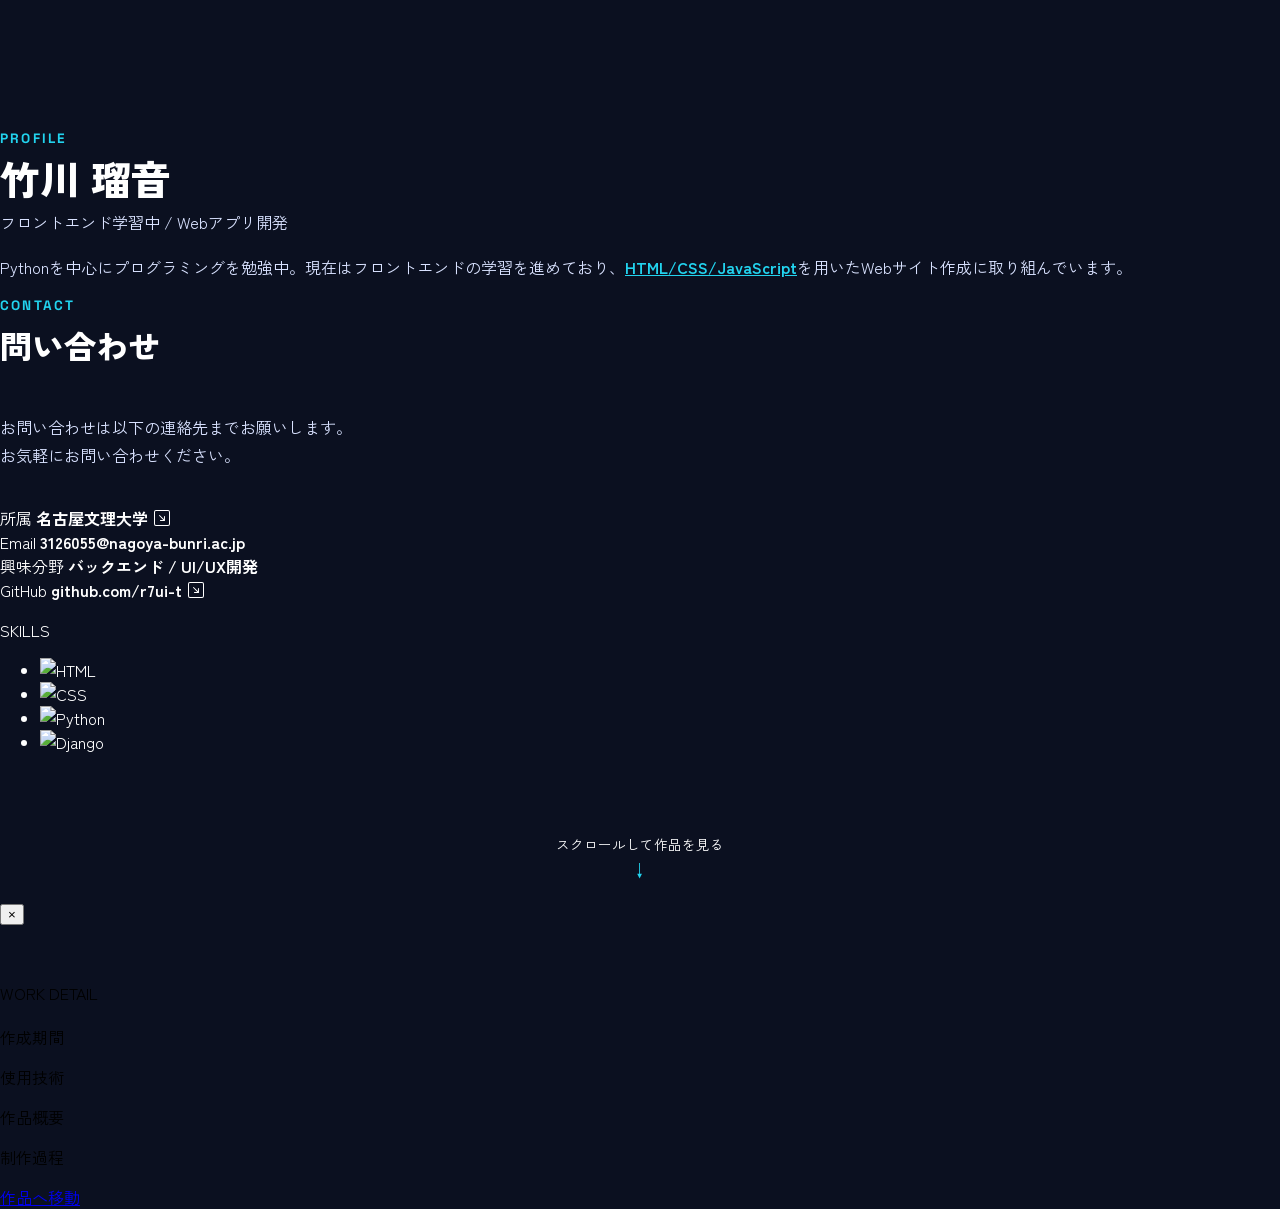
==== index.html @ e7daa6f1 "t" ====
<!DOCTYPE html>
<html lang="ja">
<head>
    <meta charset="UTF-8">
    <meta name="viewport" content="width=device-width, initial-scale=1.0">
  <title>プロフィールと作品</title>
    <link rel="preconnect" href="https://fonts.googleapis.com">
    <link rel="preconnect" href="https://fonts.gstatic.com" crossorigin>
    <link href="https://fonts.googleapis.com/css2?family=Space+Grotesk:wght@500;700&family=Zen+Kaku+Gothic+New:wght@500;700;900&display=swap" rel="stylesheet">
    <link rel="stylesheet" href="style.css">
    <script src="https://cdn.jsdelivr.net/npm/@tailwindcss/browser@4"></script>
</head>
<body>
  <main class="site">
    <section class="page min-h-screen bg-gradient-to-br from-[#0B1020] to-[#142A6E] flex items-center justify-center" id="profile-contact">
      <div class="max-w-5xl mx-auto px-5 w-full">
        <section class="p-6 md:p-8 rounded-2xl intro-card reveal bg-white/[0.08] backdrop-blur-md border border-white/15 shadow-2xl shadow-black/40">
          <div class="pointer-events-none absolute inset-0 bg-gradient-to-br from-white/20 via-white/5 to-transparent"></div>
          <div class="grid grid-cols-1 md:grid-cols-2 gap-5 md:items-start">
            <section class="profile-block">
              <p class="eyebrow">PROFILE</p>
              <h1 class="name">竹川 瑠音</h1>
              <p class="role">フロントエンド学習中 / Webアプリ開発</p>
              <p class="bio">
                Pythonを中心にプログラミングを勉強中。現在はフロントエンドの学習を進めており、<span class="mark">HTML/CSS/JavaScript</span>を用いたWebサイト作成に取り組んでいます。
              </p>
            </section>

            <section class="contact-block">
              <p class="eyebrow">CONTACT</p>
              <h2>問い合わせ</h2>
              <p class="contact-info">お問い合わせは以下の連絡先までお願いします。<br>お気軽にお問い合わせください。</p>
            </section>
          </div>

          <div class="mt-4 grid grid-cols-1 sm:grid-cols-2 gap-3.5">
            <div class="border border-white/15 rounded-xl px-3 py-2.5 flex flex-col gap-1 sm:flex-row sm:justify-between sm:items-center bg-white/5">
              <span>所属</span>
              <strong>
                <a class="contact-link inline-flex items-center gap-1" href="https://www.nagoya-bunri.ac.jp/" target="_blank" rel="noopener noreferrer">
                  名古屋文理大学
                  <svg xmlns="http://www.w3.org/2000/svg" width="16" height="16" fill="currentColor" class="contact-github-icon" viewBox="0 0 16 16" aria-hidden="true">
                    <path fill-rule="evenodd" d="M15 2a1 1 0 0 0-1-1H2a1 1 0 0 0-1 1v12a1 1 0 0 0 1 1h12a1 1 0 0 0 1-1zM0 2a2 2 0 0 1 2-2h12a2 2 0 0 1 2 2v12a2 2 0 0 1-2 2H2a2 2 0 0 1-2-2zm5.854 3.146a.5.5 0 1 0-.708.708L9.243 9.95H6.475a.5.5 0 1 0 0 1h3.975a.5.5 0 0 0 .5-.5V6.475a.5.5 0 1 0-1 0v2.768z"/>
                  </svg>
                </a>
              </strong>
            </div>
            <div class="border border-white/15 rounded-xl px-3 py-2.5 flex flex-col gap-1 sm:flex-row sm:justify-between sm:items-center bg-white/5">
              <span>Email</span>
              <strong>3126055@nagoya-bunri.ac.jp</strong>
            </div>
            <div class="border border-white/15 rounded-xl px-3 py-2.5 flex flex-col gap-1 sm:flex-row sm:justify-between sm:items-center bg-white/5">
              <span>興味分野</span>
              <strong>バックエンド / UI/UX開発</strong>
            </div>
            <div class="border border-white/15 rounded-xl px-3 py-2.5 flex flex-col gap-1 sm:flex-row sm:justify-between sm:items-center bg-white/5">
              <span>GitHub</span>
              <strong>
                <a class="contact-link inline-flex items-center gap-1" href="https://github.com/r7ui-t" target="_blank" rel="noopener noreferrer">
                  github.com/r7ui-t
                  <svg xmlns="http://www.w3.org/2000/svg" width="16" height="16" fill="currentColor" class="contact-github-icon" viewBox="0 0 16 16" aria-hidden="true">
                    <path fill-rule="evenodd" d="M15 2a1 1 0 0 0-1-1H2a1 1 0 0 0-1 1v12a1 1 0 0 0 1 1h12a1 1 0 0 0 1-1zM0 2a2 2 0 0 1 2-2h12a2 2 0 0 1 2 2v12a2 2 0 0 1-2 2H2a2 2 0 0 1-2-2zm5.854 3.146a.5.5 0 1 0-.708.708L9.243 9.95H6.475a.5.5 0 1 0 0 1h3.975a.5.5 0 0 0 .5-.5V6.475a.5.5 0 1 0-1 0v2.768z"/>
                  </svg>
                </a>
              </strong>
            </div>
          </div>

          <!-- スキルアイコン -->
          <div class="mt-4 w-full border-t border-white/15 pt-3">
            <p class="text-xs tracking-[0.08em] text-[#D9E2FF]">SKILLS</p>
            <ul class="mt-2 flex flex-wrap justify-center gap-2" aria-label="スキル一覧">
              <li class="flex h-12 w-14 items-center justify-center rounded-xl border border-white/15 bg-white/5 px-1.5 transition hover:border-cyan-400/60 hover:-translate-y-0.5">
                <img class="block w-8 h-auto" src="https://skillicons.dev/icons?i=html" alt="HTML">
              </li>
              <li class="flex h-12 w-14 items-center justify-center rounded-xl border border-white/15 bg-white/5 px-1.5 transition hover:border-cyan-400/60 hover:-translate-y-0.5">
                <img class="block w-8 h-auto" src="https://skillicons.dev/icons?i=css" alt="CSS">
              </li>
              <li class="flex h-12 w-14 items-center justify-center rounded-xl border border-white/15 bg-white/5 px-1.5 transition hover:border-cyan-400/60 hover:-translate-y-0.5">
                <img class="block w-8 h-auto" src="https://skillicons.dev/icons?i=python" alt="Python">
              </li>
              <li class="flex h-12 w-14 items-center justify-center rounded-xl border border-white/15 bg-white/5 px-1.5 transition hover:border-cyan-400/60 hover:-translate-y-0.5">
                <img class="block w-8 h-auto" src="https://skillicons.dev/icons?i=django" alt="Django">
              </li>
            </ul>
          </div>

        </section>
      </div>
      <a class="scroll-hint" href="#works" aria-label="作品セクションへ移動">
        <span>スクロールして作品を見る</span>
        <span class="scroll-arrow" aria-hidden="true">↓</span>
      </a>
    </section>

    <section class="page bg-gradient-to-b from-[#142A6E] to-[#0B1020]" id="works">
      <div class="works-wrap reveal p-8 rounded-xl bg-white/5 backdrop-blur-lg border border-white/10D">
        <p class="eyebrow">WORKS</p>
        <h2>作品</h2>

        <div class="grid gap-4" id="works-grid"></div>

        <p class="works-more">
          <a href="works.html">作品一覧ページを見る</a>
        </p>
      </div>
    </section>
  </main>


  <div id="work-modal" class="hidden fixed inset-0 z-[9999] flex items-center justify-center">
    <div class="absolute inset-0 bg-black/50 backdrop-blur-sm js-modal-close"></div>
    <div class="relative z-10 w-[900px] max-w-[92%] max-h-[85vh] overflow-y-auto rounded-2xl border border-white/20 bg-white/10 backdrop-blur-xl shadow-2xl shadow-black/60">
      <div class="pointer-events-none absolute inset-0 rounded-2xl bg-gradient-to-br from-white/30 via-white/10 to-transparent"></div>
      <div class="relative z-10 p-6 md:p-8">
        <button class="absolute top-3 right-4 text-white/80 hover:text-white text-xl js-modal-close transition">×</button>
        <div class="grid md:grid-cols-2 gap-6">
          <figure class="border border-white/10 rounded-lg overflow-hidden bg-white/5">
            <img class="work-modal-image w-full h-48 sm:h-60 md:h-full object-cover">
          </figure>
          <div class="flex flex-col">
            <p class="text-sm font-['Space_Grotesk'] tracking-[0.15em] text-cyan-300">WORK DETAIL</p>
            <h2 class="work-modal-title text-white text-2xl font-bold mt-1">
            </h2>
            <div class="mt-4 space-y-3">
              <div class="border border-white/10 rounded-lg p-3 bg-white/5">
                <p class="text-xs text-[#D9E2FF]">作成期間</p>
                <p class="work-modal-period text-white"></p>
              </div>
              <div class="border border-white/10 rounded-lg p-3 bg-white/5">
                <p class="text-xs text-[#D9E2FF]">使用技術</p>
                <p class="work-modal-tech text-white"></p>
              </div>
            </div>
            <div class="mt-4">
              <p class="text-sm text-[#D9E2FF]">作品概要</p>
              <p class="work-modal-detail text-[#D9E2FF]/80 text-sm leading-relaxed mt-1 whitespace-pre-line"></p>
            </div>
            <div class="mt-4">
              <p class="text-sm text-[#D9E2FF]">制作過程</p>
              <p class="work-modal-process text-[#D9E2FF]/80 text-sm leading-relaxed mt-1 whitespace-pre-line"></p>
            </div>
            <a href="#" class="work-modal-link mt-auto flex items-center justify-center px-4 py-2 rounded-lg bg-white/10 border border-white/20 text-white text-sm hover:bg-white/20 hover:border-cyan-400/60 hover:text-cyan-200 transition" aria-label="作品へ移動">
              作品へ移動
            </a>
          </div>
        </div>
      </div>
    </div>
  </div>

  <script src="script.js"></script>
</body>
</html>
---- style.css ----
* {
  box-sizing: border-box;
}

:root {
  --accent: #22D3EE;
}

html,
body {
  background-color: #0B1020;
}

body {
  margin: 0;
  min-height: 100%;
  font-family: "Zen Kaku Gothic New", sans-serif;
  overflow: hidden;
}

.site {
  width: 100%;
  height: 100vh;
  height: 100svh;
  overflow-y: auto;
  scroll-behavior: smooth;
  scroll-snap-type: y mandatory;
  overscroll-behavior-y: contain;
}

.page {
  color: #FFFFFF;
  height: 100vh;
  height: 100svh;
  padding: 2rem 0;
  display: flex;
  align-items: center;
  scroll-snap-align: start;
  scroll-snap-stop: always;
  position: relative;
}

.intro-card {
  width: 100%;
  position: relative;
  overflow: hidden;
}

.profile-block,
.contact-block {
  display: flex;
  flex-direction: column;
}

.eyebrow {
  margin: 0;
  letter-spacing: 0.16em;
  font-size: 0.85rem;
  font-family: "Space Grotesk", sans-serif;
  font-weight: 700;
  color: var(--accent);
}

.name {
  margin: 0.55rem 0 0;
  font-size: clamp(1.75rem, 4vw, 2.5rem);
  line-height: 1.1;
  font-weight: 900;
}

.role {
  color: #D9E2FF;
  margin: 0.6rem 0 0;
}

.bio {
  color: #D9E2FF;
  margin-top: 1.25rem;
  line-height: 1.7;
}

.mark {
  font-weight: bold;
  color: var(--accent);
  text-decoration-line: underline;
  text-decoration-color: var(--accent);
}

.contact-block h2 {
  margin: 0.5rem 0 1.3rem;
  font-size: clamp(1.45rem, 2.8vw, 2rem);
  font-weight: 900;
}

.contact-info {
  color: #D9E2FF;
  padding: 1rem 0;
  margin: 0.6rem 0 1.3rem;
  line-height: 1.7;
}

.contact-link,
.contact-link:visited,
.contact-link:active {
  color: inherit;
  text-decoration: none;
  display: inline-flex;
  align-items: center;
  gap: 0.4rem;
  transition: color 0.2s ease;
}

.contact-link:hover {
  color: var(--accent);
}

.contact-github-icon {
  flex-shrink: 0;
  display: block;
}

.works-wrap {
  max-width: 1080px;
  width: 100%;
  margin: 0 auto;
}

.works-wrap h2 {
  margin: 0.5rem 0 1.3rem;
  font-size: clamp(1.45rem, 2.8vw, 2rem);
  font-weight: 900;
}

.work-action-button,
.work-action-link {
  display: inline-flex;
  align-items: center;
  justify-content: center;
  color: inherit;
  text-decoration: none;
  background: none;
  border: 0;
  padding: 0;
  cursor: pointer;
  font: inherit;
  transition: color 0.2s ease, transform 0.2s ease;
}

.work-action-button:hover,
.work-action-link:hover {
  color: var(--accent);
  transform: translateY(-1px);
}

.work-action-link {
  display: inline-flex;
  align-items: center;
}

.work-icon {
  display: block;
}

.work-info-icon,
.work-link-icon {
  width: 16px;
  height: 16px;
}


.works-more {
  margin: 1rem 0 0;
  text-align: right;
}

.works-more a,
.works-more a:visited {
  color: inherit;
  transition: color 0.2s ease;
}

.works-more a:hover {
  color: var(--accent);
}

.scroll-hint,
.scroll-hint:visited {
  position: absolute;
  left: 50%;
  bottom: 1.1rem;
  transform: translateX(-50%);
  color: inherit;
  text-decoration: none;
  display: inline-flex;
  flex-direction: column;
  align-items: center;
  gap: 0.2rem;
  font-size: 0.85rem;
  transition: color 0.2s ease;
}

.scroll-hint:hover {
  color: var(--accent);
}

.scroll-arrow {
  font-size: 1.1rem;
  color: var(--accent);
  animation: hint-bounce 1.2s ease-in-out infinite;
}

@keyframes hint-bounce {
  0%,
  100% {
    transform: translateY(0);
  }
  50% {
    transform: translateY(5px);
  }
}

@media (max-width: 900px) {
  .works-wrap {
    padding: 0 1rem;
  }

  .scroll-hint,
  .scroll-hint:visited {
    bottom: 0.75rem;
    font-size: 0.8rem;
  }
}

@media (max-width: 768px) {
  .site {
    scroll-snap-type: none;
    background: linear-gradient(180deg, #0B1020 0%, #142A6E 50%, #0B1020 100%);
    background-attachment: local;
  }

  .page {
    height: auto;
    min-height: 100vh;
    min-height: 100svh;
    padding: 3.5rem 1.25rem;
    scroll-snap-align: none;
  }

  #profile-contact,
  #works {
    background: none;
  }

  .scroll-hint {
    display: none;
  }
}

@media (max-width: 420px) {
  .name {
    font-size: clamp(1.5rem, 8vw, 2rem);
  }
}

.reveal {
  opacity: 0;
  transform: translateY(28px);
  transition: opacity 0.7s ease, transform 0.7s ease;
}

.reveal.is-visible {
  opacity: 1;
  transform: translateY(0);
}

@media (prefers-reduced-motion: reduce) {
  .reveal {
    opacity: 1;
    transform: none;
    transition: none;
  }
}
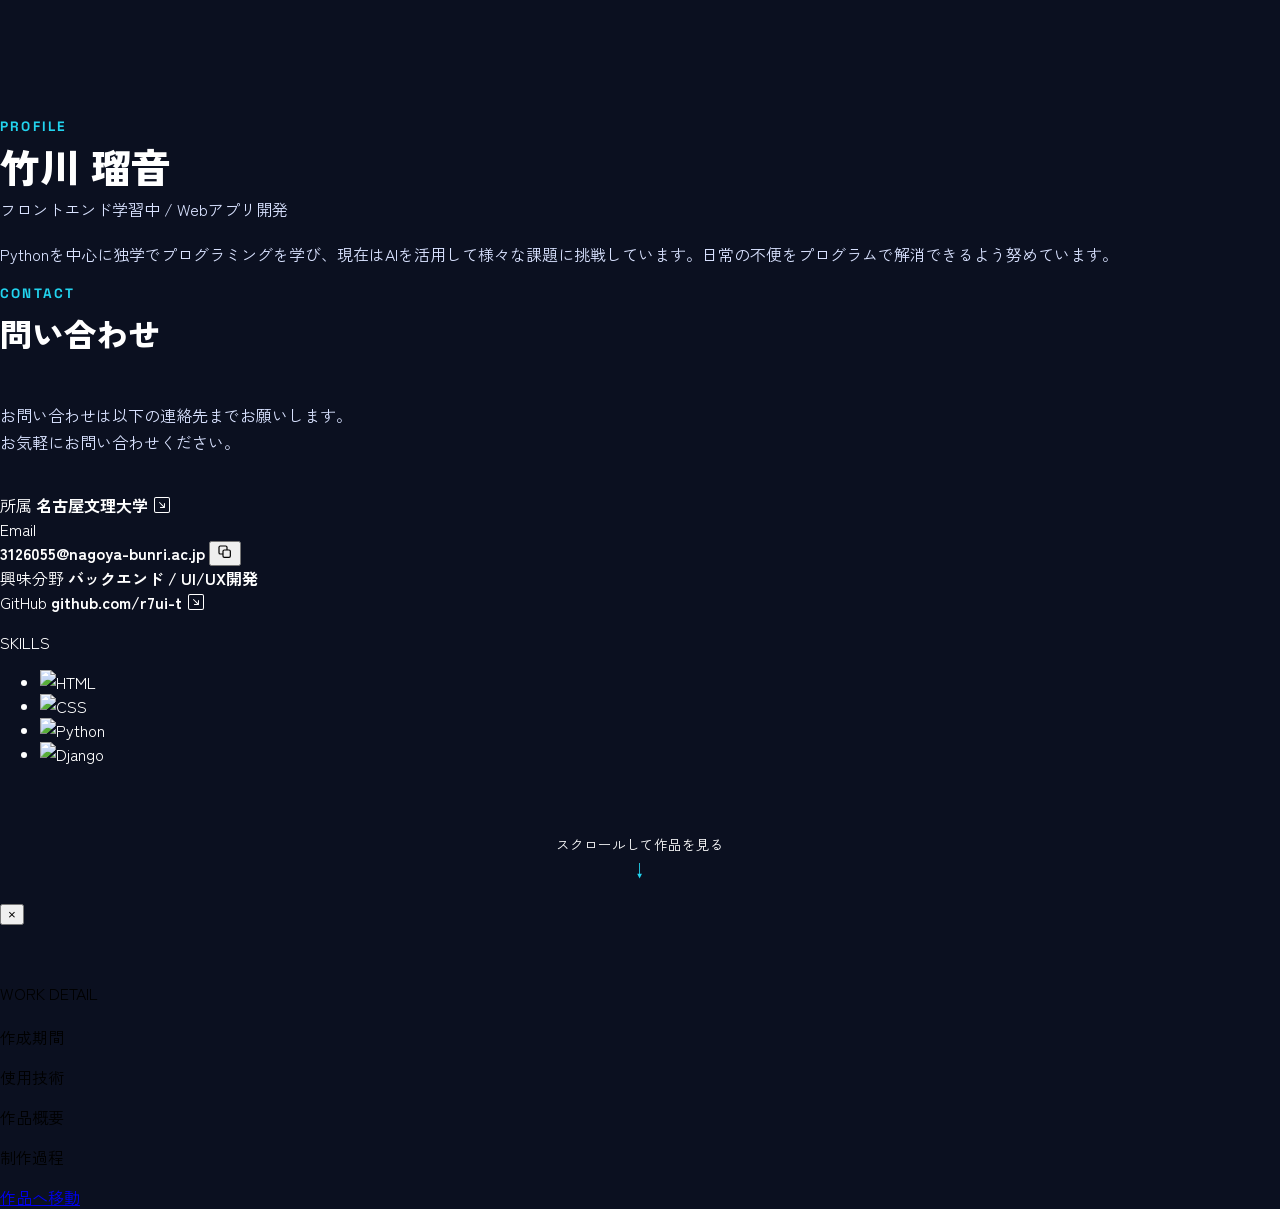
==== commit 5cacac31: "学校のPCから" ====
--- a/index.html
+++ b/index.html
@@ -22,7 +22,7 @@
               <h1 class="name">竹川 瑠音</h1>
               <p class="role">フロントエンド学習中 / Webアプリ開発</p>
               <p class="bio">
-                Pythonを中心にプログラミングを勉強中。現在はフロントエンドの学習を進めており、<span class="mark">HTML/CSS/JavaScript</span>を用いたWebサイト作成に取り組んでいます。
+                Pythonを中心に独学でプログラミングを学び、現在はAIを活用して様々な課題に挑戦しています。日常の不便をプログラムで解消できるよう努めています。
               </p>
             </section>
 
@@ -47,7 +47,10 @@
             </div>
             <div class="border border-white/15 rounded-xl px-3 py-2.5 flex flex-col gap-1 sm:flex-row sm:justify-between sm:items-center bg-white/5">
               <span>Email</span>
-              <strong>3126055@nagoya-bunri.ac.jp</strong>
+              <div class="flex items-center gap-2">
+                <strong>3126055@nagoya-bunri.ac.jp</strong>
+                <button type="button" class="js-copy-email inline-flex h-8 w-8 items-center justify-center rounded-md border border-white/20 text-white/90 transition hover:border-cyan-400/60 hover:text-cyan-200 focus:outline-none focus:ring-2 focus:ring-cyan-300" data-copy-text="3126055@nagoya-bunri.ac.jp" aria-label="Copy email address"><svg xmlns="http://www.w3.org/2000/svg" width="16" height="16" fill="none" stroke="currentColor" stroke-width="1.8" viewBox="0 0 24 24" aria-hidden="true"><rect x="9" y="9" width="11" height="11" rx="2"></rect><path d="M15 9V5a2 2 0 0 0-2-2H5a2 2 0 0 0-2 2v8a2 2 0 0 0 2 2h4"></path></svg></button>
+              </div>
             </div>
             <div class="border border-white/15 rounded-xl px-3 py-2.5 flex flex-col gap-1 sm:flex-row sm:justify-between sm:items-center bg-white/5">
               <span>興味分野</span>
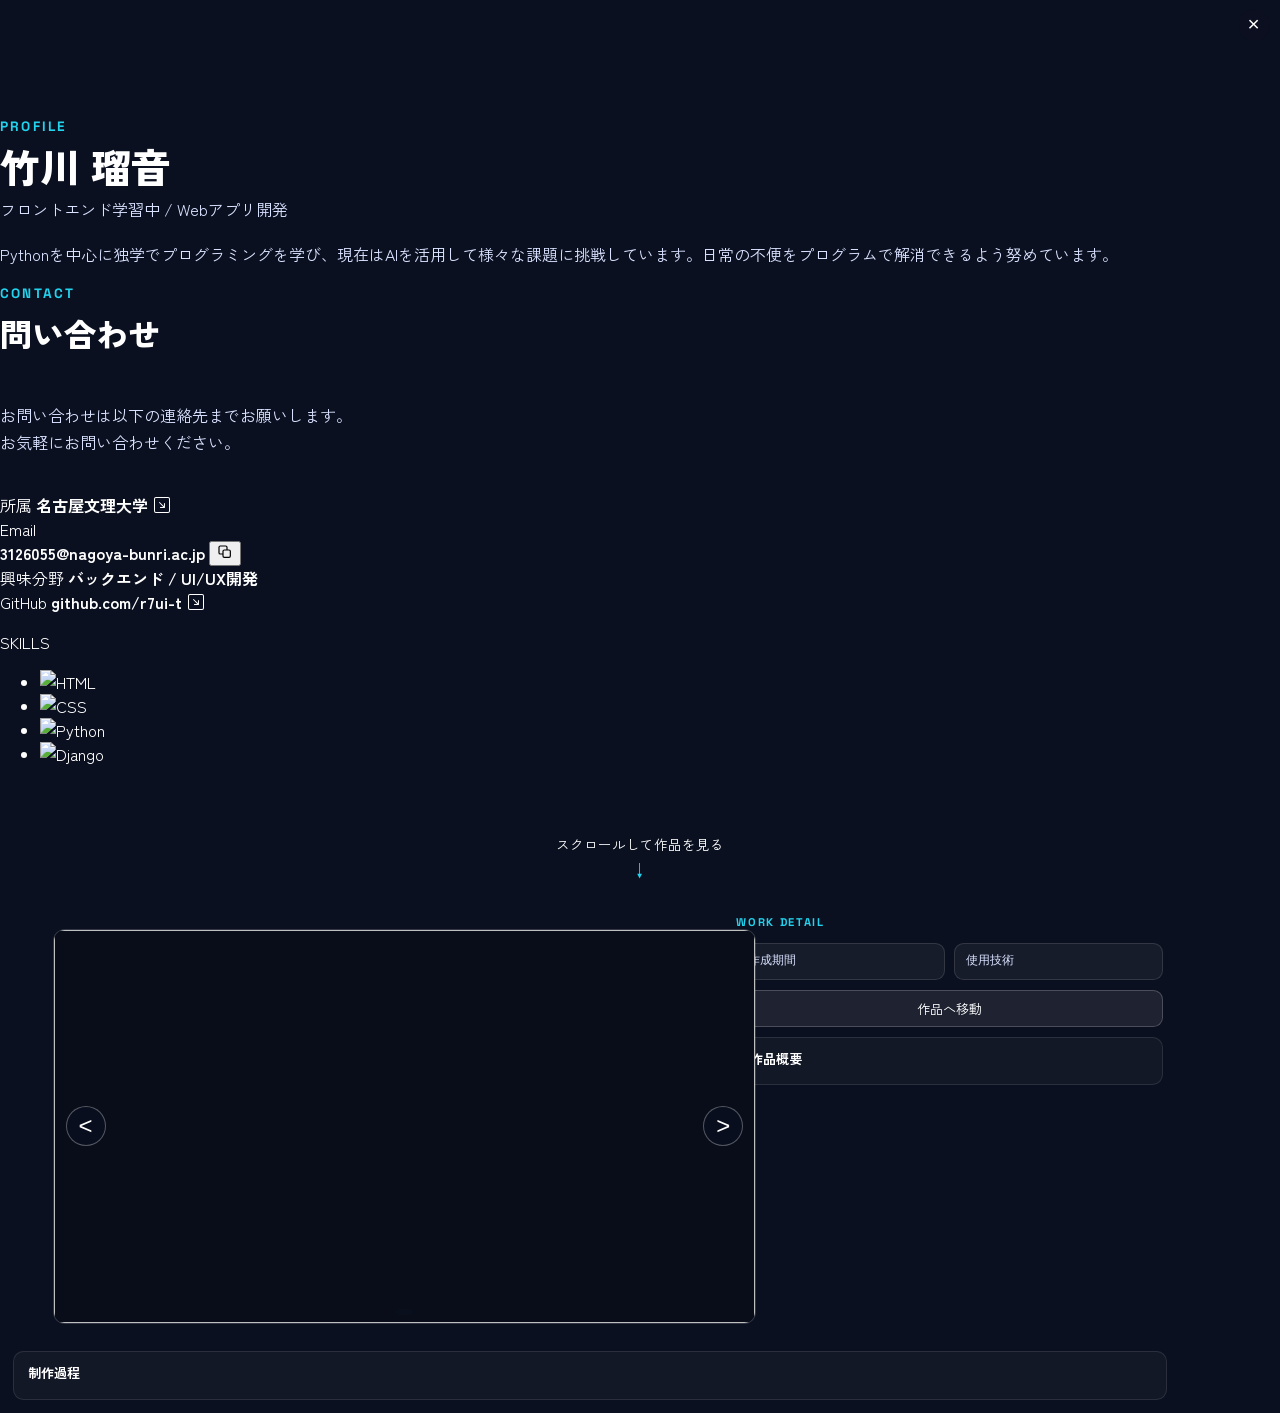
==== commit 27c2c01e: "レイアウトを変更(works.htmlは途中)" ====
--- a/index.html
+++ b/index.html
@@ -1,4 +1,4 @@
-<!DOCTYPE html>
+﻿<!DOCTYPE html>
 <html lang="ja">
 <head>
     <meta charset="UTF-8">
@@ -10,7 +10,7 @@
     <link rel="stylesheet" href="style.css">
     <script src="https://cdn.jsdelivr.net/npm/@tailwindcss/browser@4"></script>
 </head>
-<body>
+<body> 
   <main class="site">
     <section class="page min-h-screen bg-gradient-to-br from-[#0B1020] to-[#142A6E] flex items-center justify-center" id="profile-contact">
       <div class="max-w-5xl mx-auto px-5 w-full">
@@ -69,7 +69,6 @@
             </div>
           </div>
 
-          <!-- スキルアイコン -->
           <div class="mt-4 w-full border-t border-white/15 pt-3">
             <p class="text-xs tracking-[0.08em] text-[#D9E2FF]">SKILLS</p>
             <ul class="mt-2 flex flex-wrap justify-center gap-2" aria-label="スキル一覧">
@@ -113,40 +112,40 @@
 
   <div id="work-modal" class="hidden fixed inset-0 z-[9999] flex items-center justify-center">
     <div class="absolute inset-0 bg-black/50 backdrop-blur-sm js-modal-close"></div>
-    <div class="relative z-10 w-[900px] max-w-[92%] max-h-[85vh] overflow-y-auto rounded-2xl border border-white/20 bg-white/10 backdrop-blur-xl shadow-2xl shadow-black/60">
+    <div class="work-modal-panel relative z-10 border border-white/20 bg-white/10 backdrop-blur-xl shadow-2xl shadow-black/60">
       <div class="pointer-events-none absolute inset-0 rounded-2xl bg-gradient-to-br from-white/30 via-white/10 to-transparent"></div>
-      <div class="relative z-10 p-6 md:p-8">
-        <button class="absolute top-3 right-4 text-white/80 hover:text-white text-xl js-modal-close transition">×</button>
-        <div class="grid md:grid-cols-2 gap-6">
-          <figure class="border border-white/10 rounded-lg overflow-hidden bg-white/5">
-            <img class="work-modal-image w-full h-48 sm:h-60 md:h-full object-cover">
+      <div class="work-modal-content relative z-10">
+        <button type="button" class="work-modal-close js-modal-close" aria-label="モーダルを閉じる">×</button>
+        <div class="work-modal-layout">
+          <figure class="work-modal-gallery">
+            <img class="work-modal-image" alt="">
+            <button type="button" class="work-gallery-button work-gallery-prev" aria-label="前の画像を表示">&lt;</button>
+            <button type="button" class="work-gallery-button work-gallery-next" aria-label="次の画像を表示">&gt;</button>
+            <p class="work-gallery-counter" aria-live="polite"></p>
           </figure>
-          <div class="flex flex-col">
-            <p class="text-sm font-['Space_Grotesk'] tracking-[0.15em] text-cyan-300">WORK DETAIL</p>
-            <h2 class="work-modal-title text-white text-2xl font-bold mt-1">
-            </h2>
-            <div class="mt-4 space-y-3">
-              <div class="border border-white/10 rounded-lg p-3 bg-white/5">
-                <p class="text-xs text-[#D9E2FF]">作成期間</p>
-                <p class="work-modal-period text-white"></p>
+          <div class="work-modal-info">
+            <p class="work-modal-eyebrow">WORK DETAIL</p>
+            <h2 class="work-modal-title"></h2>
+            <div class="work-modal-meta">
+              <div class="work-modal-meta-item">
+                <p>作成期間</p>
+                <strong class="work-modal-period"></strong>
               </div>
-              <div class="border border-white/10 rounded-lg p-3 bg-white/5">
-                <p class="text-xs text-[#D9E2FF]">使用技術</p>
-                <p class="work-modal-tech text-white"></p>
+              <div class="work-modal-meta-item">
+                <p>使用技術</p>
+                <strong class="work-modal-tech"></strong>
               </div>
             </div>
-            <div class="mt-4">
-              <p class="text-sm text-[#D9E2FF]">作品概要</p>
-              <p class="work-modal-detail text-[#D9E2FF]/80 text-sm leading-relaxed mt-1 whitespace-pre-line"></p>
-            </div>
-            <div class="mt-4">
-              <p class="text-sm text-[#D9E2FF]">制作過程</p>
-              <p class="work-modal-process text-[#D9E2FF]/80 text-sm leading-relaxed mt-1 whitespace-pre-line"></p>
-            </div>
-            <a href="#" class="work-modal-link mt-auto flex items-center justify-center px-4 py-2 rounded-lg bg-white/10 border border-white/20 text-white text-sm hover:bg-white/20 hover:border-cyan-400/60 hover:text-cyan-200 transition" aria-label="作品へ移動">
-              作品へ移動
-            </a>
+            <a href="#" class="work-modal-link" aria-label="作品へ移動">作品へ移動</a>
+            <section class="work-modal-section work-modal-overview">
+              <h3>作品概要</h3>
+              <p class="work-modal-detail whitespace-pre-line"></p>
+            </section>
           </div>
+          <section class="work-modal-section work-modal-process-section">
+            <h3>制作過程</h3>
+            <p class="work-modal-process whitespace-pre-line"></p>
+          </section>
         </div>
       </div>
     </div>
--- a/style.css
+++ b/style.css
@@ -79,12 +79,12 @@
   line-height: 1.7;
 }
 
-.mark {
+/* .mark {
   font-weight: bold;
   color: var(--accent);
   text-decoration-line: underline;
   text-decoration-color: var(--accent);
-}
+} */
 
 .contact-block h2 {
   margin: 0.5rem 0 1.3rem;
@@ -280,3 +280,750 @@
     transition: none;
   }
 }
+
+@media (max-width: 640px) {
+  .page { padding: 2.5rem 0.75rem; }
+  .page > .max-w-5xl { padding-inline: 0; }
+  .intro-card { padding: 1rem !important; }
+  #profile-contact strong { overflow-wrap: anywhere; }
+  #works-grid article,
+#works-list article { padding-right: 1rem; }
+.work-card-header {
+  display: flex;
+  align-items: center;
+  justify-content: space-between;
+  gap: 0.75rem;
+}
+.work-card-header h2,
+.work-card-header h3 {
+  min-width: 0;
+  margin: 0;
+  overflow-wrap: anywhere;
+}
+.work-card-actions {
+  position: static;
+  top: auto;
+  right: auto;
+  transform: none;
+  flex-shrink: 0;
+  margin-left: auto;
+}
+  .works-wrap { padding-inline: 0.25rem; }
+  .works-more { text-align: left; }
+  #work-modal > .relative { max-width: calc(100% - 1.5rem); max-height: 90svh; }
+  #work-modal .work-modal-image { height: 100%; }
+}
+@media (max-width: 380px) {
+  .contact-info { padding-block: 0.5rem; margin-bottom: 0.75rem; }
+  #profile-contact .grid { gap: 0.75rem; }
+}
+
+.work-gallery-button {
+  position: absolute;
+  top: 50%;
+  z-index: 2;
+  width: 2.5rem;
+  height: 2.5rem;
+  border: 1px solid rgb(255 255 255 / 0.3);
+  border-radius: 9999px;
+  color: #fff;
+  background: rgb(11 16 32 / 0.72);
+  font-size: 1.5rem;
+  line-height: 1;
+  cursor: pointer;
+  transform: translateY(-50%);
+  transition: background-color 0.2s ease, color 0.2s ease;
+}
+.work-gallery-button:hover { color: var(--accent); background: rgb(11 16 32 / 0.9); }
+.work-gallery-button[hidden], .work-gallery-counter[hidden] { display: none; }
+.work-gallery-prev { left: 0.75rem; }
+.work-gallery-next { right: 0.75rem; }
+.work-gallery-counter {
+  position: absolute;
+  left: 50%;
+  bottom: 0.5rem;
+  margin: 0;
+  padding: 0.2rem 0.55rem;
+  border-radius: 9999px;
+  color: #fff;
+  background: rgb(11 16 32 / 0.72);
+  font-size: 0.75rem;
+  transform: translateX(-50%);
+}
+
+/* 16:9 works layout */
+#works-grid {
+  display: grid;
+  gap: 1rem;
+}
+
+.work-card {
+  display: grid;
+  grid-template-columns: minmax(250px, 34%) minmax(0, 1fr);
+  overflow: hidden;
+}
+
+.work-card-media {
+  aspect-ratio: 16 / 9;
+  min-width: 0;
+  overflow: hidden;
+  background: rgb(255 255 255 / 0.06);
+}
+
+.work-card-media img {
+  display: block;
+  width: 100%;
+  height: 100%;
+  object-fit: cover;
+}
+
+.work-card-body {
+  display: flex;
+  flex-direction: column;
+  justify-content: center;
+  min-width: 0;
+  padding: 1.25rem;
+}
+
+.work-card-header {
+  display: flex;
+  align-items: center;
+  justify-content: space-between;
+  gap: 1rem;
+}
+
+.work-card-header h3 {
+  min-width: 0;
+  margin: 0;
+  font-size: 1.1rem;
+  font-weight: 700;
+  overflow-wrap: anywhere;
+}
+
+.work-card-body > p {
+  margin: 0.55rem 0 0;
+  color: rgb(217 226 255 / 0.82);
+  line-height: 1.65;
+}
+
+.work-card-actions {
+  position: static;
+  display: flex;
+  align-items: center;
+  flex-shrink: 0;
+  gap: 0.75rem;
+  margin-left: auto;
+  transform: none;
+}
+
+.work-card-actions > a,
+.work-card-actions > button {
+  width: 2rem;
+  height: 2rem;
+}
+
+/* 16:9 modal layout */
+.work-modal-panel {
+  width: min(1120px, calc(100% - 2rem));
+  max-height: 92svh;
+  overflow-y: auto;
+  border-radius: 1rem;
+}
+
+.work-modal-content {
+  padding: 1.25rem;
+}
+
+.work-modal-close {
+  position: absolute;
+  top: 0.65rem;
+  right: 0.8rem;
+  z-index: 5;
+  width: 2.25rem;
+  height: 2.25rem;
+  border: 0;
+  border-radius: 9999px;
+  color: #fff;
+  background: rgb(11 16 32 / 0.78);
+  font-size: 1.5rem;
+  line-height: 1;
+  cursor: pointer;
+}
+
+.work-modal-layout {
+  display: grid;
+  grid-template-columns: minmax(0, 1.6fr) minmax(320px, 1fr);
+  gap: 1.5rem;
+  align-items: start;
+}
+
+.work-modal-gallery {
+  position: sticky;
+  top: 0;
+  aspect-ratio: 16 / 9;
+  overflow: hidden;
+  border: 1px solid rgb(255 255 255 / 0.12);
+  border-radius: 0.75rem;
+  background: rgb(255 255 255 / 0.05);
+}
+
+.work-modal-image {
+  display: block;
+  width: 100%;
+  height: 100%;
+  object-fit: contain;
+  background: #080d19;
+}
+
+.work-modal-info {
+  display: flex;
+  flex-direction: column;
+  min-width: 0;
+  min-height: 100%;
+  padding: 0.5rem 0.25rem 0.25rem 0;
+}
+
+.work-modal-eyebrow {
+  margin: 0;
+  color: var(--accent);
+  font-family: "Space Grotesk", sans-serif;
+  font-size: 0.78rem;
+  font-weight: 700;
+  letter-spacing: 0.15em;
+}
+
+.work-modal-title {
+  margin: 0.35rem 2.5rem 0 0;
+  color: #fff;
+  font-size: clamp(1.35rem, 2.2vw, 2rem);
+  line-height: 1.25;
+}
+
+.work-modal-meta {
+  display: grid;
+  gap: 0.75rem;
+  margin-top: 1.1rem;
+}
+
+.work-modal-meta-item {
+  padding: 0.8rem;
+  border: 1px solid rgb(255 255 255 / 0.12);
+  border-radius: 0.6rem;
+  background: rgb(255 255 255 / 0.05);
+}
+
+.work-modal-meta-item p,
+.work-modal-meta-item strong {
+  margin: 0;
+}
+
+.work-modal-meta-item p,
+.work-modal-section h3 {
+  color: #d9e2ff;
+  font-size: 0.78rem;
+  font-weight: 500;
+}
+
+.work-modal-meta-item strong {
+  display: block;
+  margin-top: 0.2rem;
+  color: #fff;
+  font-weight: 500;
+}
+
+.work-modal-section {
+  margin-top: 1rem;
+}
+
+.work-modal-section h3,
+.work-modal-section p {
+  margin: 0;
+}
+
+.work-modal-section p {
+  margin-top: 0.3rem;
+  color: rgb(217 226 255 / 0.82);
+  font-size: 0.875rem;
+  line-height: 1.65;
+}
+
+.work-modal-link {
+  display: flex;
+  align-items: center;
+  justify-content: center;
+  margin-top: 1.25rem;
+  padding: 0.7rem 1rem;
+  border: 1px solid rgb(255 255 255 / 0.2);
+  border-radius: 0.6rem;
+  color: #fff;
+  background: rgb(255 255 255 / 0.08);
+  text-decoration: none;
+  transition: border-color 0.2s ease, color 0.2s ease, background-color 0.2s ease;
+}
+
+.work-modal-link:hover {
+  border-color: rgb(34 211 238 / 0.6);
+  color: #a5f3fc;
+  background: rgb(255 255 255 / 0.14);
+}
+
+@media (max-width: 767px) {
+  .work-card {
+    display: block;
+  }
+
+  .work-card-media {
+    display: none;
+  }
+
+  .work-card-body {
+    padding: 1rem;
+  }
+
+  .work-card-header {
+    gap: 0.65rem;
+  }
+
+  .work-card-actions {
+    gap: 0.45rem;
+  }
+
+  .work-card-actions > a,
+  .work-card-actions > button {
+    width: 1.75rem;
+    height: 1.75rem;
+  }
+
+  .work-modal-panel {
+    width: min(100% - 1rem, 560px);
+    max-height: 94svh;
+  }
+
+  .work-modal-content {
+    padding: 0.75rem;
+  }
+
+  .work-modal-layout {
+    display: block;
+  }
+
+  .work-modal-gallery {
+    position: relative;
+    top: auto;
+    width: 100%;
+  }
+
+  .work-modal-info {
+    padding: 1rem 0.25rem 0.25rem;
+  }
+
+  .work-modal-title {
+    margin-right: 2rem;
+  }
+
+  .work-modal-meta {
+    grid-template-columns: repeat(2, minmax(0, 1fr));
+  }
+
+  .work-modal-close {
+    top: 0.95rem;
+    right: 0.95rem;
+  }
+}
+
+@media (max-width: 420px) {
+  .work-card-header h3 {
+    font-size: 1rem;
+  }
+
+  .work-card-body > p {
+    font-size: 0.875rem;
+  }
+
+  .work-modal-meta {
+    gap: 0.5rem;
+  }
+
+  .work-modal-meta-item {
+    padding: 0.65rem;
+  }
+}
+
+/* PC: keep the three featured works compact and visible in one row */
+@media (min-width: 901px) {
+  #works .works-wrap {
+    max-width: 1180px;
+    padding: 1.5rem 1.75rem;
+  }
+
+  #works .works-wrap > h2 {
+    margin-bottom: 1rem;
+  }
+
+  #works-grid {
+    grid-template-columns: repeat(3, minmax(0, 1fr));
+    gap: 1rem;
+  }
+
+  #works-grid .work-card {
+    display: flex;
+    flex-direction: column;
+    min-width: 0;
+    height: 100%;
+  }
+
+  #works-grid .work-card-media {
+    display: block;
+    width: 100%;
+    aspect-ratio: 16 / 9;
+    flex: 0 0 auto;
+  }
+
+  #works-grid .work-card-body {
+    display: flex;
+    flex: 1;
+    justify-content: flex-start;
+    padding: 0.9rem 1rem 1rem;
+  }
+
+  #works-grid .work-card-header {
+    align-items: flex-start;
+    gap: 0.6rem;
+  }
+
+  #works-grid .work-card-header h3 {
+    font-size: 1rem;
+    line-height: 1.35;
+  }
+
+  #works-grid .work-card-actions {
+    gap: 0.35rem;
+  }
+
+  #works-grid .work-card-actions > a,
+  #works-grid .work-card-actions > button {
+    width: 1.65rem;
+    height: 1.65rem;
+  }
+
+  #works-grid .work-card-body > p {
+    display: -webkit-box;
+    margin-top: 0.45rem;
+    overflow: hidden;
+    font-size: 0.82rem;
+    line-height: 1.55;
+    -webkit-box-orient: vertical;
+    -webkit-line-clamp: 3;
+  }
+
+  #works .works-more {
+    margin-top: 0.8rem;
+  }
+}
+
+/* Narrow desktop/tablet: switch to two columns before the mobile layout */
+@media (min-width: 768px) and (max-width: 900px) {
+  #works-grid {
+    grid-template-columns: repeat(2, minmax(0, 1fr));
+  }
+
+  #works-grid .work-card {
+    display: flex;
+    flex-direction: column;
+  }
+
+  #works-grid .work-card-media {
+    width: 100%;
+  }
+}
+
+/* Desktop modal: use the space below the 16:9 image for long descriptions */
+@media (min-width: 768px) {
+  .work-modal-layout {
+    grid-template-columns: minmax(0, 1.6fr) minmax(320px, 1fr);
+    grid-template-areas:
+      "gallery summary"
+      "text text";
+    gap: 1.25rem 1.5rem;
+  }
+
+  .work-modal-gallery {
+    grid-area: gallery;
+    position: relative;
+    top: auto;
+  }
+
+  .work-modal-info {
+    grid-area: summary;
+    align-self: stretch;
+    padding: 0.5rem 0.25rem 0.25rem 0;
+  }
+
+  .work-modal-info .work-modal-link {
+    margin-top: auto;
+  }
+
+  .work-modal-text-grid {
+    grid-area: text;
+    display: grid;
+    grid-template-columns: minmax(0, 0.9fr) minmax(0, 1.6fr);
+    gap: 1.5rem;
+    padding-top: 0.25rem;
+    border-top: 1px solid rgb(255 255 255 / 0.12);
+  }
+
+  .work-modal-text-grid .work-modal-section {
+    min-width: 0;
+    margin-top: 0.75rem;
+    padding: 0.9rem 1rem;
+    border: 1px solid rgb(255 255 255 / 0.1);
+    border-radius: 0.65rem;
+    background: rgb(255 255 255 / 0.035);
+  }
+
+  .work-modal-text-grid .work-modal-section h3 {
+    color: #fff;
+    font-size: 0.9rem;
+    font-weight: 700;
+  }
+
+  .work-modal-text-grid .work-modal-section p {
+    margin-top: 0.45rem;
+    font-size: 0.875rem;
+    line-height: 1.75;
+  }
+}
+
+@media (max-width: 767px) {
+  .work-modal-text-grid {
+    display: block;
+  }
+
+  .work-modal-text-grid .work-modal-section {
+    margin-top: 1rem;
+  }
+}
+
+/* PC modal: fit inside the viewport without modal scrolling */
+@media (min-width: 901px) {
+  .work-modal-panel {
+    width: min(1180px, calc(100vw - 3rem));
+    height: auto;
+    max-height: calc(100svh - 2rem);
+    overflow: hidden;
+  }
+
+  .work-modal-content {
+    padding: clamp(0.75rem, 1.4vh, 1.1rem);
+  }
+
+  .work-modal-layout {
+    grid-template-columns: minmax(0, 1.55fr) minmax(300px, 0.95fr);
+    grid-template-areas:
+      "gallery summary"
+      "text text";
+    gap: clamp(0.6rem, 1.2vh, 0.9rem) 1.25rem;
+  }
+
+  .work-modal-gallery {
+    width: 100%;
+    max-height: min(46svh, 430px);
+    aspect-ratio: 16 / 9;
+  }
+
+  .work-modal-info {
+    min-height: 0;
+    padding-top: 0.15rem;
+  }
+
+  .work-modal-eyebrow {
+    font-size: 0.7rem;
+  }
+
+  .work-modal-title {
+    margin-top: 0.2rem;
+    font-size: clamp(1.25rem, 1.8vw, 1.7rem);
+    line-height: 1.15;
+  }
+
+  .work-modal-meta {
+    grid-template-columns: repeat(2, minmax(0, 1fr));
+    gap: 0.55rem;
+    margin-top: 0.7rem;
+  }
+
+  .work-modal-meta-item {
+    padding: 0.55rem 0.65rem;
+  }
+
+  .work-modal-meta-item p,
+  .work-modal-section h3 {
+    font-size: 0.72rem;
+  }
+
+  .work-modal-meta-item strong {
+    margin-top: 0.1rem;
+    font-size: 0.84rem;
+  }
+
+  .work-modal-info .work-modal-link {
+    margin-top: 0.65rem;
+    padding: 0.5rem 0.8rem;
+    font-size: 0.82rem;
+  }
+
+  .work-modal-text-grid {
+    grid-template-columns: minmax(0, 0.85fr) minmax(0, 1.65fr);
+    gap: 1rem;
+    min-height: 0;
+    padding-top: 0;
+  }
+
+  .work-modal-text-grid .work-modal-section {
+    max-height: min(28svh, 240px);
+    margin-top: 0;
+    padding: 0.65rem 0.8rem;
+    overflow: auto;
+    scrollbar-width: thin;
+  }
+
+  .work-modal-text-grid .work-modal-section p {
+    margin-top: 0.3rem;
+    font-size: clamp(0.76rem, 0.72vw, 0.84rem);
+    line-height: 1.55;
+  }
+
+  .work-modal-close {
+    top: 0.55rem;
+    right: 0.65rem;
+    width: 2rem;
+    height: 2rem;
+    font-size: 1.3rem;
+  }
+}
+
+/* Short PC displays need a slightly denser modal */
+@media (min-width: 901px) and (max-height: 760px) {
+  .work-modal-panel {
+    max-height: calc(100svh - 1rem);
+  }
+
+  .work-modal-content {
+    padding: 0.65rem;
+  }
+
+  .work-modal-gallery {
+    max-height: 40svh;
+  }
+
+  .work-modal-title {
+    font-size: 1.25rem;
+  }
+
+  .work-modal-meta {
+    margin-top: 0.45rem;
+  }
+
+  .work-modal-info .work-modal-link {
+    margin-top: 0.45rem;
+  }
+
+  .work-modal-text-grid .work-modal-section {
+    max-height: 25svh;
+    padding: 0.5rem 0.65rem;
+  }
+
+  .work-modal-text-grid .work-modal-section p {
+    font-size: 0.75rem;
+    line-height: 1.45;
+  }
+}
+
+/* Final modal arrangement: overview under the link, process across the full bottom */
+@media (min-width: 768px) {
+  .work-modal-layout {
+    grid-template-columns: minmax(0, 1.55fr) minmax(300px, 0.95fr);
+    grid-template-areas:
+      "gallery summary"
+      "process process";
+    gap: clamp(0.6rem, 1.2vh, 0.9rem) 1.25rem;
+  }
+
+  .work-modal-gallery {
+    grid-area: gallery;
+  }
+
+  .work-modal-info {
+    grid-area: summary;
+  }
+
+  .work-modal-info .work-modal-overview {
+    min-width: 0;
+    max-height: min(19svh, 150px);
+    margin-top: 0.65rem;
+    padding: 0.65rem 0.8rem;
+    overflow: auto;
+    border: 1px solid rgb(255 255 255 / 0.1);
+    border-radius: 0.65rem;
+    background: rgb(255 255 255 / 0.035);
+    scrollbar-width: thin;
+  }
+
+  .work-modal-process-section {
+    grid-area: process;
+    width: 100%;
+    min-width: 0;
+    max-height: min(25svh, 205px);
+    margin-top: 0;
+    padding: 0.7rem 0.9rem;
+    overflow: auto;
+    border: 1px solid rgb(255 255 255 / 0.1);
+    border-radius: 0.65rem;
+    background: rgb(255 255 255 / 0.035);
+    scrollbar-width: thin;
+  }
+
+  .work-modal-info .work-modal-overview h3,
+  .work-modal-process-section h3 {
+    color: #fff;
+    font-size: 0.82rem;
+    font-weight: 700;
+  }
+
+  .work-modal-info .work-modal-overview p,
+  .work-modal-process-section p {
+    margin-top: 0.35rem;
+    font-size: clamp(0.76rem, 0.72vw, 0.84rem);
+    line-height: 1.55;
+  }
+}
+
+@media (min-width: 901px) and (max-height: 760px) {
+  .work-modal-info .work-modal-overview {
+    max-height: 15svh;
+    margin-top: 0.45rem;
+    padding: 0.5rem 0.65rem;
+  }
+
+  .work-modal-process-section {
+    max-height: 21svh;
+    padding: 0.5rem 0.65rem;
+  }
+
+  .work-modal-info .work-modal-overview p,
+  .work-modal-process-section p {
+    font-size: 0.75rem;
+    line-height: 1.45;
+  }
+}
+
+@media (max-width: 767px) {
+  .work-modal-info .work-modal-overview,
+  .work-modal-process-section {
+    margin-top: 1rem;
+    padding: 0;
+    overflow: visible;
+    border: 0;
+    background: transparent;
+  }
+}
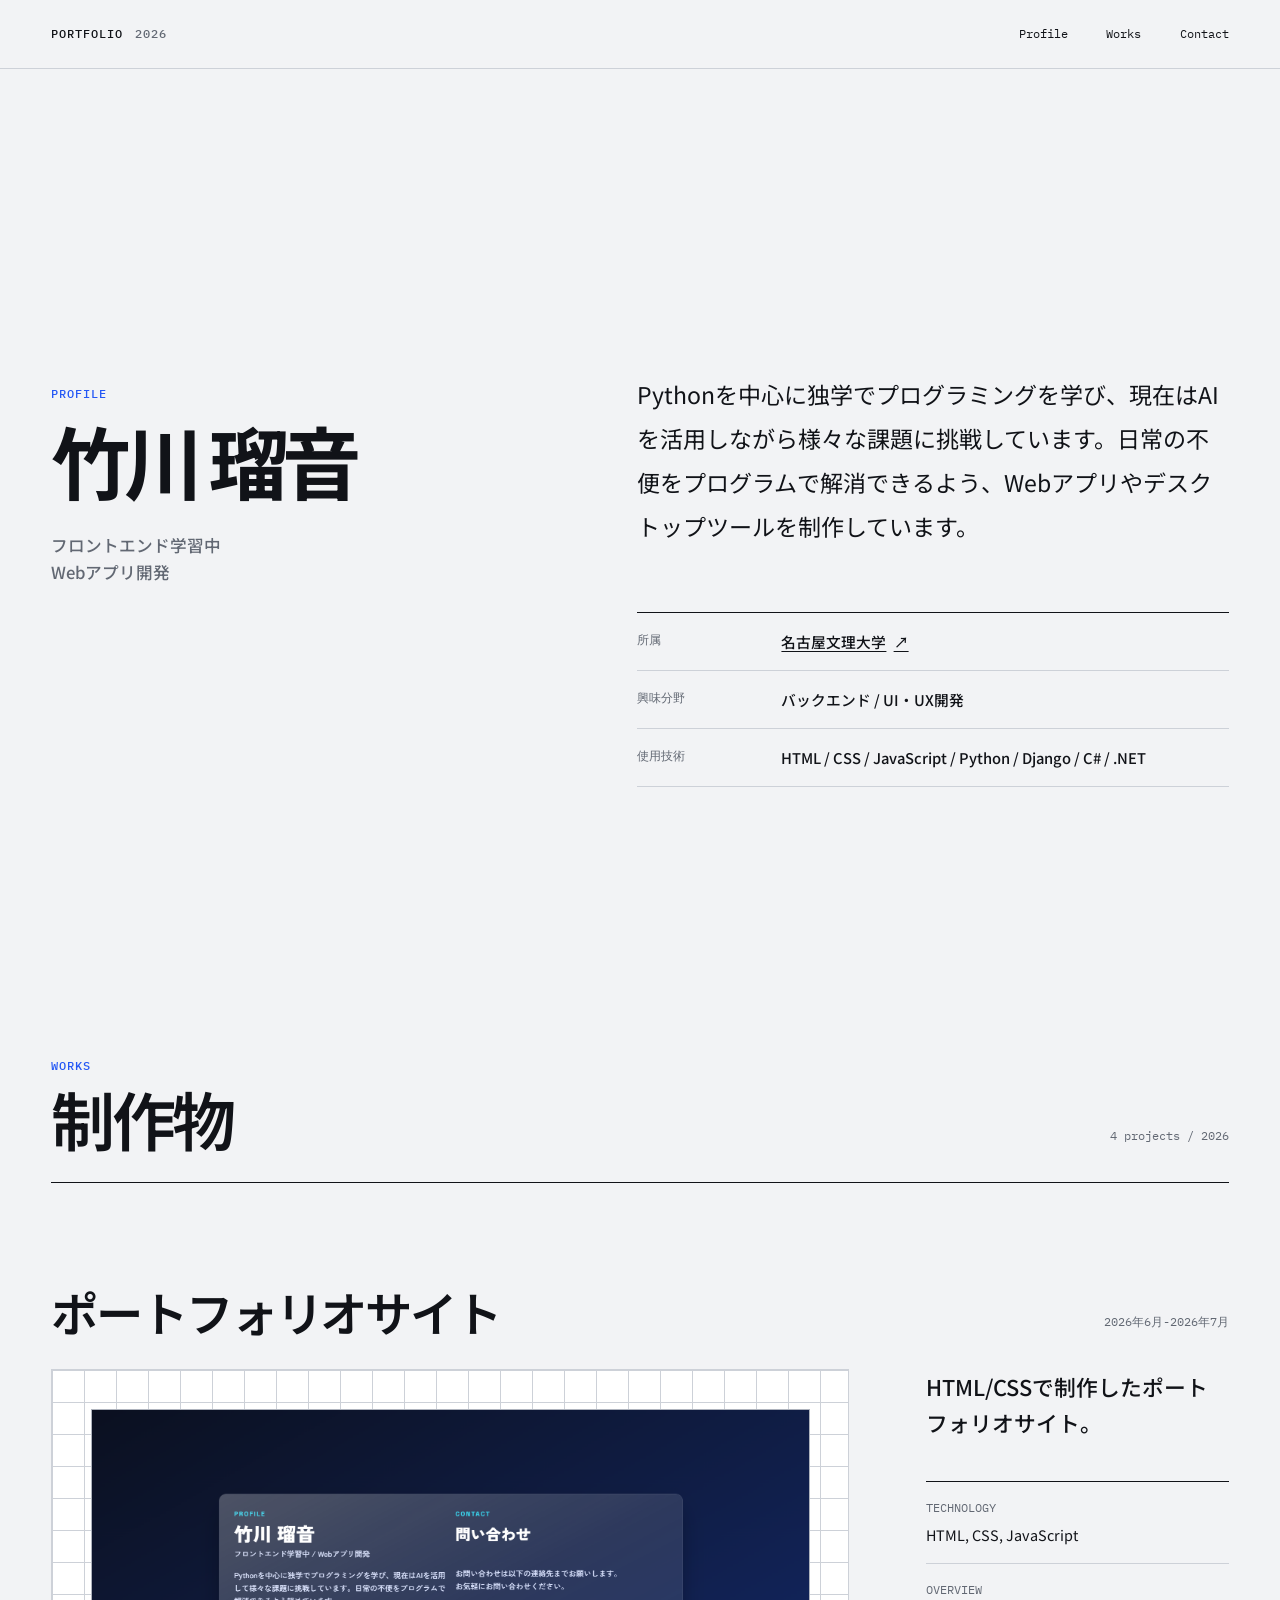
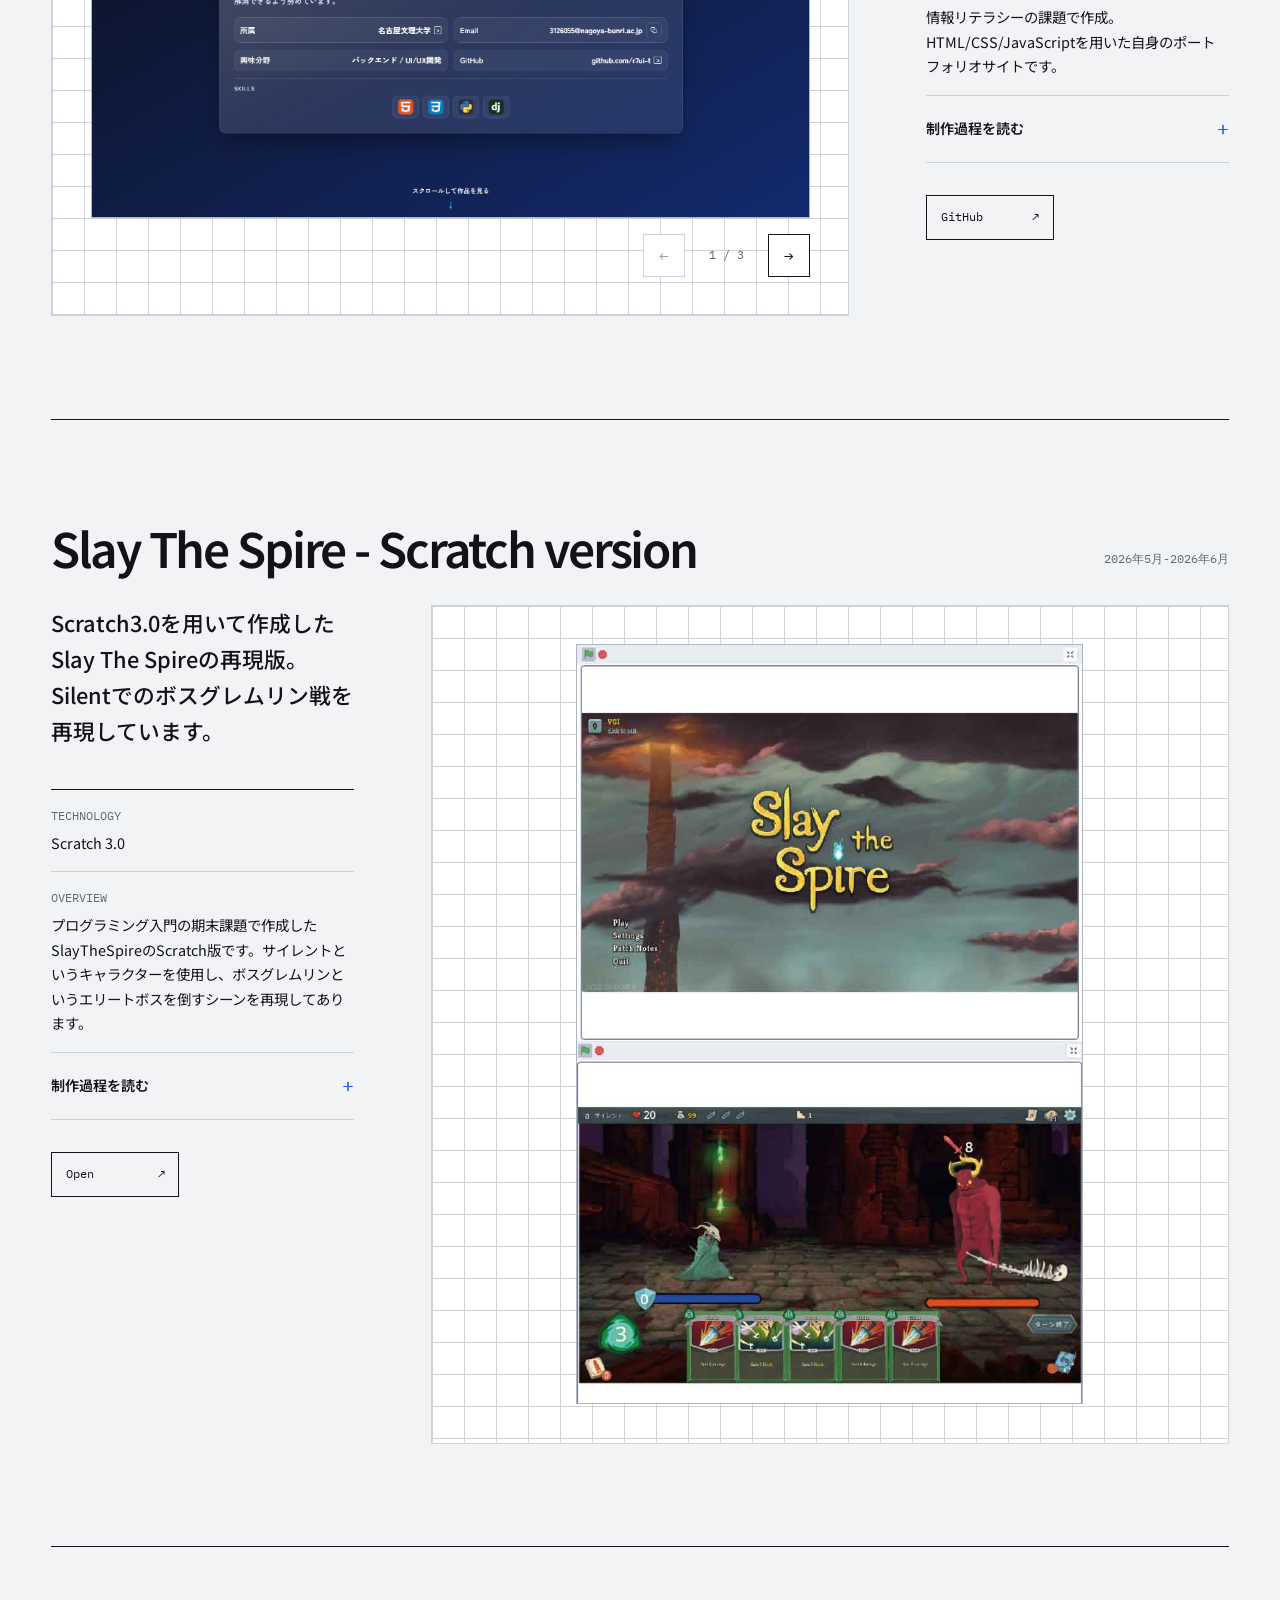
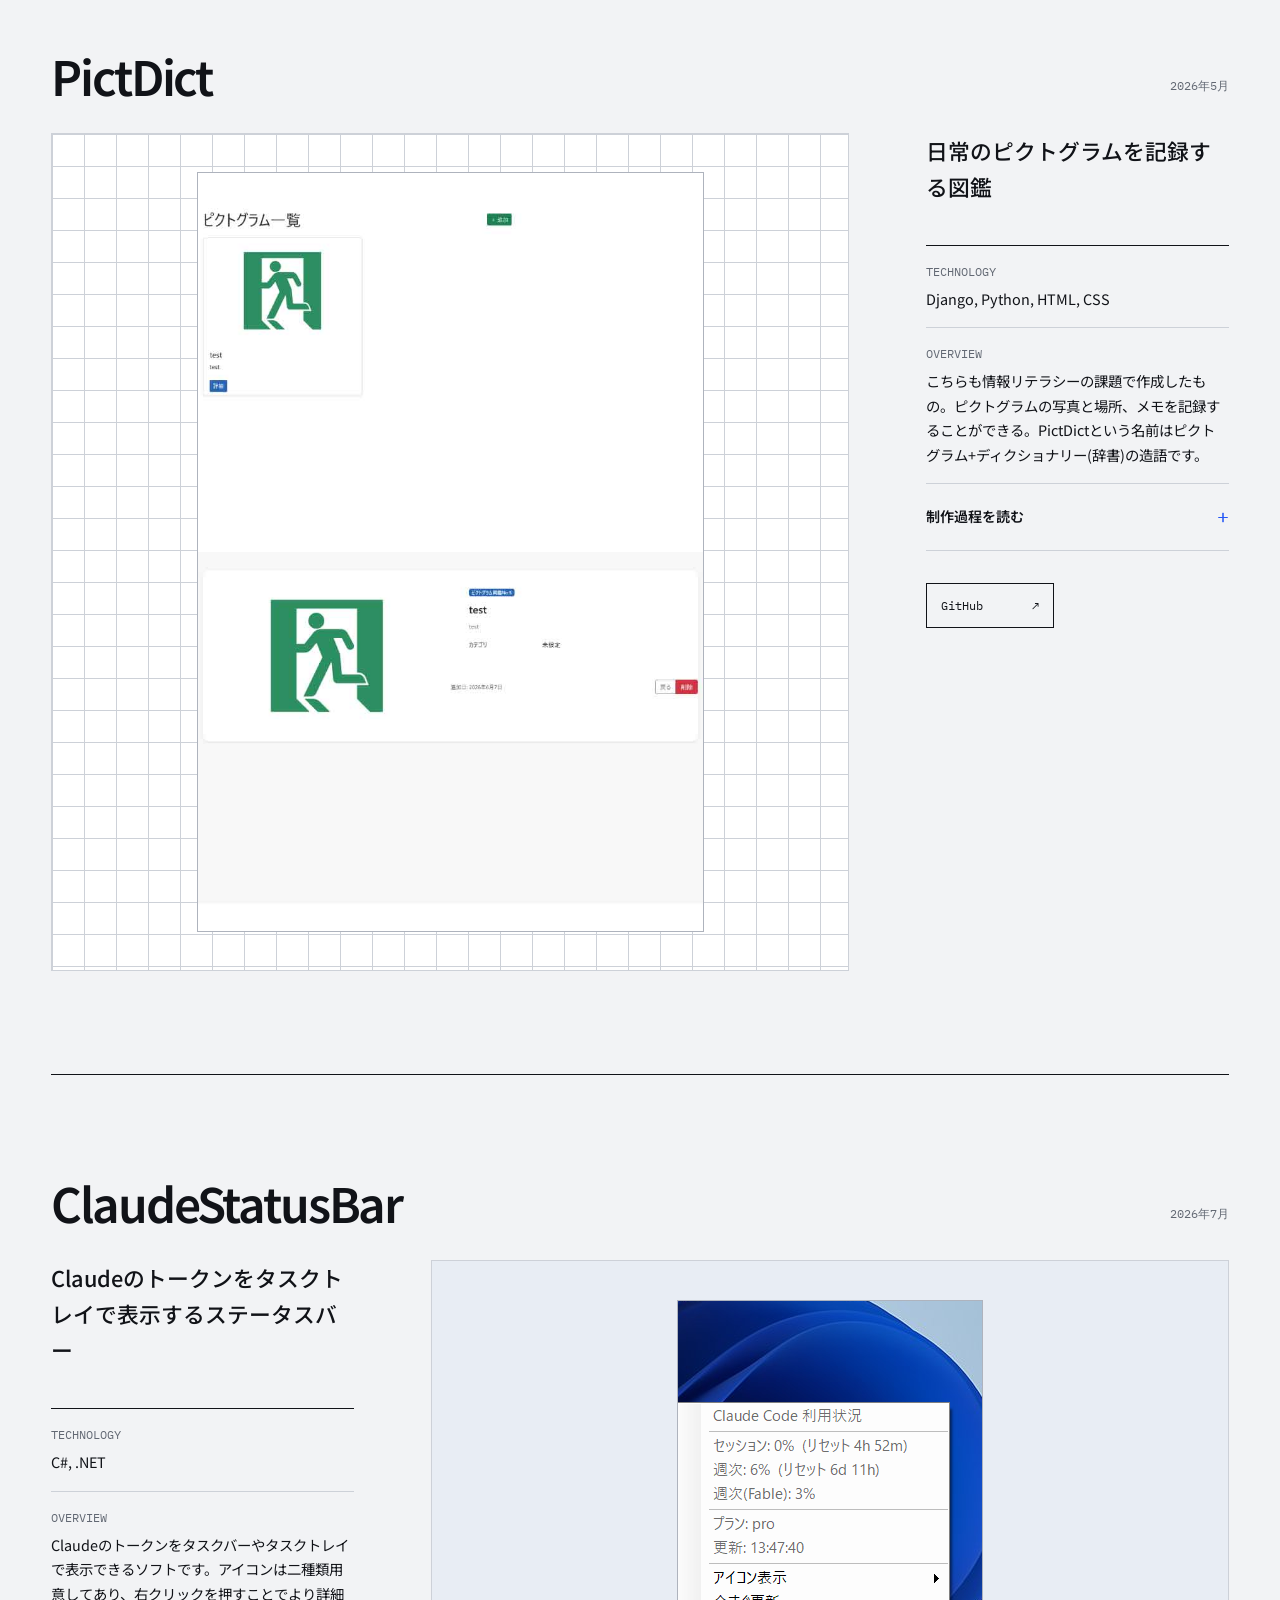
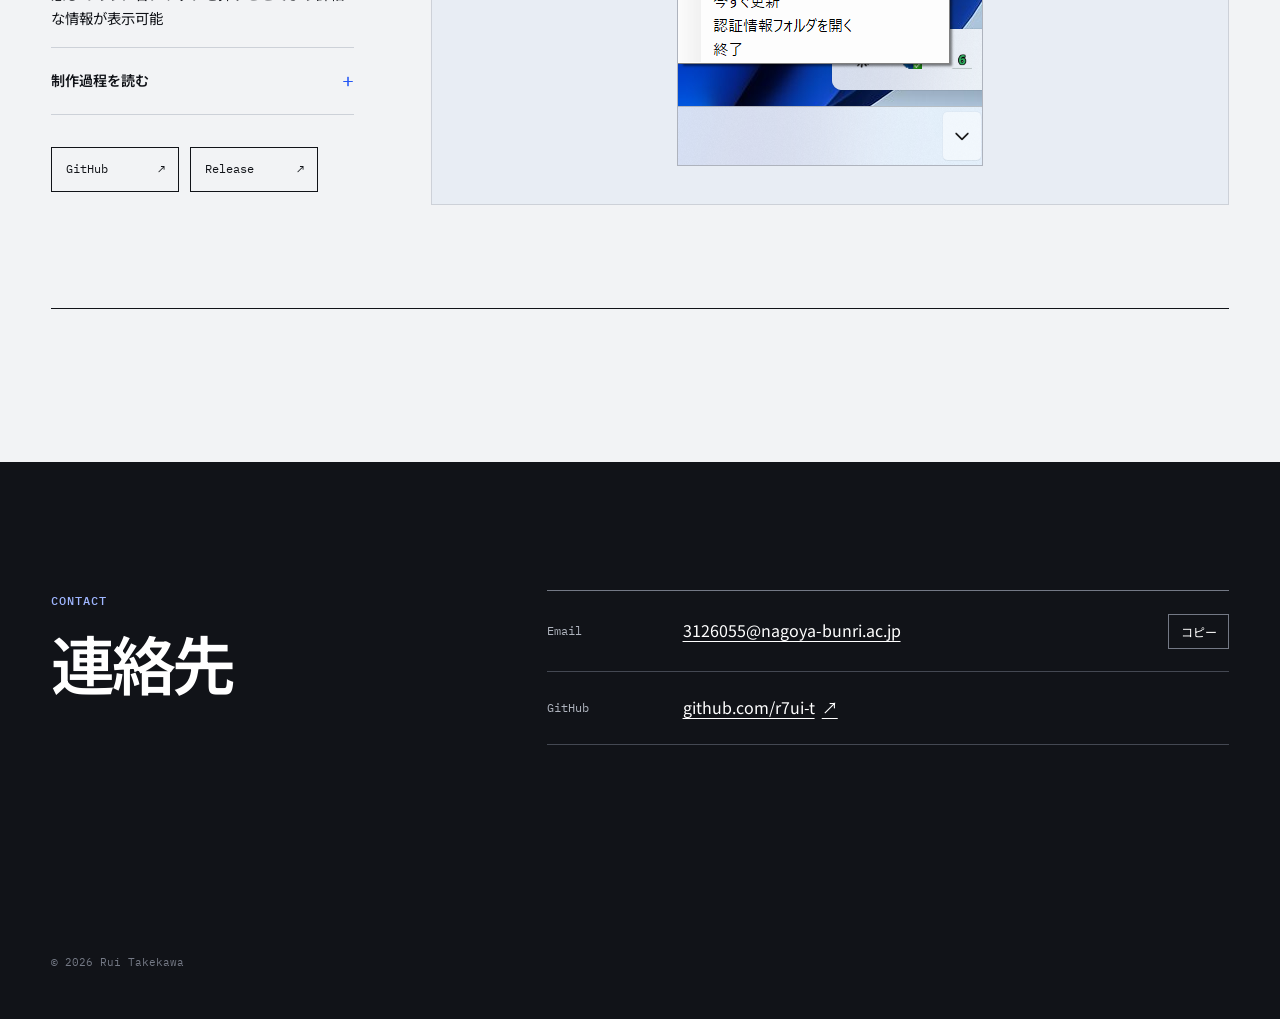
==== commit 4dcca943: "デザインを大幅変更" ====
--- a/index.html
+++ b/index.html
@@ -1,157 +1,100 @@
-﻿<!DOCTYPE html>
+<!DOCTYPE html>
 <html lang="ja">
 <head>
-    <meta charset="UTF-8">
-    <meta name="viewport" content="width=device-width, initial-scale=1.0">
-  <title>プロフィールと作品</title>
-    <link rel="preconnect" href="https://fonts.googleapis.com">
-    <link rel="preconnect" href="https://fonts.gstatic.com" crossorigin>
-    <link href="https://fonts.googleapis.com/css2?family=Space+Grotesk:wght@500;700&family=Zen+Kaku+Gothic+New:wght@500;700;900&display=swap" rel="stylesheet">
-    <link rel="stylesheet" href="style.css">
-    <script src="https://cdn.jsdelivr.net/npm/@tailwindcss/browser@4"></script>
+  <meta charset="UTF-8">
+  <meta name="viewport" content="width=device-width, initial-scale=1.0">
+  <meta name="description" content="竹川瑠音のポートフォリオ。Webアプリやデスクトップツールなどの制作物と制作過程を掲載しています。">
+  <title>竹川 瑠音 — Portfolio</title>
+  <link rel="preconnect" href="https://fonts.googleapis.com">
+  <link rel="preconnect" href="https://fonts.gstatic.com" crossorigin>
+  <link href="https://fonts.googleapis.com/css2?family=IBM+Plex+Mono:wght@400;500&family=Noto+Sans+JP:wght@400;500;600;700&display=swap" rel="stylesheet">
+  <link rel="stylesheet" href="style.css">
 </head>
-<body> 
-  <main class="site">
-    <section class="page min-h-screen bg-gradient-to-br from-[#0B1020] to-[#142A6E] flex items-center justify-center" id="profile-contact">
-      <div class="max-w-5xl mx-auto px-5 w-full">
-        <section class="p-6 md:p-8 rounded-2xl intro-card reveal bg-white/[0.08] backdrop-blur-md border border-white/15 shadow-2xl shadow-black/40">
-          <div class="pointer-events-none absolute inset-0 bg-gradient-to-br from-white/20 via-white/5 to-transparent"></div>
-          <div class="grid grid-cols-1 md:grid-cols-2 gap-5 md:items-start">
-            <section class="profile-block">
-              <p class="eyebrow">PROFILE</p>
-              <h1 class="name">竹川 瑠音</h1>
-              <p class="role">フロントエンド学習中 / Webアプリ開発</p>
-              <p class="bio">
-                Pythonを中心に独学でプログラミングを学び、現在はAIを活用して様々な課題に挑戦しています。日常の不便をプログラムで解消できるよう努めています。
-              </p>
-            </section>
+<body>
+  <header class="site-header">
+    <div class="header-inner">
+      <a class="site-label" href="#top" aria-label="ページ上部へ戻る">
+        <span>PORTFOLIO</span>
+        <span>2026</span>
+      </a>
+      <nav class="site-nav" aria-label="メインナビゲーション">
+        <a href="#profile">Profile</a>
+        <a href="#works">Works</a>
+        <a href="#contact">Contact</a>
+      </nav>
+    </div>
+  </header>
 
-            <section class="contact-block">
-              <p class="eyebrow">CONTACT</p>
-              <h2>問い合わせ</h2>
-              <p class="contact-info">お問い合わせは以下の連絡先までお願いします。<br>お気軽にお問い合わせください。</p>
-            </section>
+  <main id="top">
+    <section class="profile section-shell" id="profile" aria-labelledby="profile-title">
+      <div class="profile-heading">
+        <p class="section-label">Profile</p>
+        <h1 id="profile-title">竹川 瑠音</h1>
+        <p class="profile-role">フロントエンド学習中<br>Webアプリ開発</p>
+      </div>
+
+      <div class="profile-content">
+        <p class="profile-bio">
+          Pythonを中心に独学でプログラミングを学び、現在はAIを活用しながら様々な課題に挑戦しています。日常の不便をプログラムで解消できるよう、Webアプリやデスクトップツールを制作しています。
+        </p>
+
+        <dl class="profile-facts">
+          <div>
+            <dt>所属</dt>
+            <dd><a href="https://www.nagoya-bunri.ac.jp/" target="_blank" rel="noopener noreferrer">名古屋文理大学<span aria-hidden="true">↗</span></a></dd>
           </div>
-
-          <div class="mt-4 grid grid-cols-1 sm:grid-cols-2 gap-3.5">
-            <div class="border border-white/15 rounded-xl px-3 py-2.5 flex flex-col gap-1 sm:flex-row sm:justify-between sm:items-center bg-white/5">
-              <span>所属</span>
-              <strong>
-                <a class="contact-link inline-flex items-center gap-1" href="https://www.nagoya-bunri.ac.jp/" target="_blank" rel="noopener noreferrer">
-                  名古屋文理大学
-                  <svg xmlns="http://www.w3.org/2000/svg" width="16" height="16" fill="currentColor" class="contact-github-icon" viewBox="0 0 16 16" aria-hidden="true">
-                    <path fill-rule="evenodd" d="M15 2a1 1 0 0 0-1-1H2a1 1 0 0 0-1 1v12a1 1 0 0 0 1 1h12a1 1 0 0 0 1-1zM0 2a2 2 0 0 1 2-2h12a2 2 0 0 1 2 2v12a2 2 0 0 1-2 2H2a2 2 0 0 1-2-2zm5.854 3.146a.5.5 0 1 0-.708.708L9.243 9.95H6.475a.5.5 0 1 0 0 1h3.975a.5.5 0 0 0 .5-.5V6.475a.5.5 0 1 0-1 0v2.768z"/>
-                  </svg>
-                </a>
-              </strong>
-            </div>
-            <div class="border border-white/15 rounded-xl px-3 py-2.5 flex flex-col gap-1 sm:flex-row sm:justify-between sm:items-center bg-white/5">
-              <span>Email</span>
-              <div class="flex items-center gap-2">
-                <strong>3126055@nagoya-bunri.ac.jp</strong>
-                <button type="button" class="js-copy-email inline-flex h-8 w-8 items-center justify-center rounded-md border border-white/20 text-white/90 transition hover:border-cyan-400/60 hover:text-cyan-200 focus:outline-none focus:ring-2 focus:ring-cyan-300" data-copy-text="3126055@nagoya-bunri.ac.jp" aria-label="Copy email address"><svg xmlns="http://www.w3.org/2000/svg" width="16" height="16" fill="none" stroke="currentColor" stroke-width="1.8" viewBox="0 0 24 24" aria-hidden="true"><rect x="9" y="9" width="11" height="11" rx="2"></rect><path d="M15 9V5a2 2 0 0 0-2-2H5a2 2 0 0 0-2 2v8a2 2 0 0 0 2 2h4"></path></svg></button>
-              </div>
-            </div>
-            <div class="border border-white/15 rounded-xl px-3 py-2.5 flex flex-col gap-1 sm:flex-row sm:justify-between sm:items-center bg-white/5">
-              <span>興味分野</span>
-              <strong>バックエンド / UI/UX開発</strong>
-            </div>
-            <div class="border border-white/15 rounded-xl px-3 py-2.5 flex flex-col gap-1 sm:flex-row sm:justify-between sm:items-center bg-white/5">
-              <span>GitHub</span>
-              <strong>
-                <a class="contact-link inline-flex items-center gap-1" href="https://github.com/r7ui-t" target="_blank" rel="noopener noreferrer">
-                  github.com/r7ui-t
-                  <svg xmlns="http://www.w3.org/2000/svg" width="16" height="16" fill="currentColor" class="contact-github-icon" viewBox="0 0 16 16" aria-hidden="true">
-                    <path fill-rule="evenodd" d="M15 2a1 1 0 0 0-1-1H2a1 1 0 0 0-1 1v12a1 1 0 0 0 1 1h12a1 1 0 0 0 1-1zM0 2a2 2 0 0 1 2-2h12a2 2 0 0 1 2 2v12a2 2 0 0 1-2 2H2a2 2 0 0 1-2-2zm5.854 3.146a.5.5 0 1 0-.708.708L9.243 9.95H6.475a.5.5 0 1 0 0 1h3.975a.5.5 0 0 0 .5-.5V6.475a.5.5 0 1 0-1 0v2.768z"/>
-                  </svg>
-                </a>
-              </strong>
-            </div>
+          <div>
+            <dt>興味分野</dt>
+            <dd>バックエンド / UI・UX開発</dd>
           </div>
-
-          <div class="mt-4 w-full border-t border-white/15 pt-3">
-            <p class="text-xs tracking-[0.08em] text-[#D9E2FF]">SKILLS</p>
-            <ul class="mt-2 flex flex-wrap justify-center gap-2" aria-label="スキル一覧">
-              <li class="flex h-12 w-14 items-center justify-center rounded-xl border border-white/15 bg-white/5 px-1.5 transition hover:border-cyan-400/60 hover:-translate-y-0.5">
-                <img class="block w-8 h-auto" src="https://skillicons.dev/icons?i=html" alt="HTML">
-              </li>
-              <li class="flex h-12 w-14 items-center justify-center rounded-xl border border-white/15 bg-white/5 px-1.5 transition hover:border-cyan-400/60 hover:-translate-y-0.5">
-                <img class="block w-8 h-auto" src="https://skillicons.dev/icons?i=css" alt="CSS">
-              </li>
-              <li class="flex h-12 w-14 items-center justify-center rounded-xl border border-white/15 bg-white/5 px-1.5 transition hover:border-cyan-400/60 hover:-translate-y-0.5">
-                <img class="block w-8 h-auto" src="https://skillicons.dev/icons?i=python" alt="Python">
-              </li>
-              <li class="flex h-12 w-14 items-center justify-center rounded-xl border border-white/15 bg-white/5 px-1.5 transition hover:border-cyan-400/60 hover:-translate-y-0.5">
-                <img class="block w-8 h-auto" src="https://skillicons.dev/icons?i=django" alt="Django">
-              </li>
-            </ul>
+          <div>
+            <dt>使用技術</dt>
+            <dd>HTML / CSS / JavaScript / Python / Django / C# / .NET</dd>
           </div>
-
-        </section>
+        </dl>
       </div>
-      <a class="scroll-hint" href="#works" aria-label="作品セクションへ移動">
-        <span>スクロールして作品を見る</span>
-        <span class="scroll-arrow" aria-hidden="true">↓</span>
-      </a>
     </section>
 
-    <section class="page bg-gradient-to-b from-[#142A6E] to-[#0B1020]" id="works">
-      <div class="works-wrap reveal p-8 rounded-xl bg-white/5 backdrop-blur-lg border border-white/10D">
-        <p class="eyebrow">WORKS</p>
-        <h2>作品</h2>
+    <section class="works section-shell" id="works" aria-labelledby="works-title">
+      <div class="section-heading">
+        <div>
+          <p class="section-label">Works</p>
+          <h2 id="works-title">制作物</h2>
+        </div>
+        <p class="section-count"><span id="work-count">4</span> projects / 2026</p>
+      </div>
 
-        <div class="grid gap-4" id="works-grid"></div>
-
-        <p class="works-more">
-          <a href="works.html">作品一覧ページを見る</a>
-        </p>
+      <div id="works-list" class="works-list" aria-live="polite">
+        <p class="loading-message">作品を読み込んでいます。</p>
       </div>
     </section>
   </main>
 
+  <footer class="contact" id="contact">
+    <div class="section-shell contact-inner">
+      <div>
+        <p class="section-label section-label-light">Contact</p>
+        <h2>連絡先</h2>
+      </div>
 
-  <div id="work-modal" class="hidden fixed inset-0 z-[9999] flex items-center justify-center">
-    <div class="absolute inset-0 bg-black/50 backdrop-blur-sm js-modal-close"></div>
-    <div class="work-modal-panel relative z-10 border border-white/20 bg-white/10 backdrop-blur-xl shadow-2xl shadow-black/60">
-      <div class="pointer-events-none absolute inset-0 rounded-2xl bg-gradient-to-br from-white/30 via-white/10 to-transparent"></div>
-      <div class="work-modal-content relative z-10">
-        <button type="button" class="work-modal-close js-modal-close" aria-label="モーダルを閉じる">×</button>
-        <div class="work-modal-layout">
-          <figure class="work-modal-gallery">
-            <img class="work-modal-image" alt="">
-            <button type="button" class="work-gallery-button work-gallery-prev" aria-label="前の画像を表示">&lt;</button>
-            <button type="button" class="work-gallery-button work-gallery-next" aria-label="次の画像を表示">&gt;</button>
-            <p class="work-gallery-counter" aria-live="polite"></p>
-          </figure>
-          <div class="work-modal-info">
-            <p class="work-modal-eyebrow">WORK DETAIL</p>
-            <h2 class="work-modal-title"></h2>
-            <div class="work-modal-meta">
-              <div class="work-modal-meta-item">
-                <p>作成期間</p>
-                <strong class="work-modal-period"></strong>
-              </div>
-              <div class="work-modal-meta-item">
-                <p>使用技術</p>
-                <strong class="work-modal-tech"></strong>
-              </div>
-            </div>
-            <a href="#" class="work-modal-link" aria-label="作品へ移動">作品へ移動</a>
-            <section class="work-modal-section work-modal-overview">
-              <h3>作品概要</h3>
-              <p class="work-modal-detail whitespace-pre-line"></p>
-            </section>
+      <div class="contact-links">
+        <div class="contact-row">
+          <span>Email</span>
+          <div class="contact-value">
+            <a href="mailto:3126055@nagoya-bunri.ac.jp">3126055@nagoya-bunri.ac.jp</a>
+            <button type="button" class="copy-button js-copy-email" data-copy-text="3126055@nagoya-bunri.ac.jp">コピー</button>
           </div>
-          <section class="work-modal-section work-modal-process-section">
-            <h3>制作過程</h3>
-            <p class="work-modal-process whitespace-pre-line"></p>
-          </section>
+        </div>
+        <div class="contact-row">
+          <span>GitHub</span>
+          <a href="https://github.com/r7ui-t" target="_blank" rel="noopener noreferrer">github.com/r7ui-t<span aria-hidden="true">↗</span></a>
         </div>
       </div>
+
+      <p class="footer-note">© 2026 Rui Takekawa</p>
     </div>
-  </div>
+  </footer>
 
   <script src="script.js"></script>
 </body>
 </html>
-
--- a/style.css
+++ b/style.css
@@ -1,1029 +1,743 @@
-* {
+:root {
+  --canvas: #f2f3f5;
+  --paper: #ffffff;
+  --ink: #111318;
+  --muted: #626873;
+  --rule: #cdd1d8;
+  --blue: #2457f5;
+  --blue-dark: #173ab0;
+  --footer: #111318;
+  --content-width: 1280px;
+  --page-padding: clamp(1.25rem, 4vw, 4.5rem);
+}
+
+*,
+*::before,
+*::after {
   box-sizing: border-box;
 }
 
-:root {
-  --accent: #22D3EE;
-}
-
-html,
+html {
+  scroll-behavior: smooth;
+  scroll-padding-top: 5rem;
+}
+
 body {
-  background-color: #0B1020;
-}
-
-body {
-  margin: 0;
-  min-height: 100%;
-  font-family: "Zen Kaku Gothic New", sans-serif;
-  overflow: hidden;
-}
-
-.site {
+  margin: 0;
+  color: var(--ink);
+  background: var(--canvas);
+  font-family: "Noto Sans JP", sans-serif;
+  line-height: 1.7;
+  text-rendering: optimizeLegibility;
+}
+
+body,
+button {
+  font-size: 1rem;
+}
+
+a {
+  color: inherit;
+  text-decoration-thickness: 1px;
+  text-underline-offset: 0.22em;
+}
+
+img {
+  display: block;
+  max-width: 100%;
+}
+
+button,
+a {
+  -webkit-tap-highlight-color: transparent;
+}
+
+:focus-visible {
+  outline: 3px solid var(--blue);
+  outline-offset: 4px;
+}
+
+.section-shell,
+.header-inner {
+  width: min(100%, var(--content-width));
+  margin-inline: auto;
+  padding-inline: var(--page-padding);
+}
+
+.site-header {
+  position: sticky;
+  top: 0;
+  z-index: 20;
+  border-bottom: 1px solid var(--rule);
+  background: var(--canvas);
+}
+
+.header-inner {
+  min-height: 4.25rem;
+  display: flex;
+  align-items: center;
+  justify-content: space-between;
+  gap: 2rem;
+}
+
+.site-label {
+  display: inline-flex;
+  gap: 0.75rem;
+  color: var(--ink);
+  font-family: "IBM Plex Mono", monospace;
+  font-size: 0.76rem;
+  font-weight: 500;
+  letter-spacing: 0.08em;
+  text-decoration: none;
+}
+
+.site-label span:last-child {
+  color: var(--muted);
+}
+
+.site-nav {
+  display: flex;
+  align-items: center;
+  gap: clamp(1rem, 3vw, 2.5rem);
+  font-family: "IBM Plex Mono", monospace;
+  font-size: 0.78rem;
+}
+
+.site-nav a {
+  text-decoration: none;
+}
+
+.site-nav a:hover {
+  color: var(--blue);
+}
+
+.section-label,
+.section-count,
+.project-meta dt,
+.project-tech,
+.contact-row > span,
+.footer-note {
+  font-family: "IBM Plex Mono", monospace;
+}
+
+.section-label {
+  margin: 0 0 1.15rem;
+  color: var(--blue);
+  font-size: 0.78rem;
+  font-weight: 500;
+  letter-spacing: 0.08em;
+  text-transform: uppercase;
+}
+
+.profile {
+  min-height: calc(100svh - 4.25rem);
+  display: grid;
+  grid-template-columns: minmax(280px, 0.9fr) minmax(420px, 1.1fr);
+  align-items: center;
+  gap: clamp(3rem, 8vw, 8.5rem);
+  padding-block: clamp(5rem, 12vh, 9rem);
+}
+
+.profile-heading h1 {
+  margin: 0;
+  font-size: clamp(3.5rem, 6.2vw, 6.75rem);
+  font-weight: 700;
+  letter-spacing: -0.075em;
+  line-height: 0.92;
+  white-space: nowrap;
+}
+
+.profile-role {
+  margin: 2.25rem 0 0;
+  color: var(--muted);
+  font-size: clamp(1rem, 1.3vw, 1.18rem);
+  font-weight: 500;
+  line-height: 1.65;
+}
+
+.profile-content {
+  align-self: end;
+  padding-bottom: 0.4rem;
+}
+
+.profile-bio {
+  max-width: 37rem;
+  margin: 0 0 clamp(3rem, 7vh, 5rem);
+  font-size: clamp(1.15rem, 1.8vw, 1.55rem);
+  line-height: 1.9;
+}
+
+.profile-facts {
+  margin: 0;
+  border-top: 1px solid var(--ink);
+}
+
+.profile-facts > div {
+  display: grid;
+  grid-template-columns: 7.5rem 1fr;
+  gap: 1.5rem;
+  padding: 1rem 0;
+  border-bottom: 1px solid var(--rule);
+}
+
+.profile-facts dt {
+  color: var(--muted);
+  font-family: "IBM Plex Mono", monospace;
+  font-size: 0.78rem;
+}
+
+.profile-facts dd {
+  margin: 0;
+  font-size: 0.92rem;
+  font-weight: 500;
+}
+
+.profile-facts a,
+.contact-row a {
+  display: inline-flex;
+  align-items: baseline;
+  gap: 0.45rem;
+}
+
+.works {
+  padding-block: clamp(6rem, 12vw, 10rem);
+}
+
+.section-heading {
+  display: flex;
+  align-items: flex-end;
+  justify-content: space-between;
+  gap: 2rem;
+  padding-bottom: 2rem;
+  border-bottom: 1px solid var(--ink);
+}
+
+.section-heading .section-label {
+  margin-bottom: 0.65rem;
+}
+
+.section-heading h2,
+.contact h2 {
+  margin: 0;
+  font-size: clamp(2.5rem, 5vw, 5.5rem);
+  font-weight: 600;
+  letter-spacing: -0.055em;
+  line-height: 1;
+}
+
+.section-count {
+  margin: 0 0 0.25rem;
+  color: var(--muted);
+  font-size: 0.75rem;
+}
+
+.works-list {
+  min-height: 10rem;
+}
+
+.loading-message,
+.error-message {
+  margin: 0;
+  padding: 3rem 0;
+  color: var(--muted);
+}
+
+.project {
+  display: grid;
+  grid-template-columns: minmax(0, 1.45fr) minmax(300px, 0.55fr);
+  grid-template-areas:
+    "head head"
+    "media info";
+  gap: 2rem clamp(2.5rem, 6vw, 6.5rem);
+  padding: clamp(4rem, 8vw, 8rem) 0;
+  border-bottom: 1px solid var(--ink);
+}
+
+.project:nth-child(even) {
+  grid-template-columns: minmax(300px, 0.55fr) minmax(0, 1.45fr);
+  grid-template-areas:
+    "head head"
+    "info media";
+}
+
+.project-head {
+  grid-area: head;
+  display: grid;
+  grid-template-columns: minmax(0, 1fr) auto;
+  align-items: end;
+  gap: 1.5rem;
+}
+
+.project-title {
+  margin: 0;
+  font-size: clamp(1.9rem, 3.7vw, 4.2rem);
+  font-weight: 600;
+  letter-spacing: -0.045em;
+  line-height: 1.08;
+}
+
+.project-period {
+  margin: 0 0 0.25rem;
+  color: var(--muted);
+  font-family: "IBM Plex Mono", monospace;
+  font-size: 0.75rem;
+  text-align: right;
+}
+
+.project-stage {
+  grid-area: media;
+  min-width: 0;
+  display: flex;
+  align-items: center;
+  justify-content: center;
+  padding: clamp(1rem, 3vw, 2.5rem);
+  border: 1px solid var(--rule);
+  background-color: var(--paper);
+  background-image:
+    linear-gradient(var(--rule) 1px, transparent 1px),
+    linear-gradient(90deg, var(--rule) 1px, transparent 1px);
+  background-size: 2rem 2rem;
+}
+
+.project-gallery {
   width: 100%;
-  height: 100vh;
-  height: 100svh;
-  overflow-y: auto;
+  display: flex;
+  align-items: center;
+  justify-content: center;
+  gap: clamp(0.55rem, 1.5vw, 1.25rem);
+  margin: 0;
+}
+
+.project-gallery-shell {
+  width: 100%;
+  min-width: 0;
+}
+
+.project-gallery img {
+  width: auto;
+  max-height: min(67vw, 760px);
+  object-fit: contain;
+  border: 1px solid #aeb3bd;
+  background: var(--paper);
+}
+
+.project--multiple-images .project-gallery {
+  justify-content: flex-start;
+  gap: 0;
+  overflow-x: auto;
   scroll-behavior: smooth;
-  scroll-snap-type: y mandatory;
-  overscroll-behavior-y: contain;
-}
-
-.page {
-  color: #FFFFFF;
-  height: 100vh;
-  height: 100svh;
-  padding: 2rem 0;
-  display: flex;
-  align-items: center;
-  scroll-snap-align: start;
+  scroll-snap-type: x mandatory;
+  scrollbar-width: none;
+}
+
+.project--multiple-images .project-gallery::-webkit-scrollbar {
+  display: none;
+}
+
+.project--multiple-images .project-gallery img {
+  width: 100%;
+  max-width: 100%;
+  flex: 0 0 100%;
+  scroll-snap-align: center;
   scroll-snap-stop: always;
-  position: relative;
-}
-
-.intro-card {
-  width: 100%;
-  position: relative;
-  overflow: hidden;
-}
-
-.profile-block,
-.contact-block {
-  display: flex;
-  flex-direction: column;
-}
-
-.eyebrow {
-  margin: 0;
-  letter-spacing: 0.16em;
-  font-size: 0.85rem;
-  font-family: "Space Grotesk", sans-serif;
-  font-weight: 700;
-  color: var(--accent);
-}
-
-.name {
-  margin: 0.55rem 0 0;
-  font-size: clamp(1.75rem, 4vw, 2.5rem);
-  line-height: 1.1;
-  font-weight: 900;
-}
-
-.role {
-  color: #D9E2FF;
-  margin: 0.6rem 0 0;
-}
-
-.bio {
-  color: #D9E2FF;
-  margin-top: 1.25rem;
-  line-height: 1.7;
-}
-
-/* .mark {
-  font-weight: bold;
-  color: var(--accent);
-  text-decoration-line: underline;
-  text-decoration-color: var(--accent);
-} */
-
-.contact-block h2 {
-  margin: 0.5rem 0 1.3rem;
-  font-size: clamp(1.45rem, 2.8vw, 2rem);
-  font-weight: 900;
-}
-
-.contact-info {
-  color: #D9E2FF;
+}
+
+.gallery-toolbar {
+  display: flex;
+  align-items: center;
+  justify-content: flex-end;
+  gap: 0.7rem;
+  margin-top: 1rem;
+}
+
+.gallery-button {
+  width: 2.65rem;
+  height: 2.65rem;
+  display: inline-flex;
+  align-items: center;
+  justify-content: center;
+  padding: 0;
+  border: 1px solid var(--ink);
+  color: var(--ink);
+  background: var(--paper);
+  font-family: "IBM Plex Mono", monospace;
+  font-size: 1rem;
+  cursor: pointer;
+}
+
+.gallery-button:hover:not(:disabled) {
+  border-color: var(--blue);
+  color: white;
+  background: var(--blue);
+}
+
+.gallery-button:disabled {
+  border-color: var(--rule);
+  color: #9ba0aa;
+  cursor: default;
+}
+
+.gallery-status {
+  min-width: 3.75rem;
+  margin: 0;
+  color: var(--muted);
+  font-family: "IBM Plex Mono", monospace;
+  font-size: 0.75rem;
+  text-align: center;
+}
+
+.project--claudestatusbar .project-stage {
+  background-color: #e8edf4;
+  background-image: none;
+}
+
+.project--claudestatusbar .project-gallery img {
+  max-height: 540px;
+}
+
+.project-info {
+  grid-area: info;
+  align-self: start;
+  position: sticky;
+  top: 6.5rem;
+}
+
+.project-summary {
+  margin: 0;
+  font-size: clamp(1.12rem, 1.7vw, 1.4rem);
+  font-weight: 500;
+  line-height: 1.65;
+}
+
+.project-meta {
+  margin: 2.5rem 0 0;
+  border-top: 1px solid var(--ink);
+}
+
+.project-meta > div {
   padding: 1rem 0;
-  margin: 0.6rem 0 1.3rem;
-  line-height: 1.7;
-}
-
-.contact-link,
-.contact-link:visited,
-.contact-link:active {
-  color: inherit;
-  text-decoration: none;
-  display: inline-flex;
-  align-items: center;
-  gap: 0.4rem;
-  transition: color 0.2s ease;
-}
-
-.contact-link:hover {
-  color: var(--accent);
-}
-
-.contact-github-icon {
-  flex-shrink: 0;
-  display: block;
-}
-
-.works-wrap {
-  max-width: 1080px;
-  width: 100%;
-  margin: 0 auto;
-}
-
-.works-wrap h2 {
-  margin: 0.5rem 0 1.3rem;
-  font-size: clamp(1.45rem, 2.8vw, 2rem);
-  font-weight: 900;
-}
-
-.work-action-button,
-.work-action-link {
-  display: inline-flex;
-  align-items: center;
-  justify-content: center;
-  color: inherit;
-  text-decoration: none;
-  background: none;
-  border: 0;
-  padding: 0;
-  cursor: pointer;
-  font: inherit;
-  transition: color 0.2s ease, transform 0.2s ease;
-}
-
-.work-action-button:hover,
-.work-action-link:hover {
-  color: var(--accent);
-  transform: translateY(-1px);
-}
-
-.work-action-link {
-  display: inline-flex;
-  align-items: center;
-}
-
-.work-icon {
-  display: block;
-}
-
-.work-info-icon,
-.work-link-icon {
-  width: 16px;
-  height: 16px;
-}
-
-
-.works-more {
-  margin: 1rem 0 0;
-  text-align: right;
-}
-
-.works-more a,
-.works-more a:visited {
-  color: inherit;
-  transition: color 0.2s ease;
-}
-
-.works-more a:hover {
-  color: var(--accent);
-}
-
-.scroll-hint,
-.scroll-hint:visited {
-  position: absolute;
-  left: 50%;
-  bottom: 1.1rem;
-  transform: translateX(-50%);
-  color: inherit;
-  text-decoration: none;
-  display: inline-flex;
-  flex-direction: column;
-  align-items: center;
-  gap: 0.2rem;
-  font-size: 0.85rem;
-  transition: color 0.2s ease;
-}
-
-.scroll-hint:hover {
-  color: var(--accent);
-}
-
-.scroll-arrow {
-  font-size: 1.1rem;
-  color: var(--accent);
-  animation: hint-bounce 1.2s ease-in-out infinite;
-}
-
-@keyframes hint-bounce {
-  0%,
-  100% {
-    transform: translateY(0);
-  }
-  50% {
-    transform: translateY(5px);
-  }
-}
-
-@media (max-width: 900px) {
-  .works-wrap {
-    padding: 0 1rem;
-  }
-
-  .scroll-hint,
-  .scroll-hint:visited {
-    bottom: 0.75rem;
-    font-size: 0.8rem;
-  }
-}
-
-@media (max-width: 768px) {
-  .site {
-    scroll-snap-type: none;
-    background: linear-gradient(180deg, #0B1020 0%, #142A6E 50%, #0B1020 100%);
-    background-attachment: local;
-  }
-
-  .page {
-    height: auto;
-    min-height: 100vh;
-    min-height: 100svh;
-    padding: 3.5rem 1.25rem;
-    scroll-snap-align: none;
-  }
-
-  #profile-contact,
-  #works {
-    background: none;
-  }
-
-  .scroll-hint {
-    display: none;
-  }
-}
-
-@media (max-width: 420px) {
-  .name {
-    font-size: clamp(1.5rem, 8vw, 2rem);
-  }
-}
-
-.reveal {
-  opacity: 0;
-  transform: translateY(28px);
-  transition: opacity 0.7s ease, transform 0.7s ease;
-}
-
-.reveal.is-visible {
-  opacity: 1;
-  transform: translateY(0);
-}
-
-@media (prefers-reduced-motion: reduce) {
-  .reveal {
-    opacity: 1;
-    transform: none;
-    transition: none;
-  }
-}
-
-@media (max-width: 640px) {
-  .page { padding: 2.5rem 0.75rem; }
-  .page > .max-w-5xl { padding-inline: 0; }
-  .intro-card { padding: 1rem !important; }
-  #profile-contact strong { overflow-wrap: anywhere; }
-  #works-grid article,
-#works-list article { padding-right: 1rem; }
-.work-card-header {
-  display: flex;
-  align-items: center;
-  justify-content: space-between;
-  gap: 0.75rem;
-}
-.work-card-header h2,
-.work-card-header h3 {
-  min-width: 0;
-  margin: 0;
-  overflow-wrap: anywhere;
-}
-.work-card-actions {
-  position: static;
-  top: auto;
-  right: auto;
-  transform: none;
-  flex-shrink: 0;
-  margin-left: auto;
-}
-  .works-wrap { padding-inline: 0.25rem; }
-  .works-more { text-align: left; }
-  #work-modal > .relative { max-width: calc(100% - 1.5rem); max-height: 90svh; }
-  #work-modal .work-modal-image { height: 100%; }
-}
-@media (max-width: 380px) {
-  .contact-info { padding-block: 0.5rem; margin-bottom: 0.75rem; }
-  #profile-contact .grid { gap: 0.75rem; }
-}
-
-.work-gallery-button {
-  position: absolute;
-  top: 50%;
-  z-index: 2;
-  width: 2.5rem;
-  height: 2.5rem;
-  border: 1px solid rgb(255 255 255 / 0.3);
-  border-radius: 9999px;
-  color: #fff;
-  background: rgb(11 16 32 / 0.72);
-  font-size: 1.5rem;
-  line-height: 1;
-  cursor: pointer;
-  transform: translateY(-50%);
-  transition: background-color 0.2s ease, color 0.2s ease;
-}
-.work-gallery-button:hover { color: var(--accent); background: rgb(11 16 32 / 0.9); }
-.work-gallery-button[hidden], .work-gallery-counter[hidden] { display: none; }
-.work-gallery-prev { left: 0.75rem; }
-.work-gallery-next { right: 0.75rem; }
-.work-gallery-counter {
-  position: absolute;
-  left: 50%;
-  bottom: 0.5rem;
-  margin: 0;
-  padding: 0.2rem 0.55rem;
-  border-radius: 9999px;
-  color: #fff;
-  background: rgb(11 16 32 / 0.72);
-  font-size: 0.75rem;
-  transform: translateX(-50%);
-}
-
-/* 16:9 works layout */
-#works-grid {
-  display: grid;
-  gap: 1rem;
-}
-
-.work-card {
-  display: grid;
-  grid-template-columns: minmax(250px, 34%) minmax(0, 1fr);
-  overflow: hidden;
-}
-
-.work-card-media {
-  aspect-ratio: 16 / 9;
-  min-width: 0;
-  overflow: hidden;
-  background: rgb(255 255 255 / 0.06);
-}
-
-.work-card-media img {
-  display: block;
-  width: 100%;
-  height: 100%;
-  object-fit: cover;
-}
-
-.work-card-body {
-  display: flex;
-  flex-direction: column;
-  justify-content: center;
-  min-width: 0;
-  padding: 1.25rem;
-}
-
-.work-card-header {
+  border-bottom: 1px solid var(--rule);
+}
+
+.project-meta dt {
+  margin-bottom: 0.35rem;
+  color: var(--muted);
+  font-size: 0.72rem;
+  text-transform: uppercase;
+}
+
+.project-meta dd {
+  margin: 0;
+  font-size: 0.9rem;
+}
+
+.project-details {
+  border-bottom: 1px solid var(--rule);
+}
+
+.project-details summary {
   display: flex;
   align-items: center;
   justify-content: space-between;
   gap: 1rem;
-}
-
-.work-card-header h3 {
+  padding: 1rem 0;
+  cursor: pointer;
+  font-size: 0.88rem;
+  font-weight: 600;
+  list-style: none;
+}
+
+.project-details summary::-webkit-details-marker {
+  display: none;
+}
+
+.project-details summary::after {
+  content: "+";
+  color: var(--blue);
+  font-family: "IBM Plex Mono", monospace;
+  font-size: 1.25rem;
+  font-weight: 400;
+}
+
+.project-details[open] summary::after {
+  content: "−";
+}
+
+.project-process {
+  margin: 0;
+  padding: 0 0 1.35rem;
+  color: var(--muted);
+  font-size: 0.88rem;
+  line-height: 1.85;
+  white-space: pre-line;
+}
+
+.project-actions {
+  display: flex;
+  flex-wrap: wrap;
+  gap: 0.7rem;
+  margin-top: 2rem;
+}
+
+.project-link {
+  display: inline-flex;
+  align-items: center;
+  justify-content: space-between;
+  gap: 1.5rem;
+  min-width: 8rem;
+  padding: 0.72rem 0.85rem;
+  border: 1px solid var(--ink);
+  color: var(--ink);
+  background: transparent;
+  font-family: "IBM Plex Mono", monospace;
+  font-size: 0.74rem;
+  text-decoration: none;
+  transition: color 160ms ease, background-color 160ms ease, border-color 160ms ease;
+}
+
+.project-link:hover {
+  border-color: var(--blue);
+  color: white;
+  background: var(--blue);
+}
+
+.contact {
+  color: white;
+  background: var(--footer);
+}
+
+.contact-inner {
+  display: grid;
+  grid-template-columns: 0.7fr 1.3fr;
+  gap: clamp(3rem, 10vw, 10rem);
+  padding-block: clamp(5rem, 10vw, 9rem) 3rem;
+}
+
+.section-label-light {
+  color: #9fb6ff;
+}
+
+.contact-links {
+  border-top: 1px solid #747985;
+}
+
+.contact-row {
+  display: grid;
+  grid-template-columns: 7rem 1fr;
+  gap: 1.5rem;
+  align-items: center;
+  padding: 1.4rem 0;
+  border-bottom: 1px solid #444852;
+}
+
+.contact-row > span {
+  color: #aeb3bd;
+  font-size: 0.73rem;
+}
+
+.contact-row a {
+  width: fit-content;
+  color: white;
+}
+
+.contact-value {
   min-width: 0;
-  margin: 0;
-  font-size: 1.1rem;
-  font-weight: 700;
-  overflow-wrap: anywhere;
-}
-
-.work-card-body > p {
-  margin: 0.55rem 0 0;
-  color: rgb(217 226 255 / 0.82);
-  line-height: 1.65;
-}
-
-.work-card-actions {
-  position: static;
-  display: flex;
-  align-items: center;
-  flex-shrink: 0;
-  gap: 0.75rem;
-  margin-left: auto;
-  transform: none;
-}
-
-.work-card-actions > a,
-.work-card-actions > button {
-  width: 2rem;
-  height: 2rem;
-}
-
-/* 16:9 modal layout */
-.work-modal-panel {
-  width: min(1120px, calc(100% - 2rem));
-  max-height: 92svh;
-  overflow-y: auto;
-  border-radius: 1rem;
-}
-
-.work-modal-content {
-  padding: 1.25rem;
-}
-
-.work-modal-close {
-  position: absolute;
-  top: 0.65rem;
-  right: 0.8rem;
-  z-index: 5;
-  width: 2.25rem;
-  height: 2.25rem;
-  border: 0;
-  border-radius: 9999px;
-  color: #fff;
-  background: rgb(11 16 32 / 0.78);
-  font-size: 1.5rem;
-  line-height: 1;
+  display: flex;
+  align-items: center;
+  justify-content: space-between;
+  gap: 1rem;
+}
+
+.copy-button {
+  flex: 0 0 auto;
+  padding: 0.5rem 0.7rem;
+  border: 1px solid #747985;
+  color: white;
+  background: transparent;
+  font-family: "Noto Sans JP", sans-serif;
+  font-size: 0.75rem;
   cursor: pointer;
 }
 
-.work-modal-layout {
-  display: grid;
-  grid-template-columns: minmax(0, 1.6fr) minmax(320px, 1fr);
-  gap: 1.5rem;
-  align-items: start;
-}
-
-.work-modal-gallery {
-  position: sticky;
-  top: 0;
-  aspect-ratio: 16 / 9;
-  overflow: hidden;
-  border: 1px solid rgb(255 255 255 / 0.12);
-  border-radius: 0.75rem;
-  background: rgb(255 255 255 / 0.05);
-}
-
-.work-modal-image {
-  display: block;
-  width: 100%;
-  height: 100%;
-  object-fit: contain;
-  background: #080d19;
-}
-
-.work-modal-info {
-  display: flex;
-  flex-direction: column;
-  min-width: 0;
-  min-height: 100%;
-  padding: 0.5rem 0.25rem 0.25rem 0;
-}
-
-.work-modal-eyebrow {
-  margin: 0;
-  color: var(--accent);
-  font-family: "Space Grotesk", sans-serif;
-  font-size: 0.78rem;
-  font-weight: 700;
-  letter-spacing: 0.15em;
-}
-
-.work-modal-title {
-  margin: 0.35rem 2.5rem 0 0;
-  color: #fff;
-  font-size: clamp(1.35rem, 2.2vw, 2rem);
-  line-height: 1.25;
-}
-
-.work-modal-meta {
-  display: grid;
-  gap: 0.75rem;
-  margin-top: 1.1rem;
-}
-
-.work-modal-meta-item {
-  padding: 0.8rem;
-  border: 1px solid rgb(255 255 255 / 0.12);
-  border-radius: 0.6rem;
-  background: rgb(255 255 255 / 0.05);
-}
-
-.work-modal-meta-item p,
-.work-modal-meta-item strong {
-  margin: 0;
-}
-
-.work-modal-meta-item p,
-.work-modal-section h3 {
-  color: #d9e2ff;
-  font-size: 0.78rem;
-  font-weight: 500;
-}
-
-.work-modal-meta-item strong {
-  display: block;
-  margin-top: 0.2rem;
-  color: #fff;
-  font-weight: 500;
-}
-
-.work-modal-section {
-  margin-top: 1rem;
-}
-
-.work-modal-section h3,
-.work-modal-section p {
-  margin: 0;
-}
-
-.work-modal-section p {
-  margin-top: 0.3rem;
-  color: rgb(217 226 255 / 0.82);
-  font-size: 0.875rem;
-  line-height: 1.65;
-}
-
-.work-modal-link {
-  display: flex;
-  align-items: center;
-  justify-content: center;
-  margin-top: 1.25rem;
-  padding: 0.7rem 1rem;
-  border: 1px solid rgb(255 255 255 / 0.2);
-  border-radius: 0.6rem;
-  color: #fff;
-  background: rgb(255 255 255 / 0.08);
-  text-decoration: none;
-  transition: border-color 0.2s ease, color 0.2s ease, background-color 0.2s ease;
-}
-
-.work-modal-link:hover {
-  border-color: rgb(34 211 238 / 0.6);
-  color: #a5f3fc;
-  background: rgb(255 255 255 / 0.14);
-}
-
-@media (max-width: 767px) {
-  .work-card {
-    display: block;
-  }
-
-  .work-card-media {
+.copy-button:hover {
+  border-color: #9fb6ff;
+  color: #9fb6ff;
+}
+
+.copy-button.is-copied {
+  border-color: #9fb6ff;
+  color: #9fb6ff;
+}
+
+.footer-note {
+  grid-column: 1 / -1;
+  margin: 5rem 0 0;
+  color: #747985;
+  font-size: 0.68rem;
+}
+
+@media (max-width: 900px) {
+  .profile {
+    min-height: auto;
+    grid-template-columns: 1fr;
+    align-items: start;
+    gap: 4rem;
+  }
+
+  .profile-content {
+    align-self: auto;
+  }
+
+  .profile-bio {
+    margin-bottom: 3rem;
+  }
+
+  .project,
+  .project:nth-child(even) {
+    grid-template-columns: 1fr;
+    grid-template-areas:
+      "head"
+      "media"
+      "info";
+    gap: 2rem;
+  }
+
+  .project-info {
+    position: static;
+  }
+
+  .project-head {
+    grid-template-columns: minmax(0, 1fr) auto;
+  }
+
+  .project-gallery img {
+    max-height: 760px;
+  }
+}
+
+@media (max-width: 640px) {
+  html {
+    scroll-padding-top: 4rem;
+  }
+
+  .header-inner {
+    min-height: 3.75rem;
+  }
+
+  .site-label span:last-child,
+  .site-nav a:first-child {
     display: none;
   }
 
-  .work-card-body {
+  .site-nav {
+    gap: 1.25rem;
+    font-size: 0.72rem;
+  }
+
+  .profile {
+    gap: 3.25rem;
+    padding-block: 4.5rem 5.5rem;
+  }
+
+  .profile-heading h1 {
+    font-size: clamp(3rem, 14vw, 4.65rem);
+  }
+
+  .profile-role {
+    margin-top: 1.5rem;
+  }
+
+  .profile-bio {
+    font-size: 1.05rem;
+    line-height: 1.85;
+  }
+
+  .profile-facts > div,
+  .contact-row {
+    grid-template-columns: 1fr;
+    gap: 0.35rem;
+  }
+
+  .section-heading {
+    align-items: flex-start;
+  }
+
+  .section-count {
+    margin-top: 0.35rem;
+    text-align: right;
+  }
+
+  .project,
+  .project:nth-child(even) {
+    padding: 4.75rem 0;
+  }
+
+  .project-head {
+    grid-template-columns: 1fr;
+    gap: 0.65rem;
+  }
+
+  .project-period {
+    text-align: left;
+  }
+
+  .project-stage {
+    width: calc(100% + (var(--page-padding) * 2));
+    margin-left: calc(var(--page-padding) * -1);
     padding: 1rem;
-  }
-
-  .work-card-header {
-    gap: 0.65rem;
-  }
-
-  .work-card-actions {
-    gap: 0.45rem;
-  }
-
-  .work-card-actions > a,
-  .work-card-actions > button {
-    width: 1.75rem;
-    height: 1.75rem;
-  }
-
-  .work-modal-panel {
-    width: min(100% - 1rem, 560px);
-    max-height: 94svh;
-  }
-
-  .work-modal-content {
-    padding: 0.75rem;
-  }
-
-  .work-modal-layout {
-    display: block;
-  }
-
-  .work-modal-gallery {
-    position: relative;
-    top: auto;
-    width: 100%;
-  }
-
-  .work-modal-info {
-    padding: 1rem 0.25rem 0.25rem;
-  }
-
-  .work-modal-title {
-    margin-right: 2rem;
-  }
-
-  .work-modal-meta {
+    border-right: 0;
+    border-left: 0;
+    background-size: 1.5rem 1.5rem;
+  }
+
+  .project-gallery {
+    gap: 0.35rem;
+  }
+
+  .project-gallery img {
+    max-height: 640px;
+  }
+
+  .project--claudestatusbar .project-gallery img {
+    max-height: 440px;
+  }
+
+  .project-actions {
+    display: grid;
     grid-template-columns: repeat(2, minmax(0, 1fr));
   }
 
-  .work-modal-close {
-    top: 0.95rem;
-    right: 0.95rem;
-  }
-}
-
-@media (max-width: 420px) {
-  .work-card-header h3 {
-    font-size: 1rem;
-  }
-
-  .work-card-body > p {
-    font-size: 0.875rem;
-  }
-
-  .work-modal-meta {
-    gap: 0.5rem;
-  }
-
-  .work-modal-meta-item {
-    padding: 0.65rem;
-  }
-}
-
-/* PC: keep the three featured works compact and visible in one row */
-@media (min-width: 901px) {
-  #works .works-wrap {
-    max-width: 1180px;
-    padding: 1.5rem 1.75rem;
-  }
-
-  #works .works-wrap > h2 {
-    margin-bottom: 1rem;
-  }
-
-  #works-grid {
-    grid-template-columns: repeat(3, minmax(0, 1fr));
-    gap: 1rem;
-  }
-
-  #works-grid .work-card {
-    display: flex;
-    flex-direction: column;
+  .project-link {
     min-width: 0;
-    height: 100%;
-  }
-
-  #works-grid .work-card-media {
-    display: block;
-    width: 100%;
-    aspect-ratio: 16 / 9;
-    flex: 0 0 auto;
-  }
-
-  #works-grid .work-card-body {
-    display: flex;
-    flex: 1;
-    justify-content: flex-start;
-    padding: 0.9rem 1rem 1rem;
-  }
-
-  #works-grid .work-card-header {
+  }
+
+  .contact-inner {
+    grid-template-columns: 1fr;
+    gap: 3rem;
+  }
+
+  .contact-value {
     align-items: flex-start;
-    gap: 0.6rem;
-  }
-
-  #works-grid .work-card-header h3 {
-    font-size: 1rem;
-    line-height: 1.35;
-  }
-
-  #works-grid .work-card-actions {
-    gap: 0.35rem;
-  }
-
-  #works-grid .work-card-actions > a,
-  #works-grid .work-card-actions > button {
-    width: 1.65rem;
-    height: 1.65rem;
-  }
-
-  #works-grid .work-card-body > p {
-    display: -webkit-box;
-    margin-top: 0.45rem;
-    overflow: hidden;
-    font-size: 0.82rem;
-    line-height: 1.55;
-    -webkit-box-orient: vertical;
-    -webkit-line-clamp: 3;
-  }
-
-  #works .works-more {
-    margin-top: 0.8rem;
-  }
-}
-
-/* Narrow desktop/tablet: switch to two columns before the mobile layout */
-@media (min-width: 768px) and (max-width: 900px) {
-  #works-grid {
-    grid-template-columns: repeat(2, minmax(0, 1fr));
-  }
-
-  #works-grid .work-card {
-    display: flex;
-    flex-direction: column;
-  }
-
-  #works-grid .work-card-media {
-    width: 100%;
-  }
-}
-
-/* Desktop modal: use the space below the 16:9 image for long descriptions */
-@media (min-width: 768px) {
-  .work-modal-layout {
-    grid-template-columns: minmax(0, 1.6fr) minmax(320px, 1fr);
-    grid-template-areas:
-      "gallery summary"
-      "text text";
-    gap: 1.25rem 1.5rem;
-  }
-
-  .work-modal-gallery {
-    grid-area: gallery;
-    position: relative;
-    top: auto;
-  }
-
-  .work-modal-info {
-    grid-area: summary;
-    align-self: stretch;
-    padding: 0.5rem 0.25rem 0.25rem 0;
-  }
-
-  .work-modal-info .work-modal-link {
-    margin-top: auto;
-  }
-
-  .work-modal-text-grid {
-    grid-area: text;
-    display: grid;
-    grid-template-columns: minmax(0, 0.9fr) minmax(0, 1.6fr);
-    gap: 1.5rem;
-    padding-top: 0.25rem;
-    border-top: 1px solid rgb(255 255 255 / 0.12);
-  }
-
-  .work-modal-text-grid .work-modal-section {
-    min-width: 0;
-    margin-top: 0.75rem;
-    padding: 0.9rem 1rem;
-    border: 1px solid rgb(255 255 255 / 0.1);
-    border-radius: 0.65rem;
-    background: rgb(255 255 255 / 0.035);
-  }
-
-  .work-modal-text-grid .work-modal-section h3 {
-    color: #fff;
-    font-size: 0.9rem;
-    font-weight: 700;
-  }
-
-  .work-modal-text-grid .work-modal-section p {
-    margin-top: 0.45rem;
-    font-size: 0.875rem;
-    line-height: 1.75;
-  }
-}
-
-@media (max-width: 767px) {
-  .work-modal-text-grid {
-    display: block;
-  }
-
-  .work-modal-text-grid .work-modal-section {
-    margin-top: 1rem;
-  }
-}
-
-/* PC modal: fit inside the viewport without modal scrolling */
-@media (min-width: 901px) {
-  .work-modal-panel {
-    width: min(1180px, calc(100vw - 3rem));
-    height: auto;
-    max-height: calc(100svh - 2rem);
-    overflow: hidden;
-  }
-
-  .work-modal-content {
-    padding: clamp(0.75rem, 1.4vh, 1.1rem);
-  }
-
-  .work-modal-layout {
-    grid-template-columns: minmax(0, 1.55fr) minmax(300px, 0.95fr);
-    grid-template-areas:
-      "gallery summary"
-      "text text";
-    gap: clamp(0.6rem, 1.2vh, 0.9rem) 1.25rem;
-  }
-
-  .work-modal-gallery {
-    width: 100%;
-    max-height: min(46svh, 430px);
-    aspect-ratio: 16 / 9;
-  }
-
-  .work-modal-info {
-    min-height: 0;
-    padding-top: 0.15rem;
-  }
-
-  .work-modal-eyebrow {
-    font-size: 0.7rem;
-  }
-
-  .work-modal-title {
-    margin-top: 0.2rem;
-    font-size: clamp(1.25rem, 1.8vw, 1.7rem);
-    line-height: 1.15;
-  }
-
-  .work-modal-meta {
-    grid-template-columns: repeat(2, minmax(0, 1fr));
-    gap: 0.55rem;
-    margin-top: 0.7rem;
-  }
-
-  .work-modal-meta-item {
-    padding: 0.55rem 0.65rem;
-  }
-
-  .work-modal-meta-item p,
-  .work-modal-section h3 {
-    font-size: 0.72rem;
-  }
-
-  .work-modal-meta-item strong {
-    margin-top: 0.1rem;
-    font-size: 0.84rem;
-  }
-
-  .work-modal-info .work-modal-link {
-    margin-top: 0.65rem;
-    padding: 0.5rem 0.8rem;
-    font-size: 0.82rem;
-  }
-
-  .work-modal-text-grid {
-    grid-template-columns: minmax(0, 0.85fr) minmax(0, 1.65fr);
-    gap: 1rem;
-    min-height: 0;
-    padding-top: 0;
-  }
-
-  .work-modal-text-grid .work-modal-section {
-    max-height: min(28svh, 240px);
-    margin-top: 0;
-    padding: 0.65rem 0.8rem;
-    overflow: auto;
-    scrollbar-width: thin;
-  }
-
-  .work-modal-text-grid .work-modal-section p {
-    margin-top: 0.3rem;
-    font-size: clamp(0.76rem, 0.72vw, 0.84rem);
-    line-height: 1.55;
-  }
-
-  .work-modal-close {
-    top: 0.55rem;
-    right: 0.65rem;
-    width: 2rem;
-    height: 2rem;
-    font-size: 1.3rem;
-  }
-}
-
-/* Short PC displays need a slightly denser modal */
-@media (min-width: 901px) and (max-height: 760px) {
-  .work-modal-panel {
-    max-height: calc(100svh - 1rem);
-  }
-
-  .work-modal-content {
-    padding: 0.65rem;
-  }
-
-  .work-modal-gallery {
-    max-height: 40svh;
-  }
-
-  .work-modal-title {
-    font-size: 1.25rem;
-  }
-
-  .work-modal-meta {
-    margin-top: 0.45rem;
-  }
-
-  .work-modal-info .work-modal-link {
-    margin-top: 0.45rem;
-  }
-
-  .work-modal-text-grid .work-modal-section {
-    max-height: 25svh;
-    padding: 0.5rem 0.65rem;
-  }
-
-  .work-modal-text-grid .work-modal-section p {
-    font-size: 0.75rem;
-    line-height: 1.45;
-  }
-}
-
-/* Final modal arrangement: overview under the link, process across the full bottom */
-@media (min-width: 768px) {
-  .work-modal-layout {
-    grid-template-columns: minmax(0, 1.55fr) minmax(300px, 0.95fr);
-    grid-template-areas:
-      "gallery summary"
-      "process process";
-    gap: clamp(0.6rem, 1.2vh, 0.9rem) 1.25rem;
-  }
-
-  .work-modal-gallery {
-    grid-area: gallery;
-  }
-
-  .work-modal-info {
-    grid-area: summary;
-  }
-
-  .work-modal-info .work-modal-overview {
-    min-width: 0;
-    max-height: min(19svh, 150px);
-    margin-top: 0.65rem;
-    padding: 0.65rem 0.8rem;
-    overflow: auto;
-    border: 1px solid rgb(255 255 255 / 0.1);
-    border-radius: 0.65rem;
-    background: rgb(255 255 255 / 0.035);
-    scrollbar-width: thin;
-  }
-
-  .work-modal-process-section {
-    grid-area: process;
-    width: 100%;
-    min-width: 0;
-    max-height: min(25svh, 205px);
-    margin-top: 0;
-    padding: 0.7rem 0.9rem;
-    overflow: auto;
-    border: 1px solid rgb(255 255 255 / 0.1);
-    border-radius: 0.65rem;
-    background: rgb(255 255 255 / 0.035);
-    scrollbar-width: thin;
-  }
-
-  .work-modal-info .work-modal-overview h3,
-  .work-modal-process-section h3 {
-    color: #fff;
-    font-size: 0.82rem;
-    font-weight: 700;
-  }
-
-  .work-modal-info .work-modal-overview p,
-  .work-modal-process-section p {
-    margin-top: 0.35rem;
-    font-size: clamp(0.76rem, 0.72vw, 0.84rem);
-    line-height: 1.55;
-  }
-}
-
-@media (min-width: 901px) and (max-height: 760px) {
-  .work-modal-info .work-modal-overview {
-    max-height: 15svh;
-    margin-top: 0.45rem;
-    padding: 0.5rem 0.65rem;
-  }
-
-  .work-modal-process-section {
-    max-height: 21svh;
-    padding: 0.5rem 0.65rem;
-  }
-
-  .work-modal-info .work-modal-overview p,
-  .work-modal-process-section p {
-    font-size: 0.75rem;
-    line-height: 1.45;
-  }
-}
-
-@media (max-width: 767px) {
-  .work-modal-info .work-modal-overview,
-  .work-modal-process-section {
-    margin-top: 1rem;
-    padding: 0;
-    overflow: visible;
-    border: 0;
-    background: transparent;
-  }
-}
+  }
+
+  .contact-value a {
+    overflow-wrap: anywhere;
+  }
+
+  .footer-note {
+    margin-top: 2rem;
+  }
+}
+
+@media (prefers-reduced-motion: reduce) {
+  html {
+    scroll-behavior: auto;
+  }
+
+  *,
+  *::before,
+  *::after {
+    scroll-behavior: auto !important;
+    transition-duration: 0.01ms !important;
+  }
+}
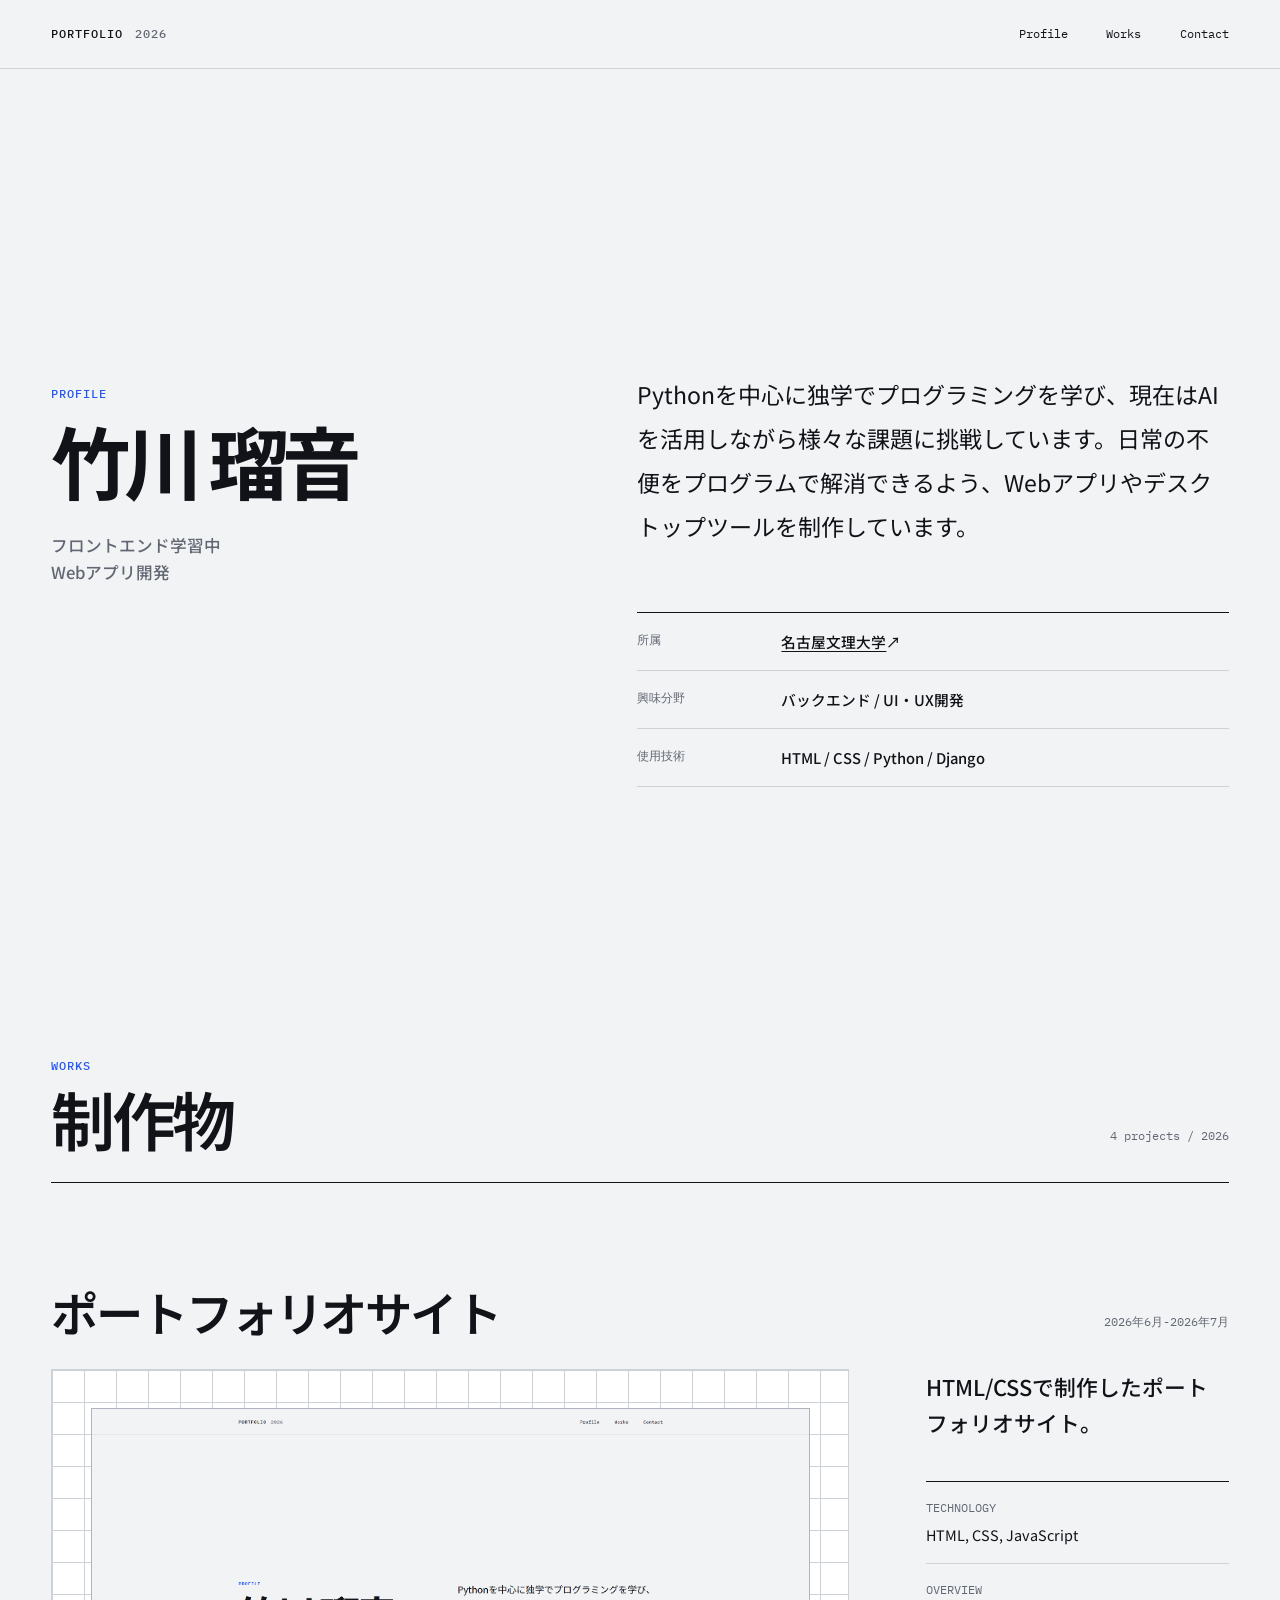
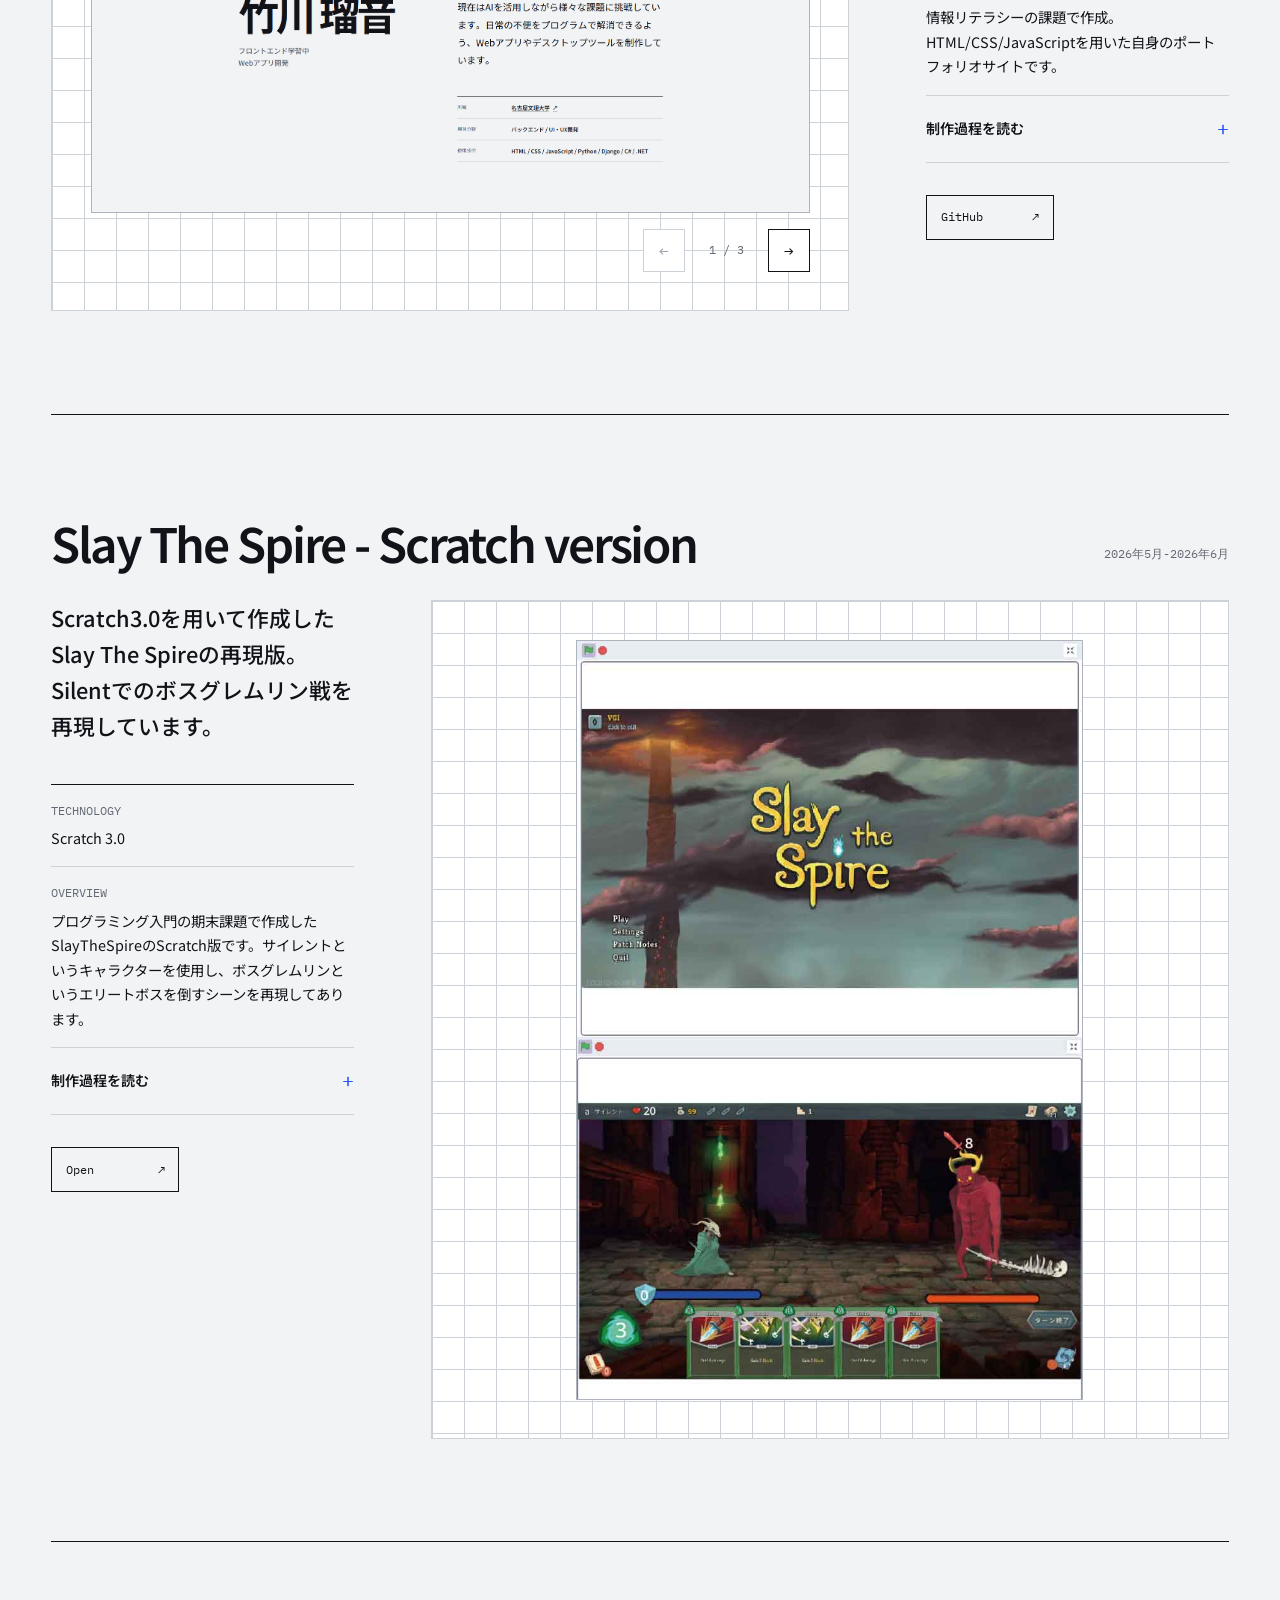
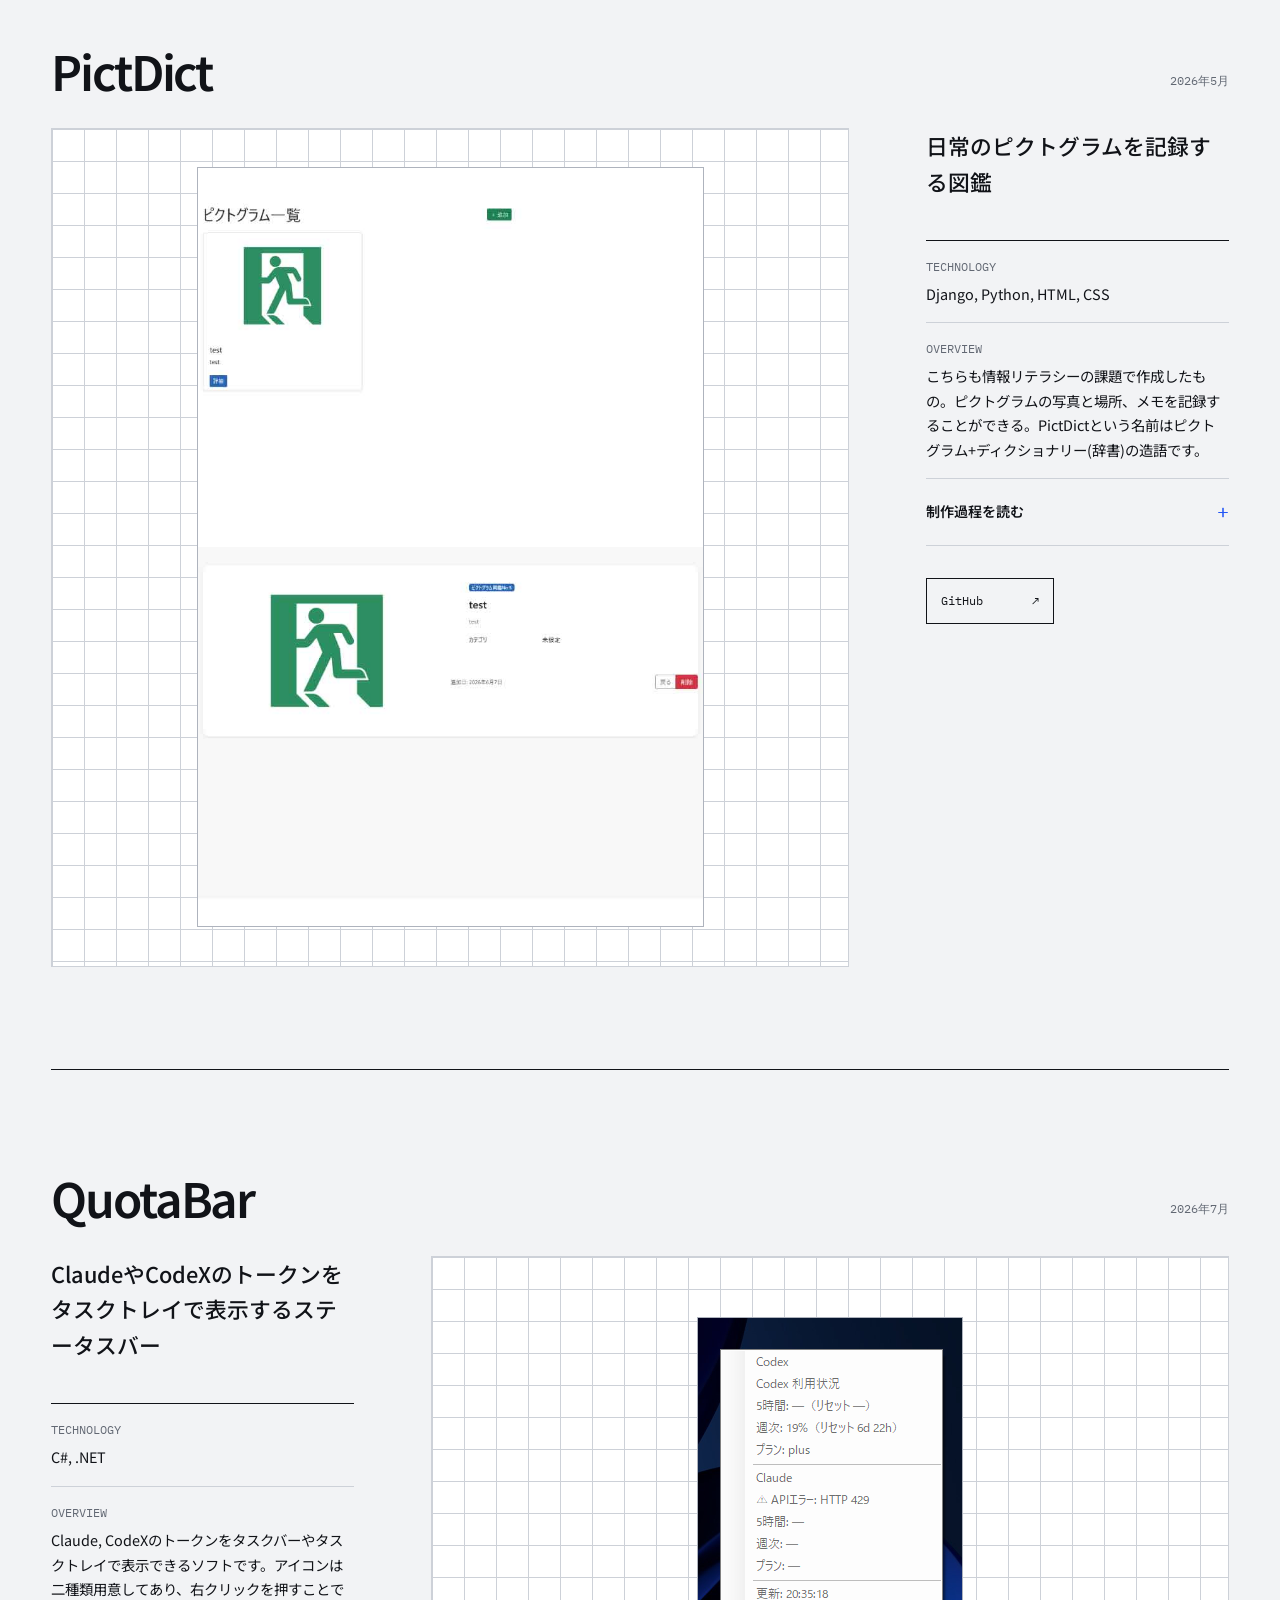
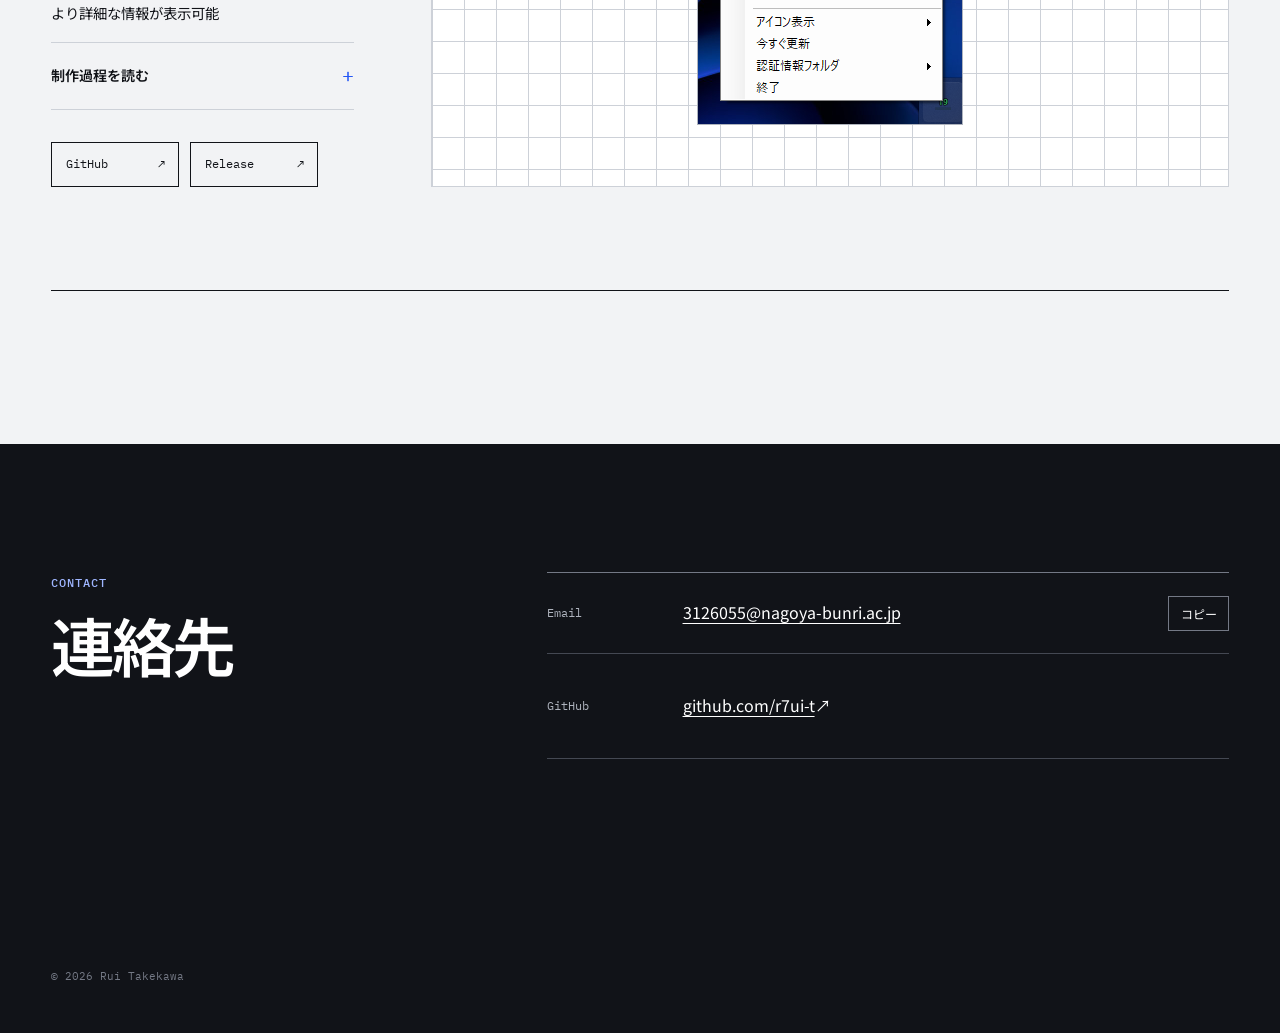
==== commit 9ffd00f6: "微調整" ====
--- a/index.html
+++ b/index.html
@@ -41,7 +41,7 @@
         <dl class="profile-facts">
           <div>
             <dt>所属</dt>
-            <dd><a href="https://www.nagoya-bunri.ac.jp/" target="_blank" rel="noopener noreferrer">名古屋文理大学<span aria-hidden="true">↗</span></a></dd>
+            <dd><a href="https://www.nagoya-bunri.ac.jp/" target="_blank" rel="noopener noreferrer">名古屋文理大学</a><span aria-hidden="true">↗</span></dd>
           </div>
           <div>
             <dt>興味分野</dt>
@@ -49,7 +49,7 @@
           </div>
           <div>
             <dt>使用技術</dt>
-            <dd>HTML / CSS / JavaScript / Python / Django / C# / .NET</dd>
+            <dd>HTML / CSS / Python / Django</dd>
           </div>
         </dl>
       </div>
@@ -87,7 +87,7 @@
         </div>
         <div class="contact-row">
           <span>GitHub</span>
-          <a href="https://github.com/r7ui-t" target="_blank" rel="noopener noreferrer">github.com/r7ui-t<span aria-hidden="true">↗</span></a>
+          <p><a href="https://github.com/r7ui-t" target="_blank" rel="noopener noreferrer">github.com/r7ui-t</a><span aria-hidden="true">↗</span></p>
         </div>
       </div>
 
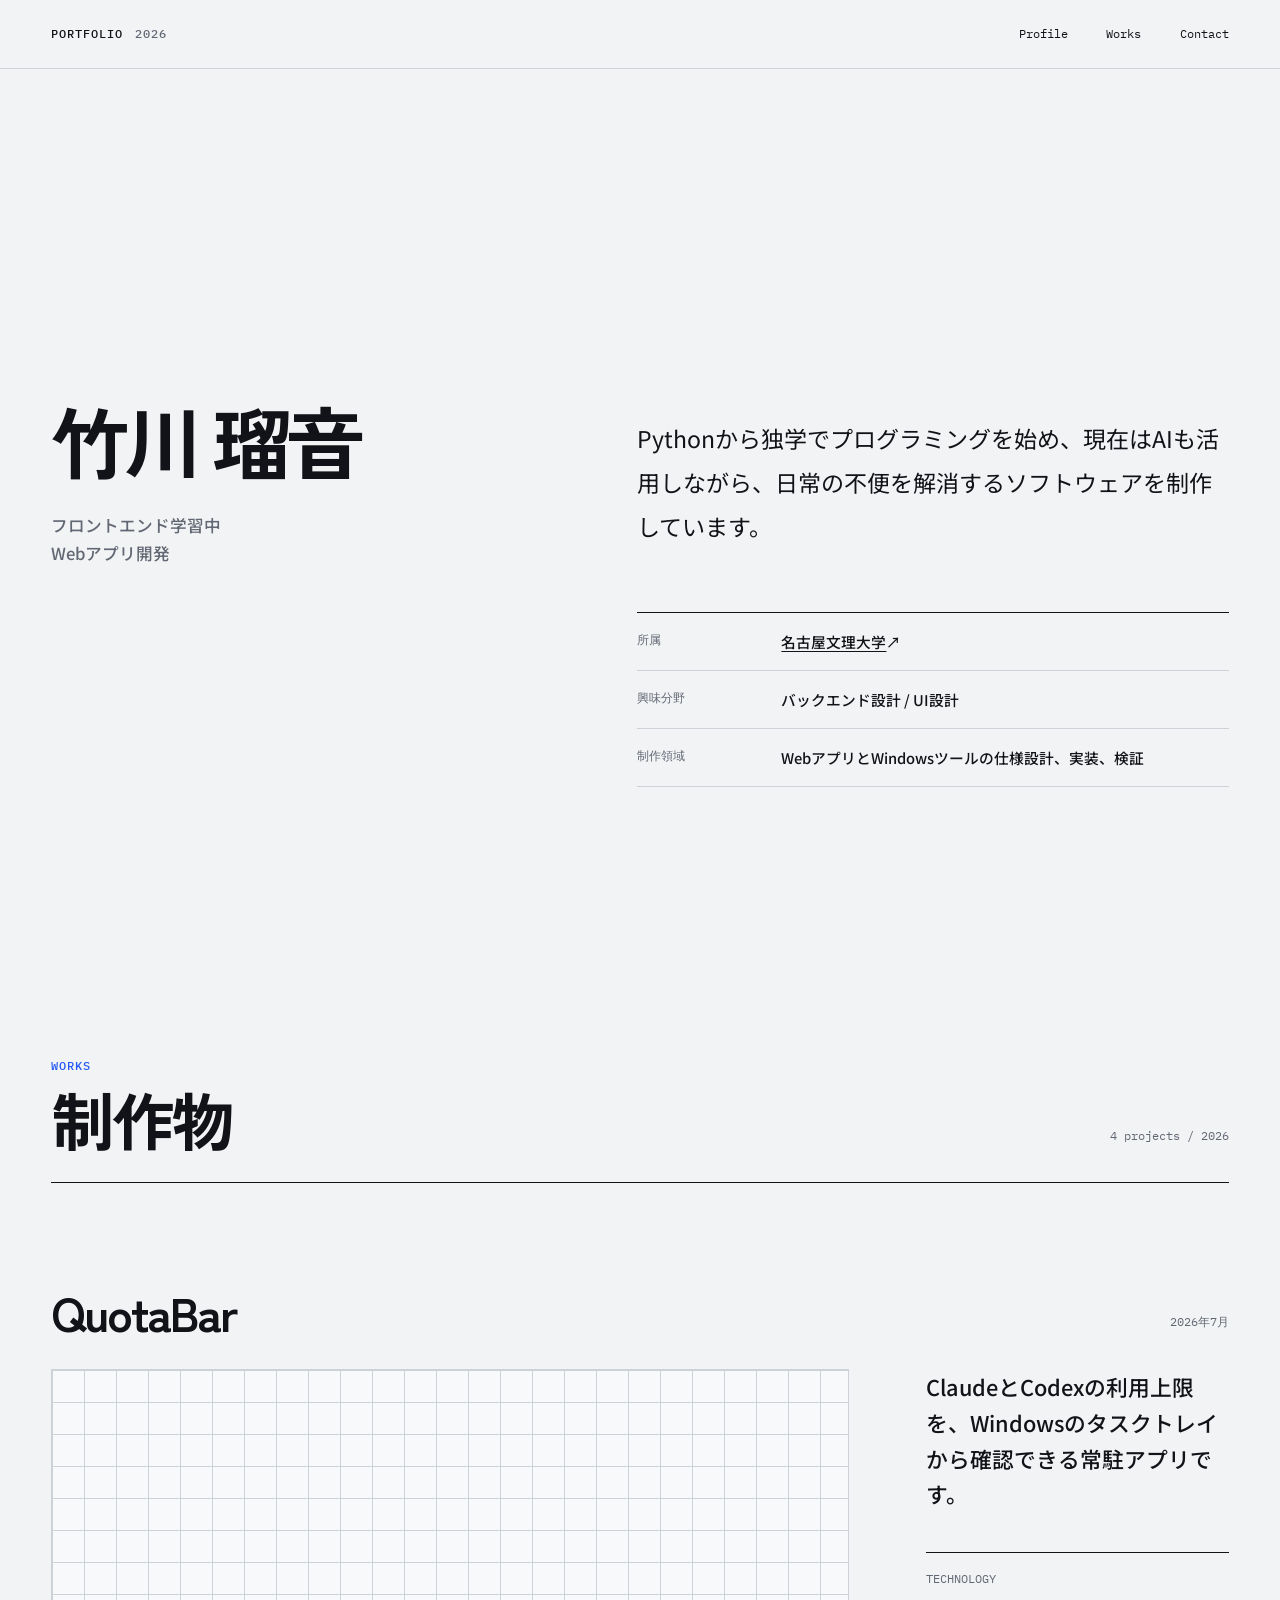
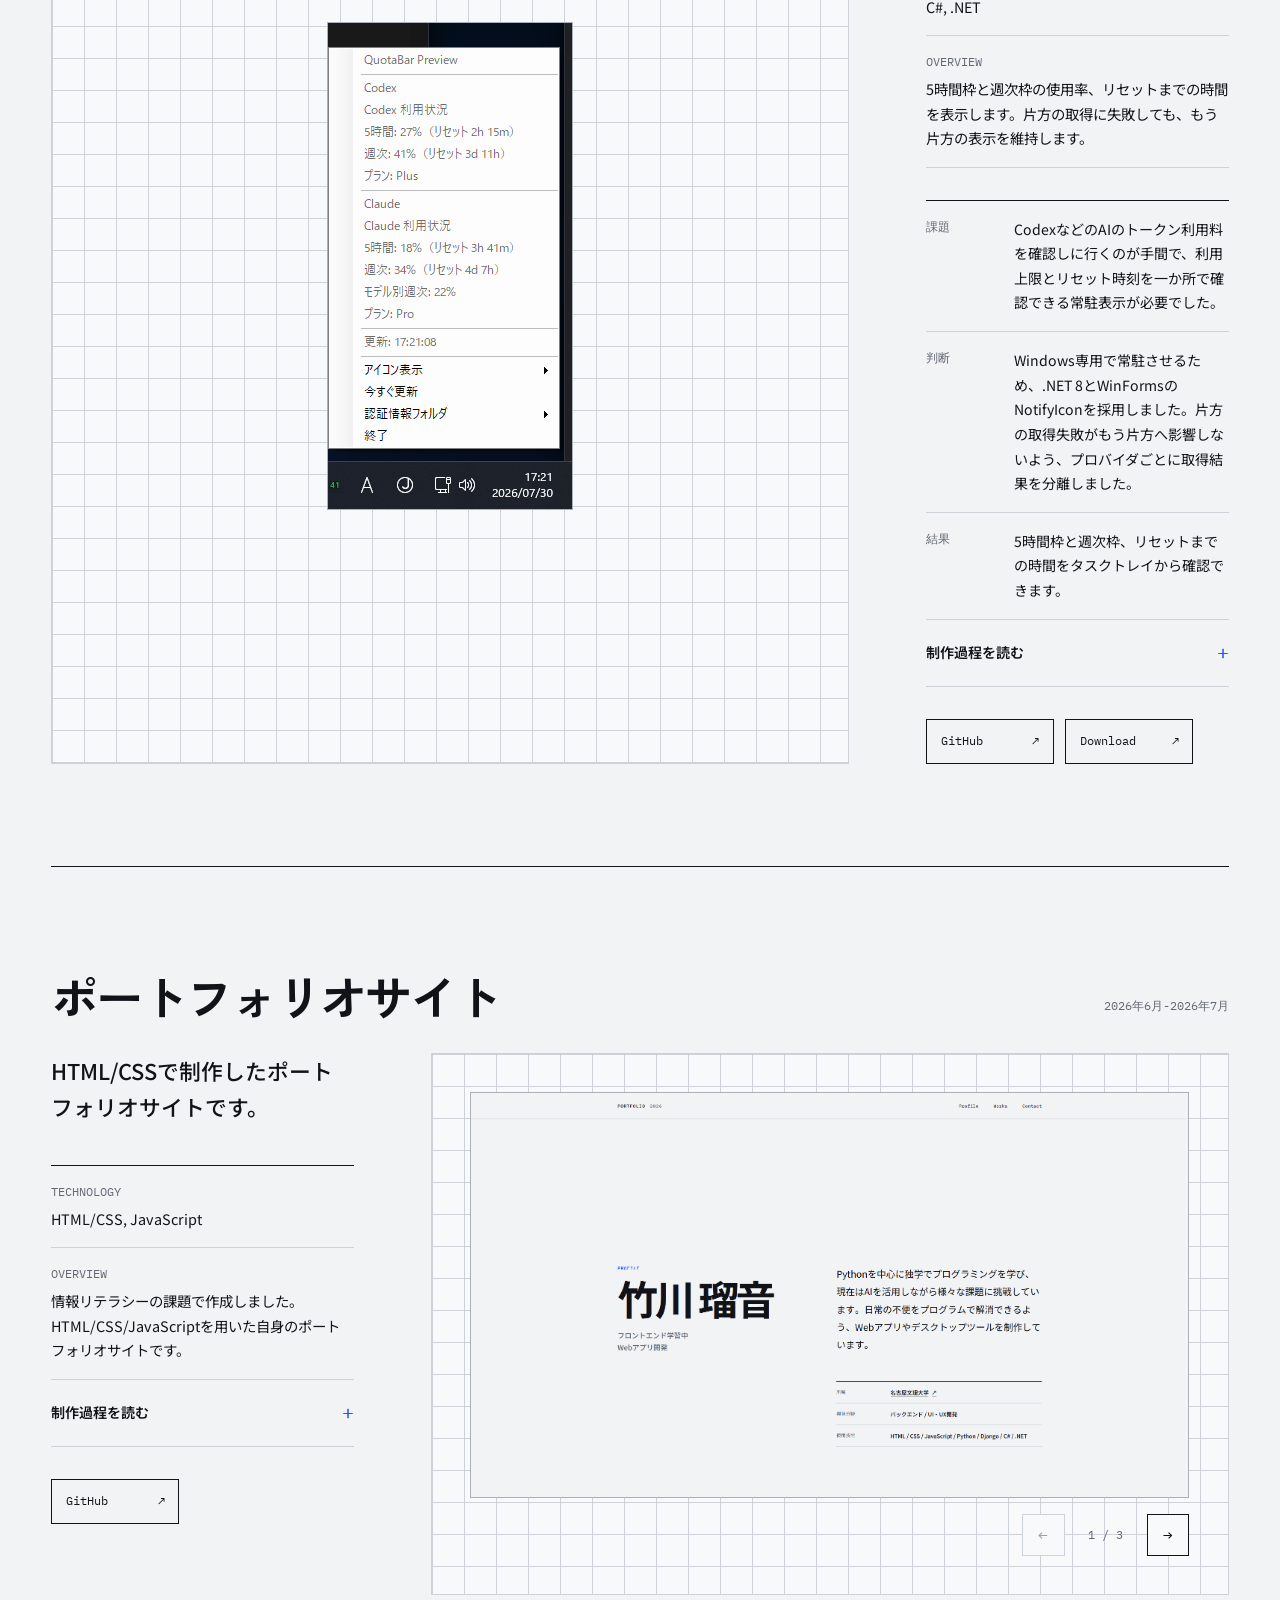
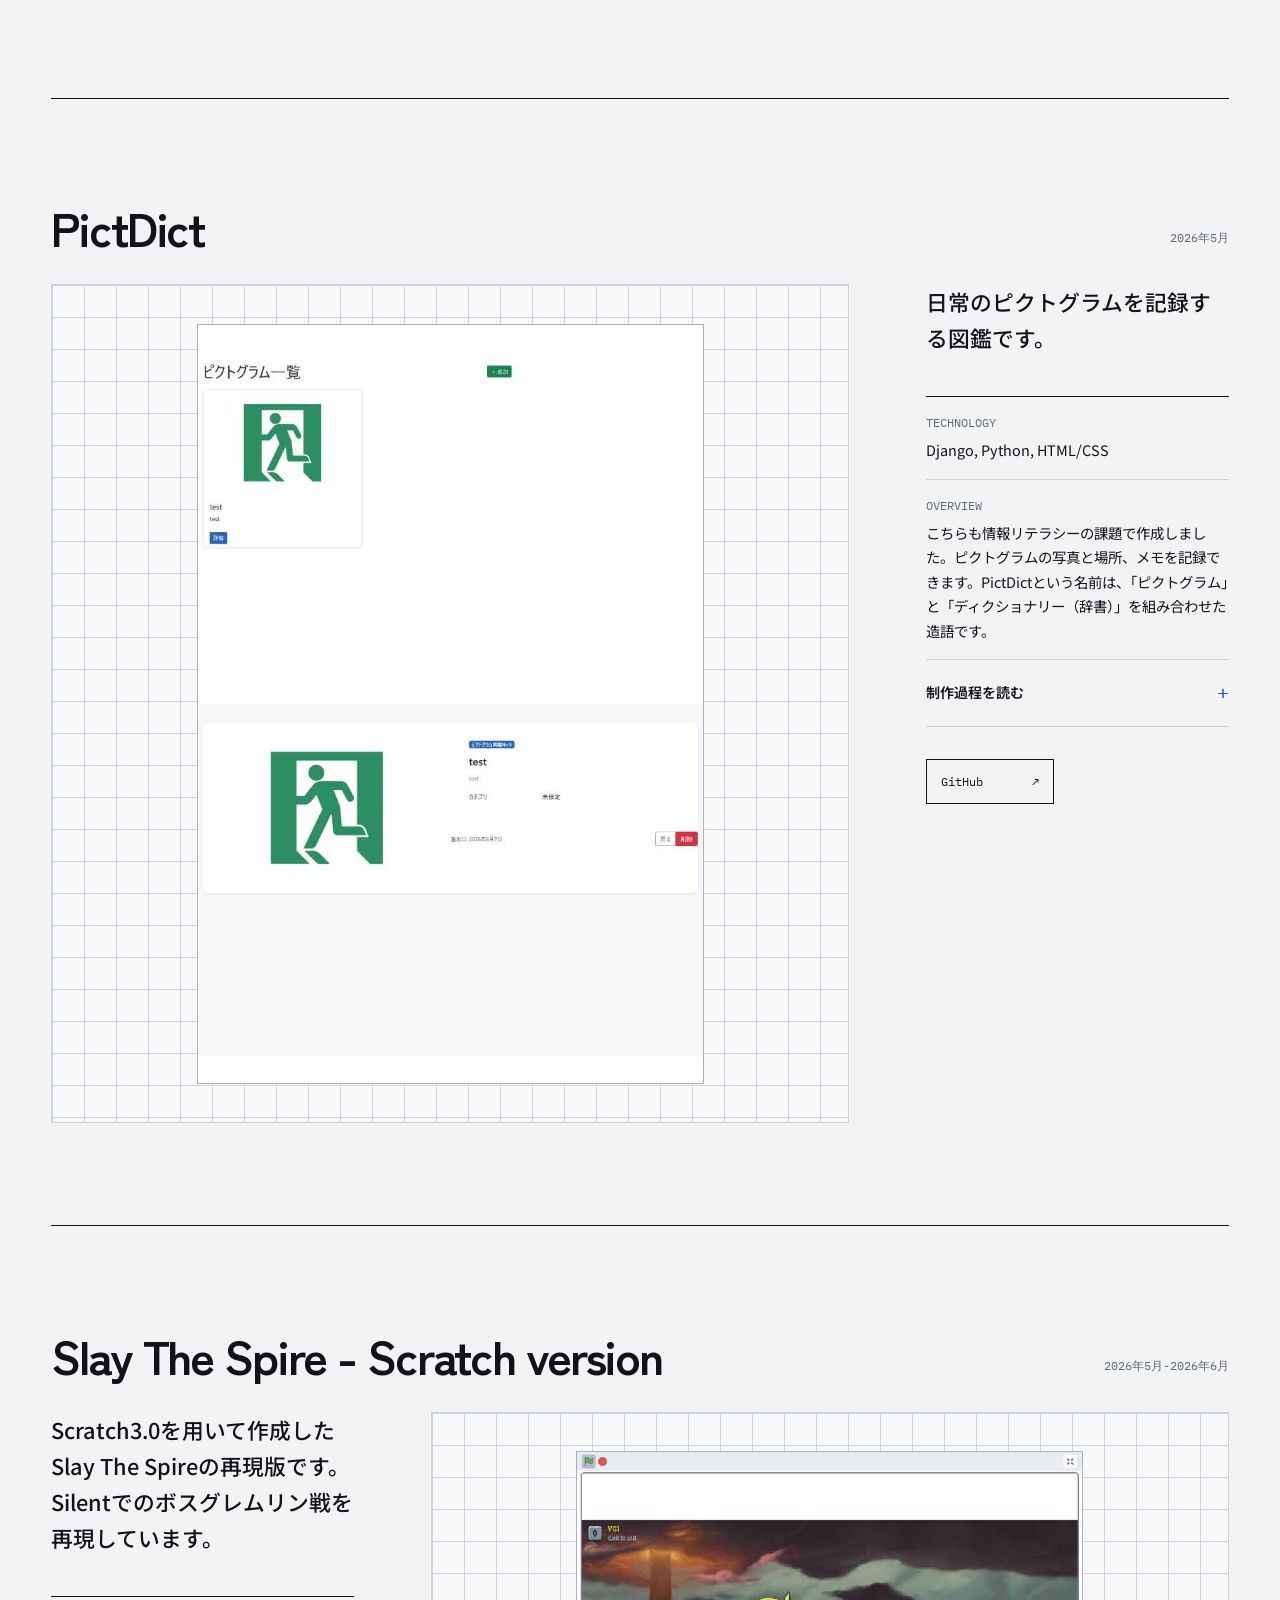
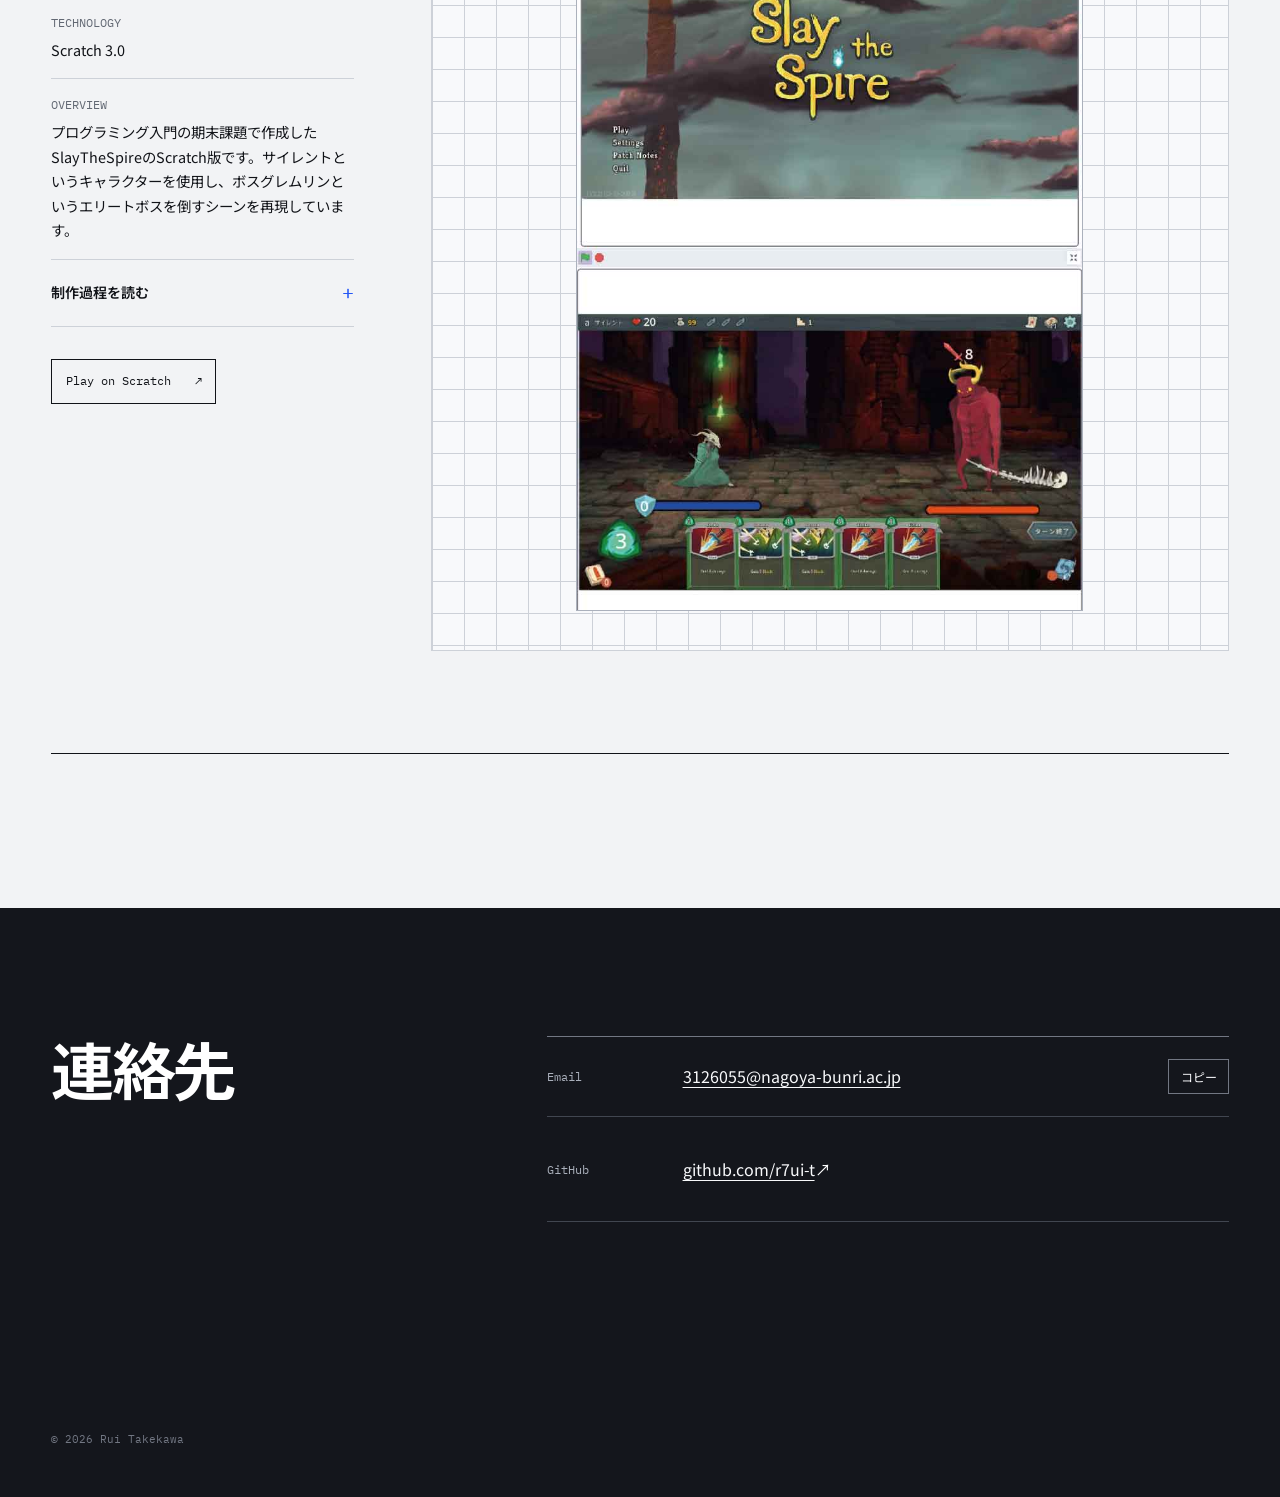
==== commit 37925238: "作品情報の更新し/ファビコン追加" ====
--- a/index.html
+++ b/index.html
@@ -4,10 +4,25 @@
   <meta charset="UTF-8">
   <meta name="viewport" content="width=device-width, initial-scale=1.0">
   <meta name="description" content="竹川瑠音のポートフォリオ。Webアプリやデスクトップツールなどの制作物と制作過程を掲載しています。">
+  <meta property="og:type" content="website">
+  <meta property="og:locale" content="ja_JP">
+  <meta property="og:title" content="竹川 瑠音 — Portfolio">
+  <meta property="og:description" content="竹川瑠音のポートフォリオ。Webアプリやデスクトップツールなどの制作物と制作過程を掲載しています。">
+  <meta property="og:url" content="https://r7ui-t.github.io/portfolio/">
+  <meta property="og:image" content="https://r7ui-t.github.io/portfolio/images/og/portfolio-og.png">
+  <meta property="og:image:width" content="1200">
+  <meta property="og:image:height" content="630">
+  <meta property="og:image:alt" content="竹川瑠音のポートフォリオと代表作QuotaBar">
+  <meta name="twitter:card" content="summary_large_image">
+  <meta name="twitter:title" content="竹川 瑠音 — Portfolio">
+  <meta name="twitter:description" content="竹川瑠音のポートフォリオ。Webアプリやデスクトップツールなどの制作物と制作過程を掲載しています。">
+  <meta name="twitter:image" content="https://r7ui-t.github.io/portfolio/images/og/portfolio-og.png">
+  <meta name="twitter:image:alt" content="竹川瑠音のポートフォリオと代表作QuotaBar">
   <title>竹川 瑠音 — Portfolio</title>
+  <link rel="icon" href="images/favicon.svg" type="image/svg+xml">
   <link rel="preconnect" href="https://fonts.googleapis.com">
   <link rel="preconnect" href="https://fonts.gstatic.com" crossorigin>
-  <link href="https://fonts.googleapis.com/css2?family=IBM+Plex+Mono:wght@400;500&family=Noto+Sans+JP:wght@400;500;600;700&display=swap" rel="stylesheet">
+  <link href="https://fonts.googleapis.com/css2?family=IBM+Plex+Mono:wght@400;500&family=Noto+Sans+JP:wght@400;500;600;700&family=Zen+Kaku+Gothic+New:wght@500;700;900&display=swap" rel="stylesheet">
   <link rel="stylesheet" href="style.css">
 </head>
 <body>
@@ -28,14 +43,13 @@
   <main id="top">
     <section class="profile section-shell" id="profile" aria-labelledby="profile-title">
       <div class="profile-heading">
-        <p class="section-label">Profile</p>
         <h1 id="profile-title">竹川 瑠音</h1>
         <p class="profile-role">フロントエンド学習中<br>Webアプリ開発</p>
       </div>
 
       <div class="profile-content">
         <p class="profile-bio">
-          Pythonを中心に独学でプログラミングを学び、現在はAIを活用しながら様々な課題に挑戦しています。日常の不便をプログラムで解消できるよう、Webアプリやデスクトップツールを制作しています。
+          Pythonから独学でプログラミングを始め、現在はAIも活用しながら、日常の不便を解消するソフトウェアを制作しています。
         </p>
 
         <dl class="profile-facts">
@@ -45,11 +59,11 @@
           </div>
           <div>
             <dt>興味分野</dt>
-            <dd>バックエンド / UI・UX開発</dd>
+            <dd>バックエンド設計 / UI設計</dd>
           </div>
           <div>
-            <dt>使用技術</dt>
-            <dd>HTML / CSS / Python / Django</dd>
+            <dt>制作領域</dt>
+            <dd>WebアプリとWindowsツールの仕様設計、実装、検証</dd>
           </div>
         </dl>
       </div>
@@ -73,7 +87,6 @@
   <footer class="contact" id="contact">
     <div class="section-shell contact-inner">
       <div>
-        <p class="section-label section-label-light">Contact</p>
         <h2>連絡先</h2>
       </div>
 
--- a/style.css
+++ b/style.css
@@ -1,12 +1,27 @@
+/* Hallmark · pre-emit critique: P5 H5 E5 S5 R5 V4 */
+
 :root {
   --canvas: #f2f3f5;
-  --paper: #ffffff;
+  --paper: #f8f9fb;
   --ink: #111318;
   --muted: #626873;
   --rule: #cdd1d8;
+  --rule-strong: #abb1bc;
+  --disabled: #999faa;
   --blue: #2457f5;
   --blue-dark: #173ab0;
-  --footer: #111318;
+  --footer: #14161c;
+  --footer-ink: #f8f9fb;
+  --footer-muted: #aab0bb;
+  --footer-rule: #727783;
+  --footer-rule-muted: #414650;
+  --footer-accent: #a8bdff;
+  --stage-muted: #e7ebf1;
+  --font-display: "Zen Kaku Gothic New", sans-serif;
+  --font-body: "Noto Sans JP", sans-serif;
+  --font-mono: "IBM Plex Mono", monospace;
+  --ease-out: cubic-bezier(0.16, 1, 0.3, 1);
+  --dur-short: 160ms;
   --content-width: 1280px;
   --page-padding: clamp(1.25rem, 4vw, 4.5rem);
 }
@@ -18,15 +33,17 @@
 }
 
 html {
+  overflow-x: clip;
   scroll-behavior: smooth;
   scroll-padding-top: 5rem;
 }
 
 body {
   margin: 0;
+  overflow-x: clip;
   color: var(--ink);
   background: var(--canvas);
-  font-family: "Noto Sans JP", sans-serif;
+  font-family: var(--font-body);
   line-height: 1.7;
   text-rendering: optimizeLegibility;
 }
@@ -84,7 +101,7 @@
   display: inline-flex;
   gap: 0.75rem;
   color: var(--ink);
-  font-family: "IBM Plex Mono", monospace;
+  font-family: var(--font-mono);
   font-size: 0.76rem;
   font-weight: 500;
   letter-spacing: 0.08em;
@@ -99,7 +116,7 @@
   display: flex;
   align-items: center;
   gap: clamp(1rem, 3vw, 2.5rem);
-  font-family: "IBM Plex Mono", monospace;
+  font-family: var(--font-mono);
   font-size: 0.78rem;
 }
 
@@ -117,7 +134,7 @@
 .project-tech,
 .contact-row > span,
 .footer-note {
-  font-family: "IBM Plex Mono", monospace;
+  font-family: var(--font-mono);
 }
 
 .section-label {
@@ -140,6 +157,7 @@
 
 .profile-heading h1 {
   margin: 0;
+  font-family: var(--font-display);
   font-size: clamp(3.5rem, 6.2vw, 6.75rem);
   font-weight: 700;
   letter-spacing: -0.075em;
@@ -182,7 +200,7 @@
 
 .profile-facts dt {
   color: var(--muted);
-  font-family: "IBM Plex Mono", monospace;
+  font-family: var(--font-mono);
   font-size: 0.78rem;
 }
 
@@ -219,6 +237,7 @@
 .section-heading h2,
 .contact h2 {
   margin: 0;
+  font-family: var(--font-display);
   font-size: clamp(2.5rem, 5vw, 5.5rem);
   font-weight: 600;
   letter-spacing: -0.055em;
@@ -270,6 +289,7 @@
 
 .project-title {
   margin: 0;
+  font-family: var(--font-display);
   font-size: clamp(1.9rem, 3.7vw, 4.2rem);
   font-weight: 600;
   letter-spacing: -0.045em;
@@ -279,7 +299,7 @@
 .project-period {
   margin: 0 0 0.25rem;
   color: var(--muted);
-  font-family: "IBM Plex Mono", monospace;
+  font-family: var(--font-mono);
   font-size: 0.75rem;
   text-align: right;
 }
@@ -317,7 +337,7 @@
   width: auto;
   max-height: min(67vw, 760px);
   object-fit: contain;
-  border: 1px solid #aeb3bd;
+  border: 1px solid var(--rule-strong);
   background: var(--paper);
 }
 
@@ -360,20 +380,20 @@
   border: 1px solid var(--ink);
   color: var(--ink);
   background: var(--paper);
-  font-family: "IBM Plex Mono", monospace;
+  font-family: var(--font-mono);
   font-size: 1rem;
   cursor: pointer;
 }
 
 .gallery-button:hover:not(:disabled) {
   border-color: var(--blue);
-  color: white;
+  color: var(--footer-ink);
   background: var(--blue);
 }
 
 .gallery-button:disabled {
   border-color: var(--rule);
-  color: #9ba0aa;
+  color: var(--disabled);
   cursor: default;
 }
 
@@ -381,13 +401,13 @@
   min-width: 3.75rem;
   margin: 0;
   color: var(--muted);
-  font-family: "IBM Plex Mono", monospace;
+  font-family: var(--font-mono);
   font-size: 0.75rem;
   text-align: center;
 }
 
 .project--claudestatusbar .project-stage {
-  background-color: #e8edf4;
+  background-color: var(--stage-muted);
   background-image: none;
 }
 
@@ -429,6 +449,31 @@
 .project-meta dd {
   margin: 0;
   font-size: 0.9rem;
+}
+
+.project-case-study {
+  margin: 2rem 0 0;
+  border-top: 1px solid var(--ink);
+}
+
+.project-case-study > div {
+  display: grid;
+  grid-template-columns: 4.5rem minmax(0, 1fr);
+  gap: 1rem;
+  padding: 1rem 0;
+  border-bottom: 1px solid var(--rule);
+}
+
+.project-case-study dt {
+  color: var(--muted);
+  font-family: var(--font-mono);
+  font-size: 0.72rem;
+}
+
+.project-case-study dd {
+  margin: 0;
+  font-size: 0.88rem;
+  line-height: 1.75;
 }
 
 .project-details {
@@ -454,7 +499,7 @@
 .project-details summary::after {
   content: "+";
   color: var(--blue);
-  font-family: "IBM Plex Mono", monospace;
+  font-family: var(--font-mono);
   font-size: 1.25rem;
   font-weight: 400;
 }
@@ -489,15 +534,16 @@
   border: 1px solid var(--ink);
   color: var(--ink);
   background: transparent;
-  font-family: "IBM Plex Mono", monospace;
+  font-family: var(--font-mono);
   font-size: 0.74rem;
   text-decoration: none;
-  transition: color 160ms ease, background-color 160ms ease, border-color 160ms ease;
+  white-space: nowrap;
+  transition: color var(--dur-short) var(--ease-out), background-color var(--dur-short) var(--ease-out), border-color var(--dur-short) var(--ease-out);
 }
 
 .project-link:hover {
   border-color: var(--blue);
-  color: white;
+  color: var(--footer-ink);
   background: var(--blue);
 }
 
@@ -513,12 +559,8 @@
   padding-block: clamp(5rem, 10vw, 9rem) 3rem;
 }
 
-.section-label-light {
-  color: #9fb6ff;
-}
-
 .contact-links {
-  border-top: 1px solid #747985;
+  border-top: 1px solid var(--footer-rule);
 }
 
 .contact-row {
@@ -527,17 +569,17 @@
   gap: 1.5rem;
   align-items: center;
   padding: 1.4rem 0;
-  border-bottom: 1px solid #444852;
+  border-bottom: 1px solid var(--footer-rule-muted);
 }
 
 .contact-row > span {
-  color: #aeb3bd;
+  color: var(--footer-muted);
   font-size: 0.73rem;
 }
 
 .contact-row a {
   width: fit-content;
-  color: white;
+  color: var(--footer-ink);
 }
 
 .contact-value {
@@ -551,28 +593,28 @@
 .copy-button {
   flex: 0 0 auto;
   padding: 0.5rem 0.7rem;
-  border: 1px solid #747985;
-  color: white;
+  border: 1px solid var(--footer-rule);
+  color: var(--footer-ink);
   background: transparent;
-  font-family: "Noto Sans JP", sans-serif;
+  font-family: var(--font-body);
   font-size: 0.75rem;
   cursor: pointer;
 }
 
 .copy-button:hover {
-  border-color: #9fb6ff;
-  color: #9fb6ff;
+  border-color: var(--footer-accent);
+  color: var(--footer-accent);
 }
 
 .copy-button.is-copied {
-  border-color: #9fb6ff;
-  color: #9fb6ff;
+  border-color: var(--footer-accent);
+  color: var(--footer-accent);
 }
 
 .footer-note {
   grid-column: 1 / -1;
   margin: 5rem 0 0;
-  color: #747985;
+  color: var(--footer-rule);
   font-size: 0.68rem;
 }
 
@@ -698,6 +740,11 @@
     max-height: 640px;
   }
 
+  .project-case-study > div {
+    grid-template-columns: 1fr;
+    gap: 0.35rem;
+  }
+
   .project--claudestatusbar .project-gallery img {
     max-height: 440px;
   }
@@ -709,6 +756,10 @@
 
   .project-link {
     min-width: 0;
+  }
+
+  .project-actions .project-link:only-child {
+    grid-column: 1 / -1;
   }
 
   .contact-inner {
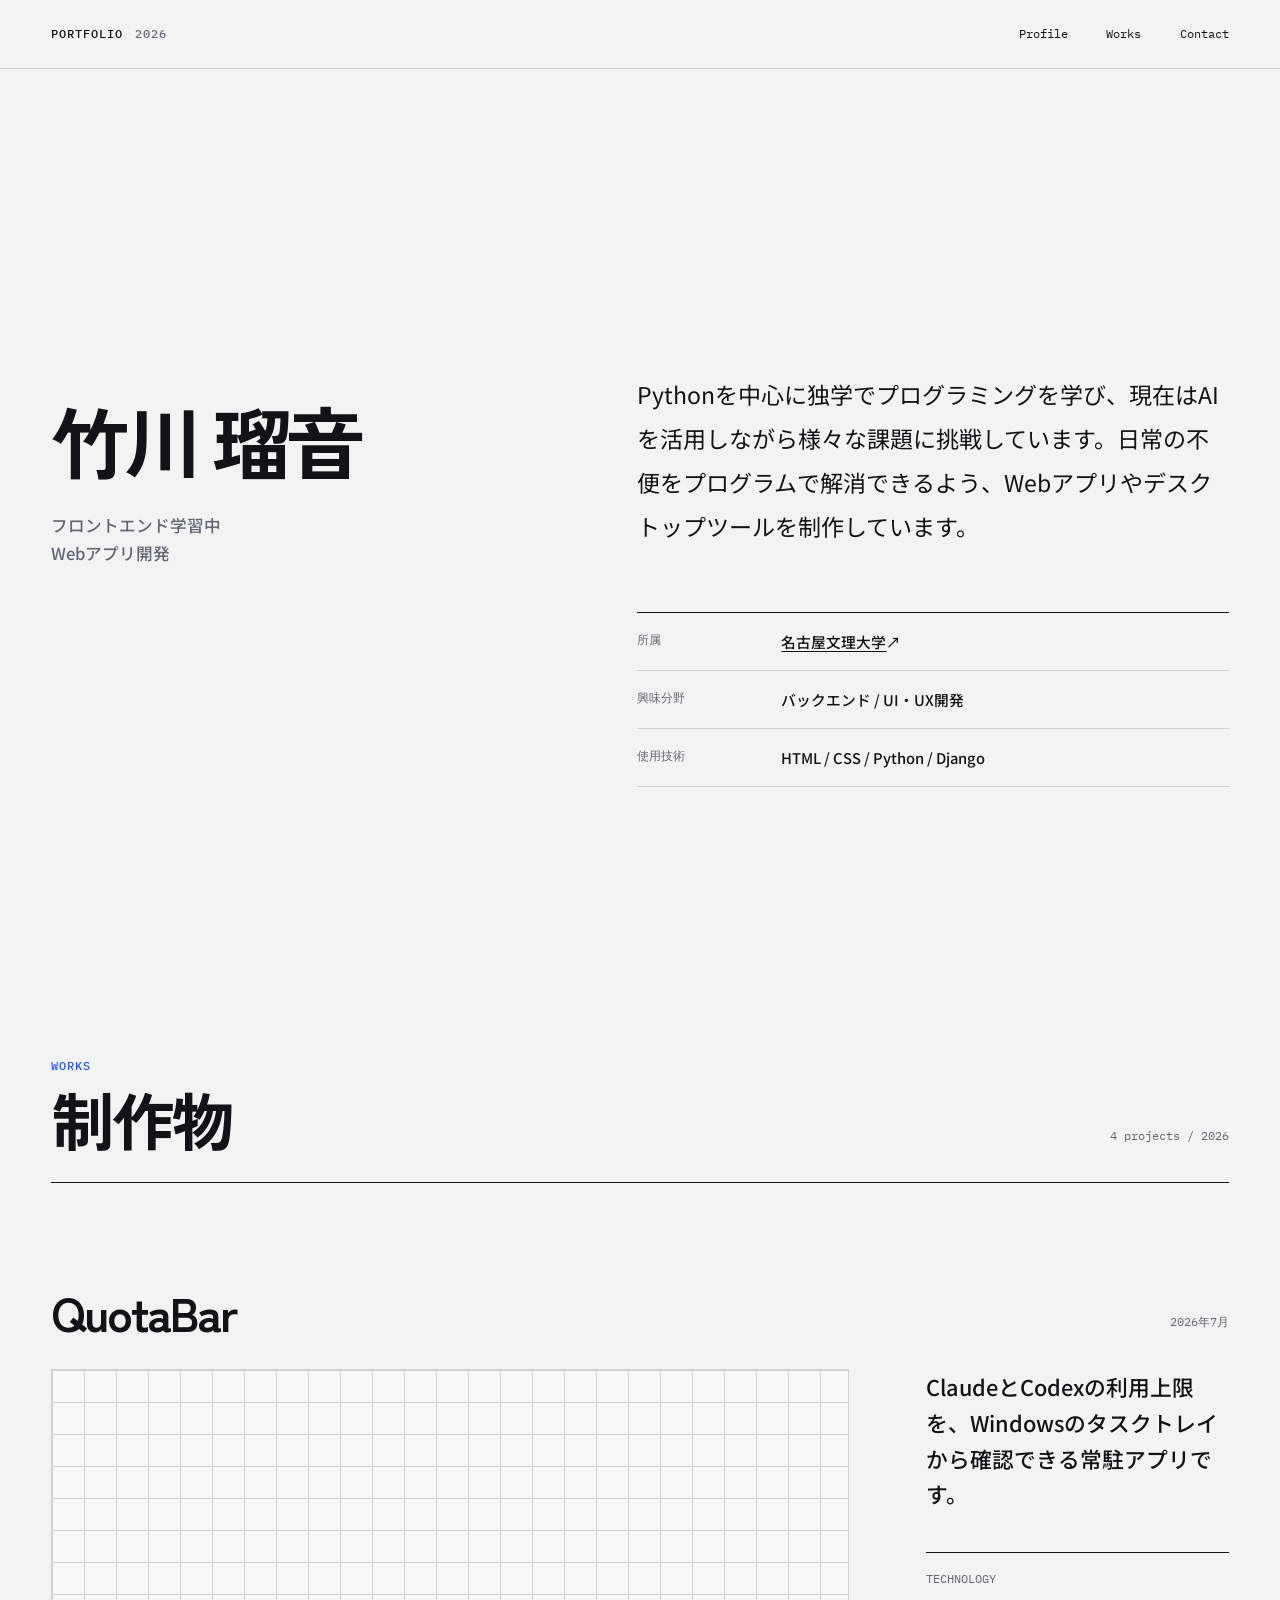
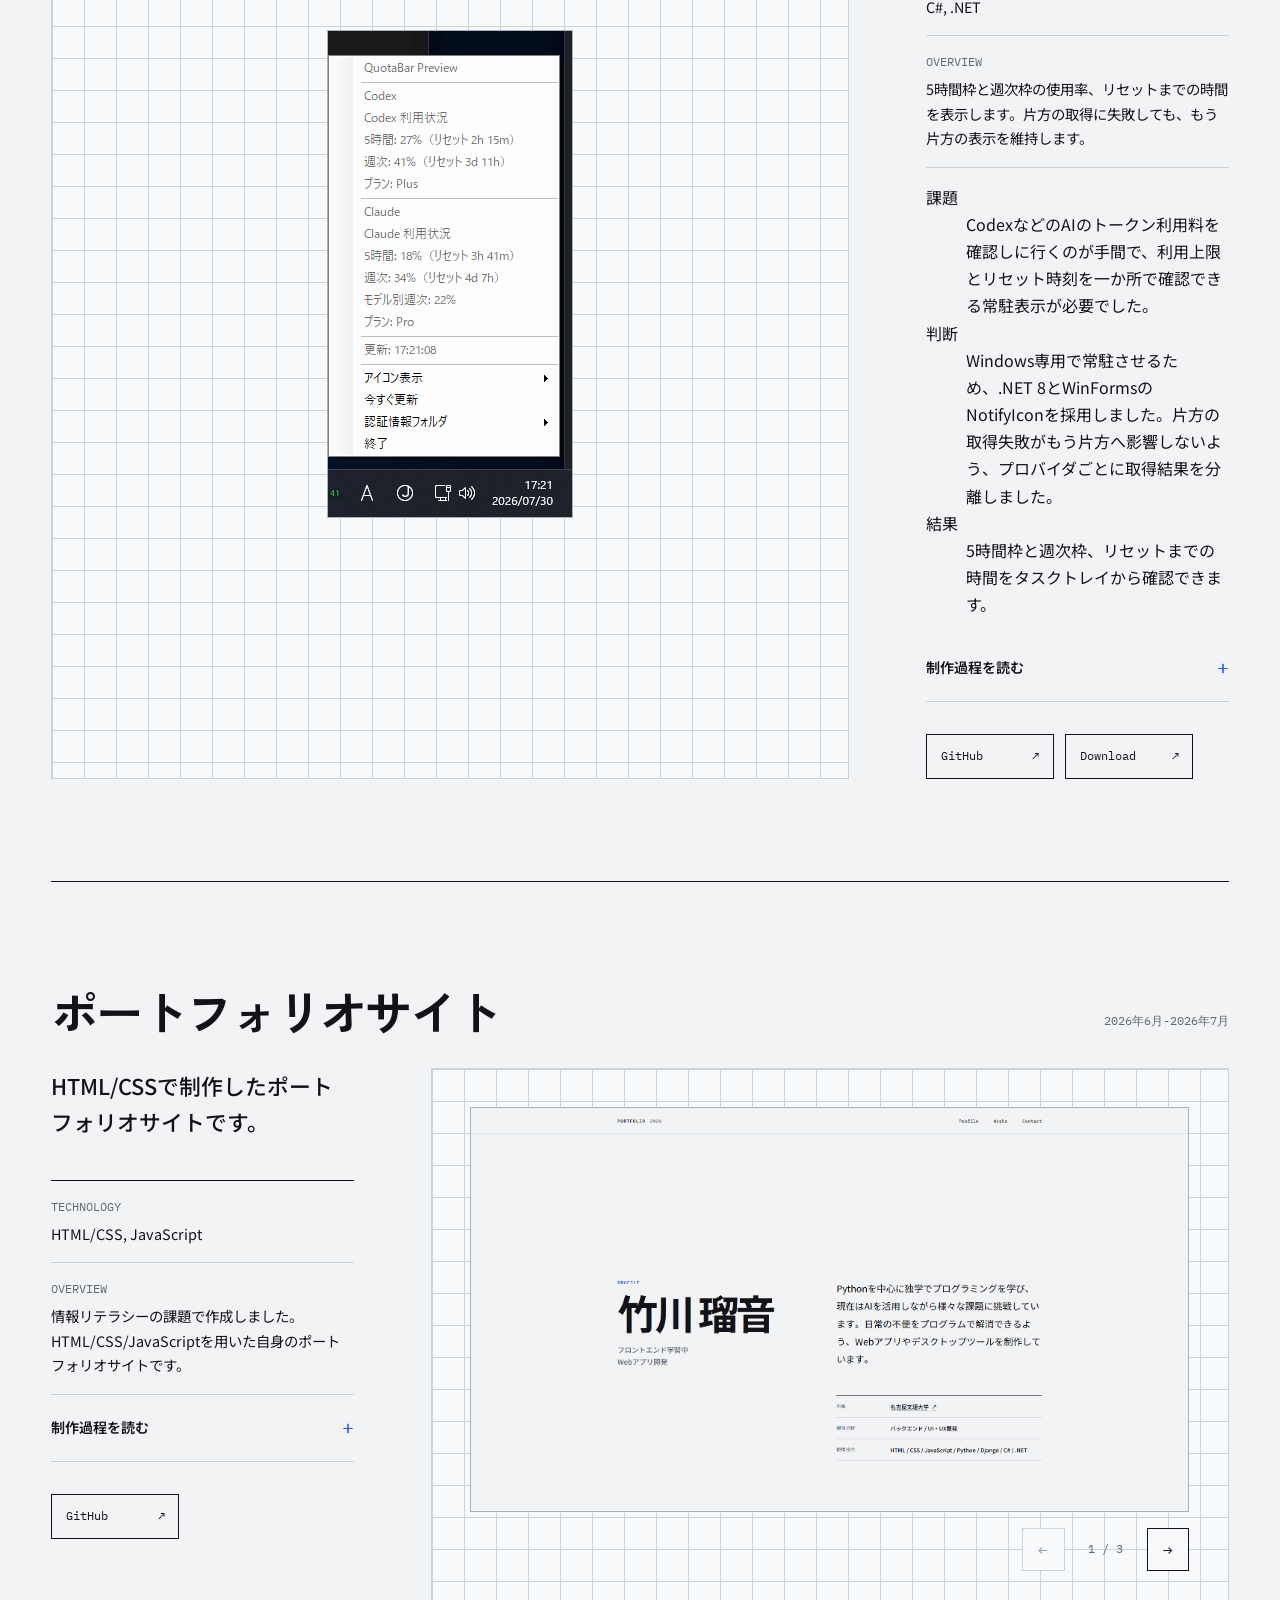
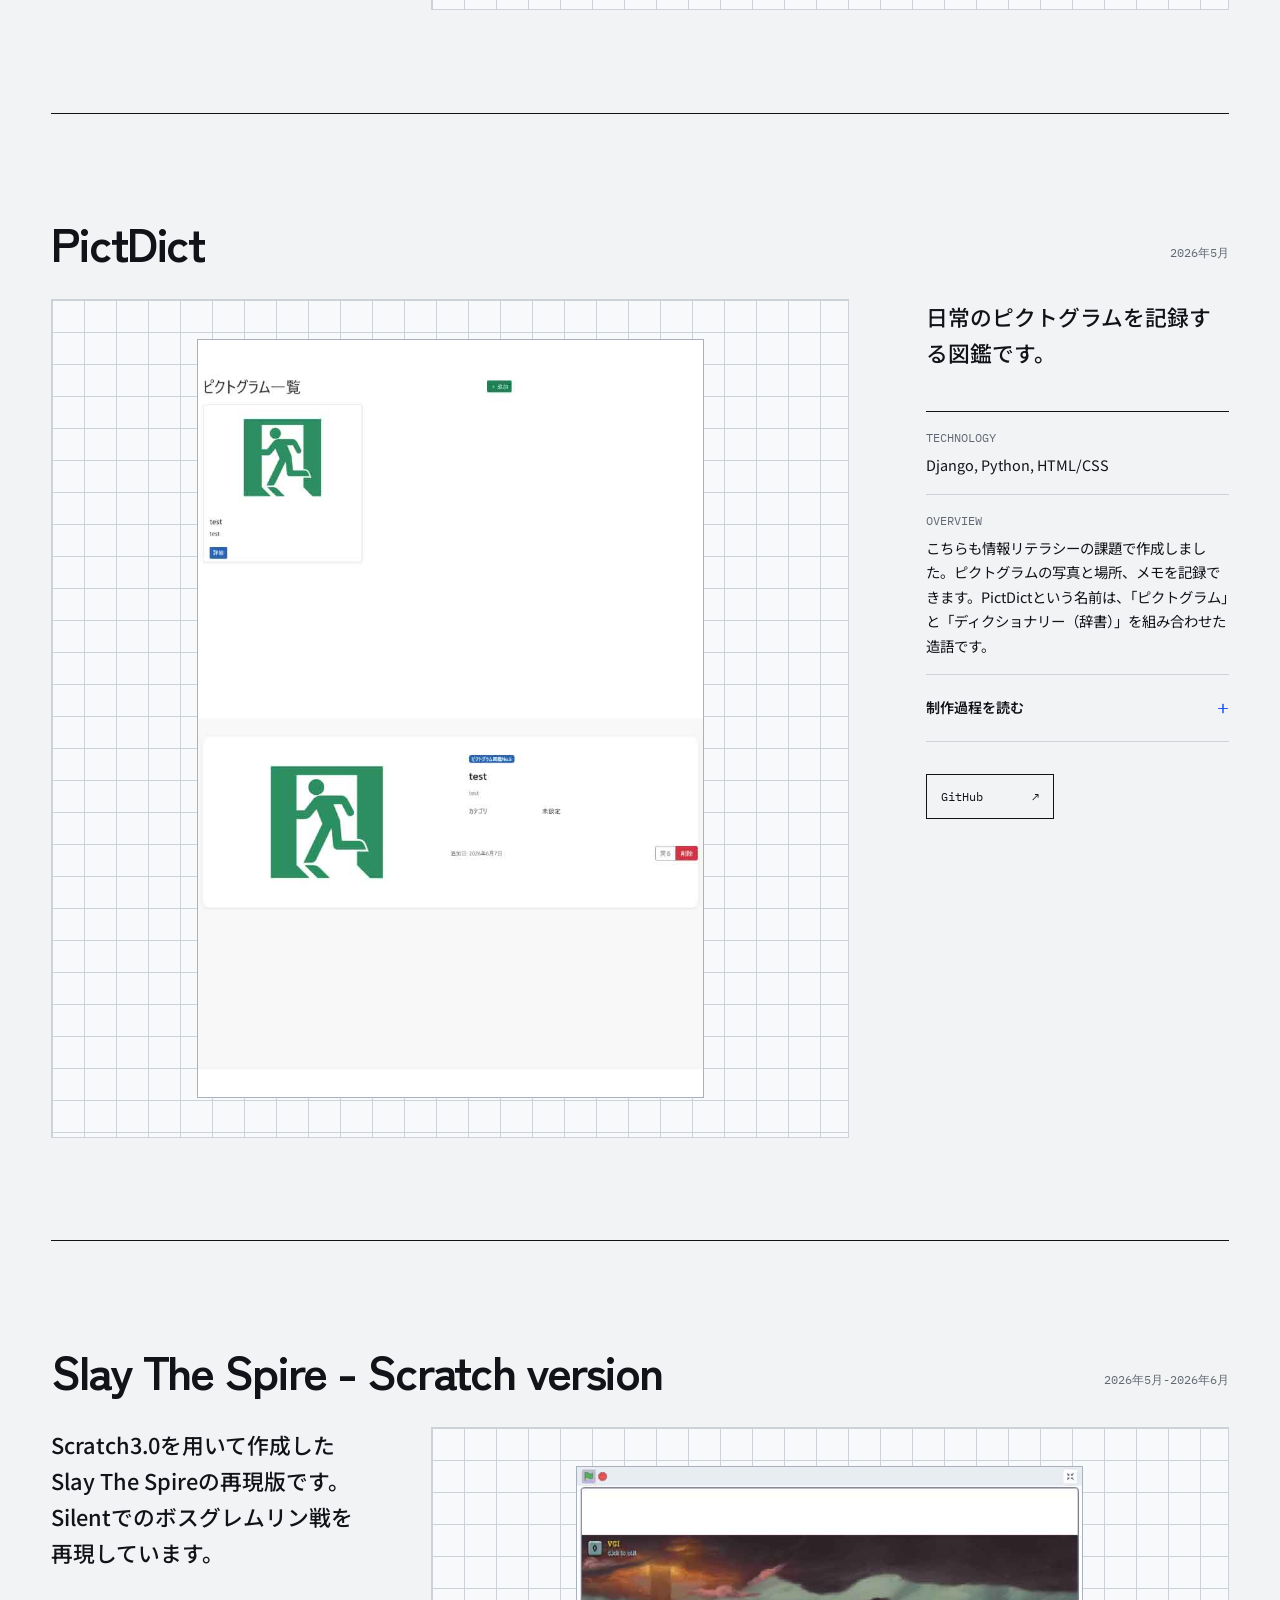
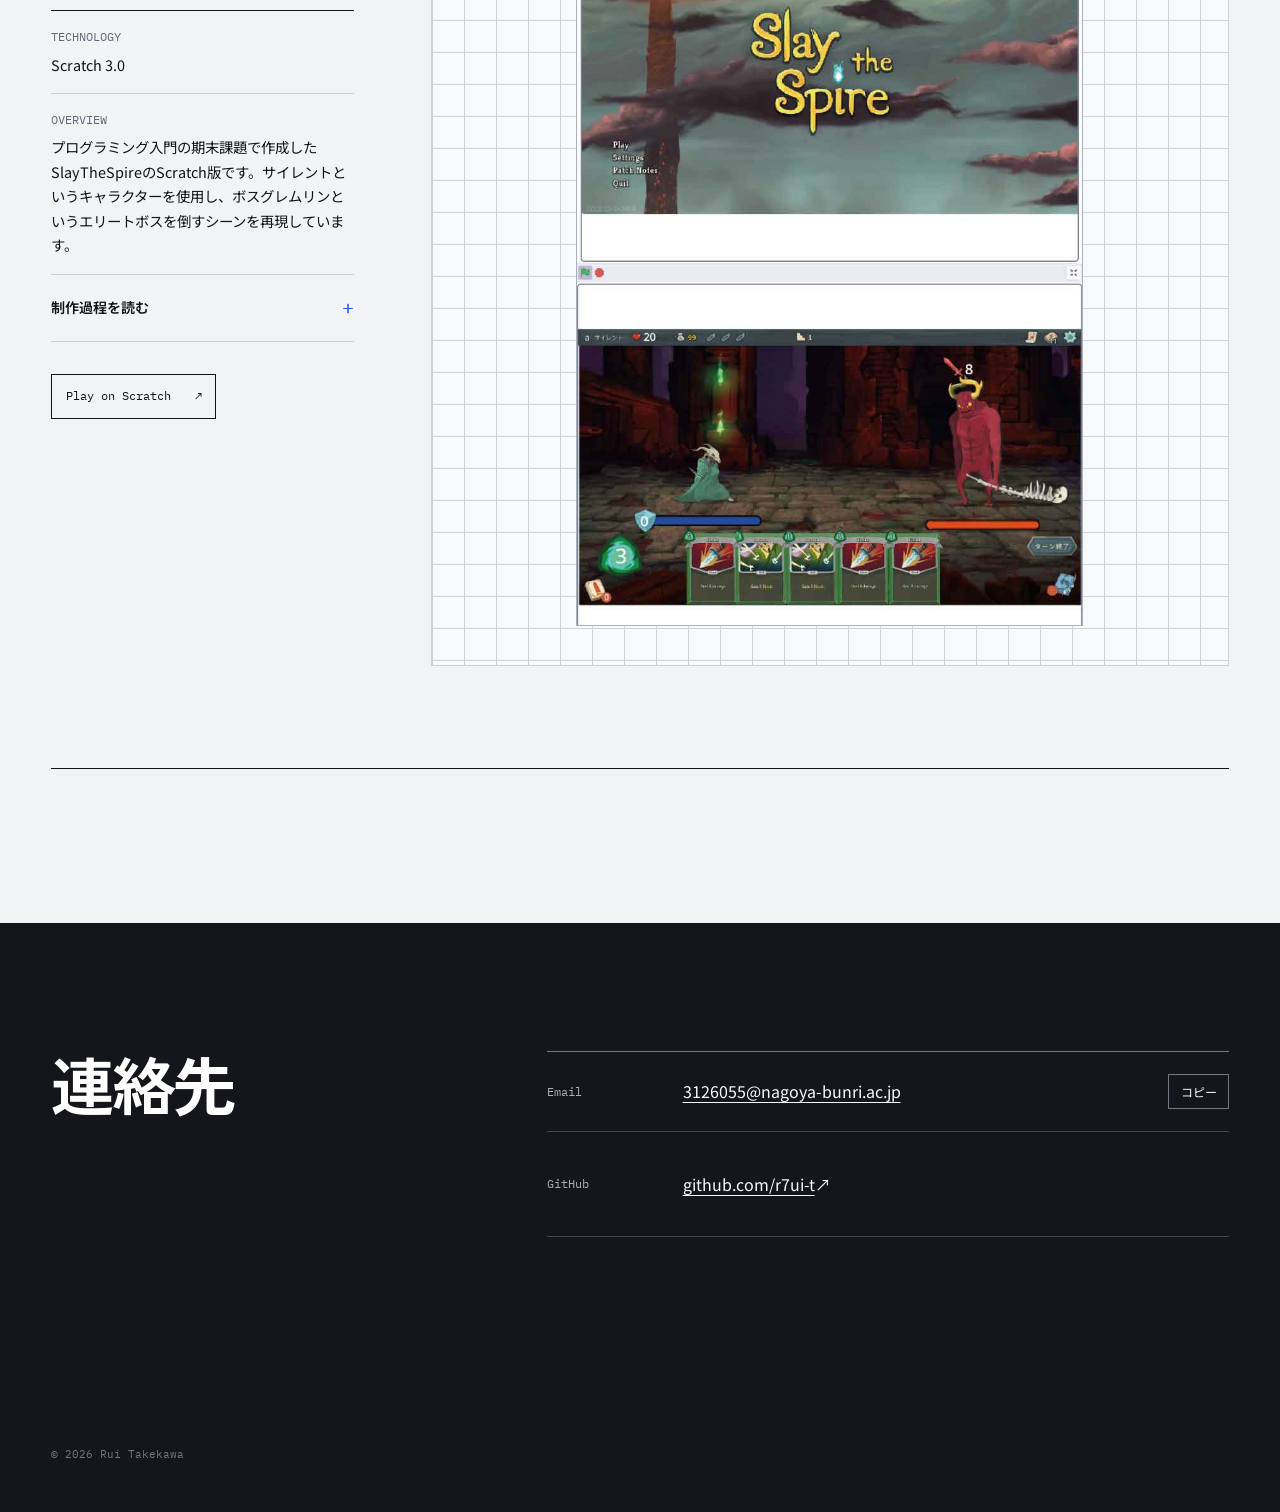
==== commit c47de22a: "フォントの変更" ====
--- a/index.html
+++ b/index.html
@@ -4,22 +4,7 @@
   <meta charset="UTF-8">
   <meta name="viewport" content="width=device-width, initial-scale=1.0">
   <meta name="description" content="竹川瑠音のポートフォリオ。Webアプリやデスクトップツールなどの制作物と制作過程を掲載しています。">
-  <meta property="og:type" content="website">
-  <meta property="og:locale" content="ja_JP">
-  <meta property="og:title" content="竹川 瑠音 — Portfolio">
-  <meta property="og:description" content="竹川瑠音のポートフォリオ。Webアプリやデスクトップツールなどの制作物と制作過程を掲載しています。">
-  <meta property="og:url" content="https://r7ui-t.github.io/portfolio/">
-  <meta property="og:image" content="https://r7ui-t.github.io/portfolio/images/og/portfolio-og.png">
-  <meta property="og:image:width" content="1200">
-  <meta property="og:image:height" content="630">
-  <meta property="og:image:alt" content="竹川瑠音のポートフォリオと代表作QuotaBar">
-  <meta name="twitter:card" content="summary_large_image">
-  <meta name="twitter:title" content="竹川 瑠音 — Portfolio">
-  <meta name="twitter:description" content="竹川瑠音のポートフォリオ。Webアプリやデスクトップツールなどの制作物と制作過程を掲載しています。">
-  <meta name="twitter:image" content="https://r7ui-t.github.io/portfolio/images/og/portfolio-og.png">
-  <meta name="twitter:image:alt" content="竹川瑠音のポートフォリオと代表作QuotaBar">
   <title>竹川 瑠音 — Portfolio</title>
-  <link rel="icon" href="images/favicon.svg" type="image/svg+xml">
   <link rel="preconnect" href="https://fonts.googleapis.com">
   <link rel="preconnect" href="https://fonts.gstatic.com" crossorigin>
   <link href="https://fonts.googleapis.com/css2?family=IBM+Plex+Mono:wght@400;500&family=Noto+Sans+JP:wght@400;500;600;700&family=Zen+Kaku+Gothic+New:wght@500;700;900&display=swap" rel="stylesheet">
@@ -49,7 +34,7 @@
 
       <div class="profile-content">
         <p class="profile-bio">
-          Pythonから独学でプログラミングを始め、現在はAIも活用しながら、日常の不便を解消するソフトウェアを制作しています。
+          Pythonを中心に独学でプログラミングを学び、現在はAIを活用しながら様々な課題に挑戦しています。日常の不便をプログラムで解消できるよう、Webアプリやデスクトップツールを制作しています。
         </p>
 
         <dl class="profile-facts">
@@ -59,11 +44,11 @@
           </div>
           <div>
             <dt>興味分野</dt>
-            <dd>バックエンド設計 / UI設計</dd>
+            <dd>バックエンド / UI・UX開発</dd>
           </div>
           <div>
-            <dt>制作領域</dt>
-            <dd>WebアプリとWindowsツールの仕様設計、実装、検証</dd>
+            <dt>使用技術</dt>
+            <dd>HTML / CSS / Python / Django</dd>
           </div>
         </dl>
       </div>
--- a/style.css
+++ b/style.css
@@ -1,5 +1,3 @@
-/* Hallmark · pre-emit critique: P5 H5 E5 S5 R5 V4 */
-
 :root {
   --canvas: #f2f3f5;
   --paper: #f8f9fb;
@@ -33,14 +31,12 @@
 }
 
 html {
-  overflow-x: clip;
   scroll-behavior: smooth;
   scroll-padding-top: 5rem;
 }
 
 body {
   margin: 0;
-  overflow-x: clip;
   color: var(--ink);
   background: var(--canvas);
   font-family: var(--font-body);
@@ -451,31 +447,6 @@
   font-size: 0.9rem;
 }
 
-.project-case-study {
-  margin: 2rem 0 0;
-  border-top: 1px solid var(--ink);
-}
-
-.project-case-study > div {
-  display: grid;
-  grid-template-columns: 4.5rem minmax(0, 1fr);
-  gap: 1rem;
-  padding: 1rem 0;
-  border-bottom: 1px solid var(--rule);
-}
-
-.project-case-study dt {
-  color: var(--muted);
-  font-family: var(--font-mono);
-  font-size: 0.72rem;
-}
-
-.project-case-study dd {
-  margin: 0;
-  font-size: 0.88rem;
-  line-height: 1.75;
-}
-
 .project-details {
   border-bottom: 1px solid var(--rule);
 }
@@ -537,7 +508,6 @@
   font-family: var(--font-mono);
   font-size: 0.74rem;
   text-decoration: none;
-  white-space: nowrap;
   transition: color var(--dur-short) var(--ease-out), background-color var(--dur-short) var(--ease-out), border-color var(--dur-short) var(--ease-out);
 }
 
@@ -740,11 +710,6 @@
     max-height: 640px;
   }
 
-  .project-case-study > div {
-    grid-template-columns: 1fr;
-    gap: 0.35rem;
-  }
-
   .project--claudestatusbar .project-gallery img {
     max-height: 440px;
   }
@@ -756,10 +721,6 @@
 
   .project-link {
     min-width: 0;
-  }
-
-  .project-actions .project-link:only-child {
-    grid-column: 1 / -1;
   }
 
   .contact-inner {
